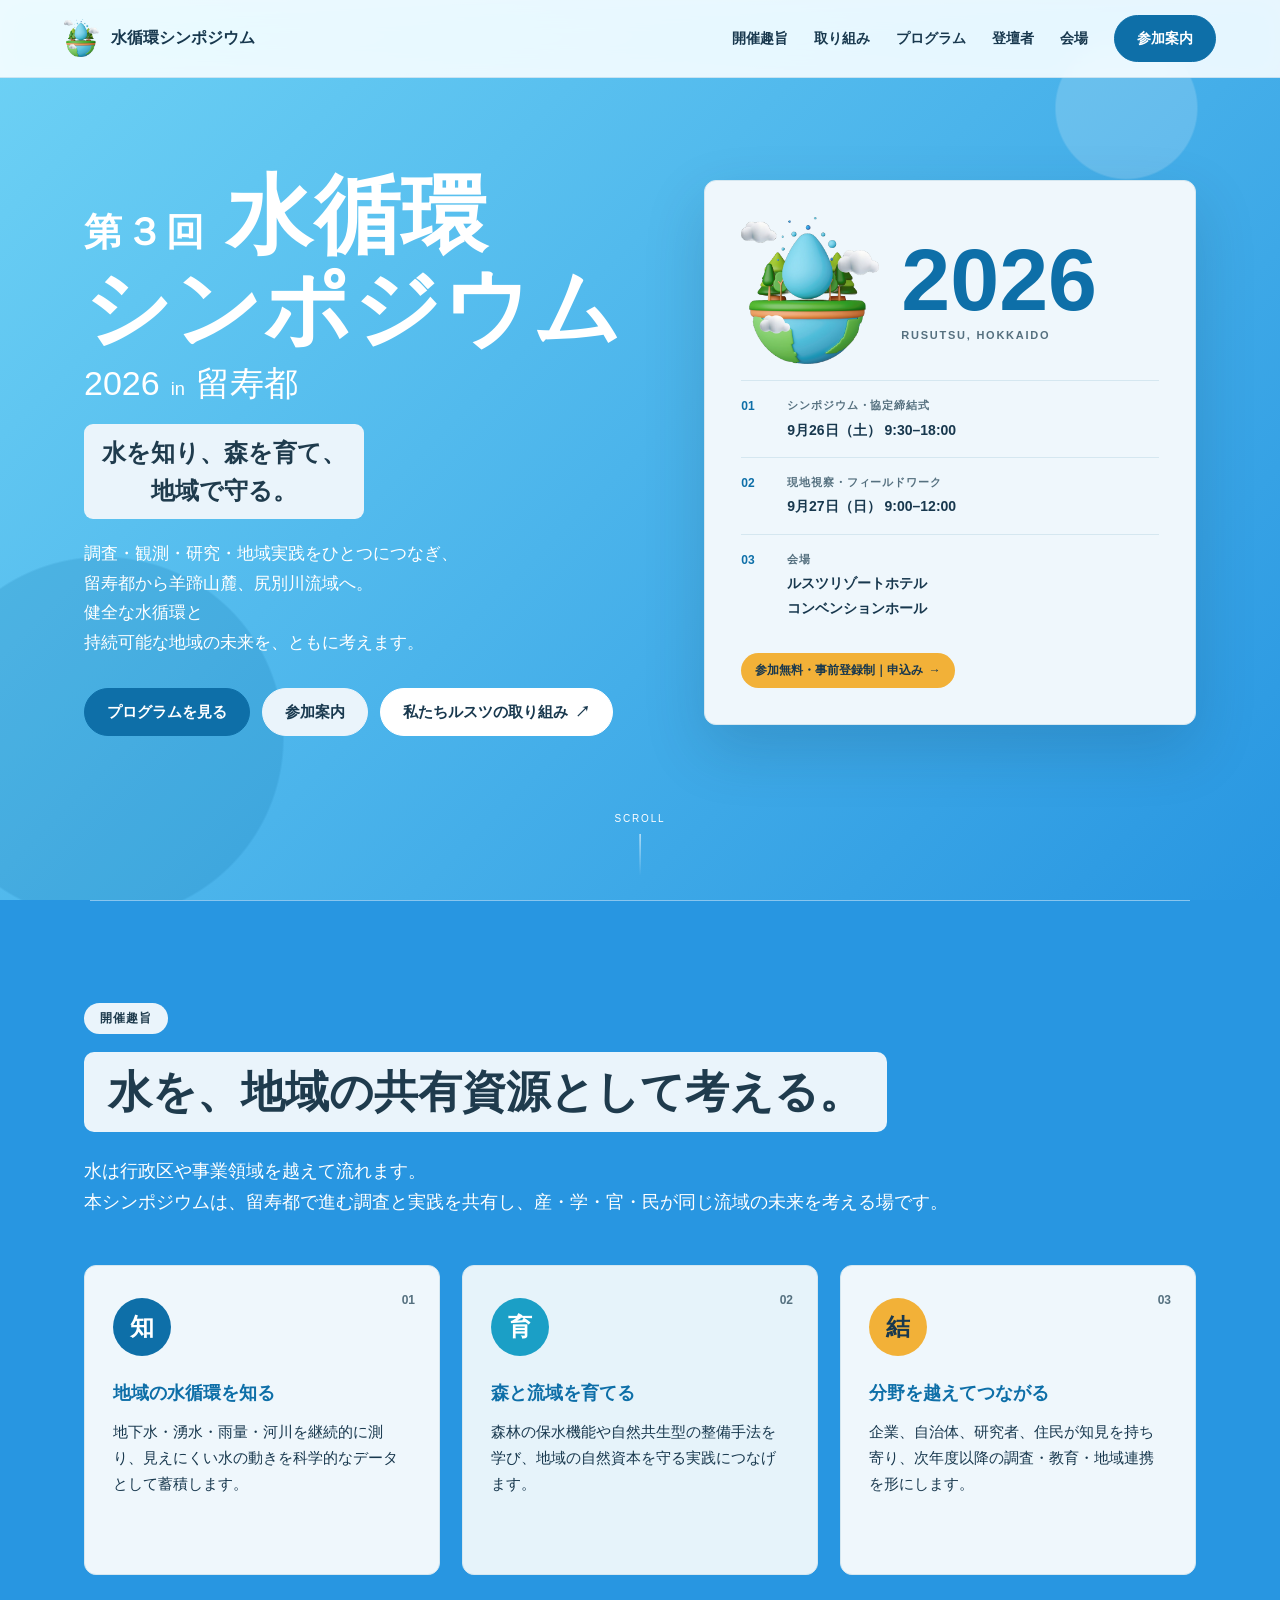
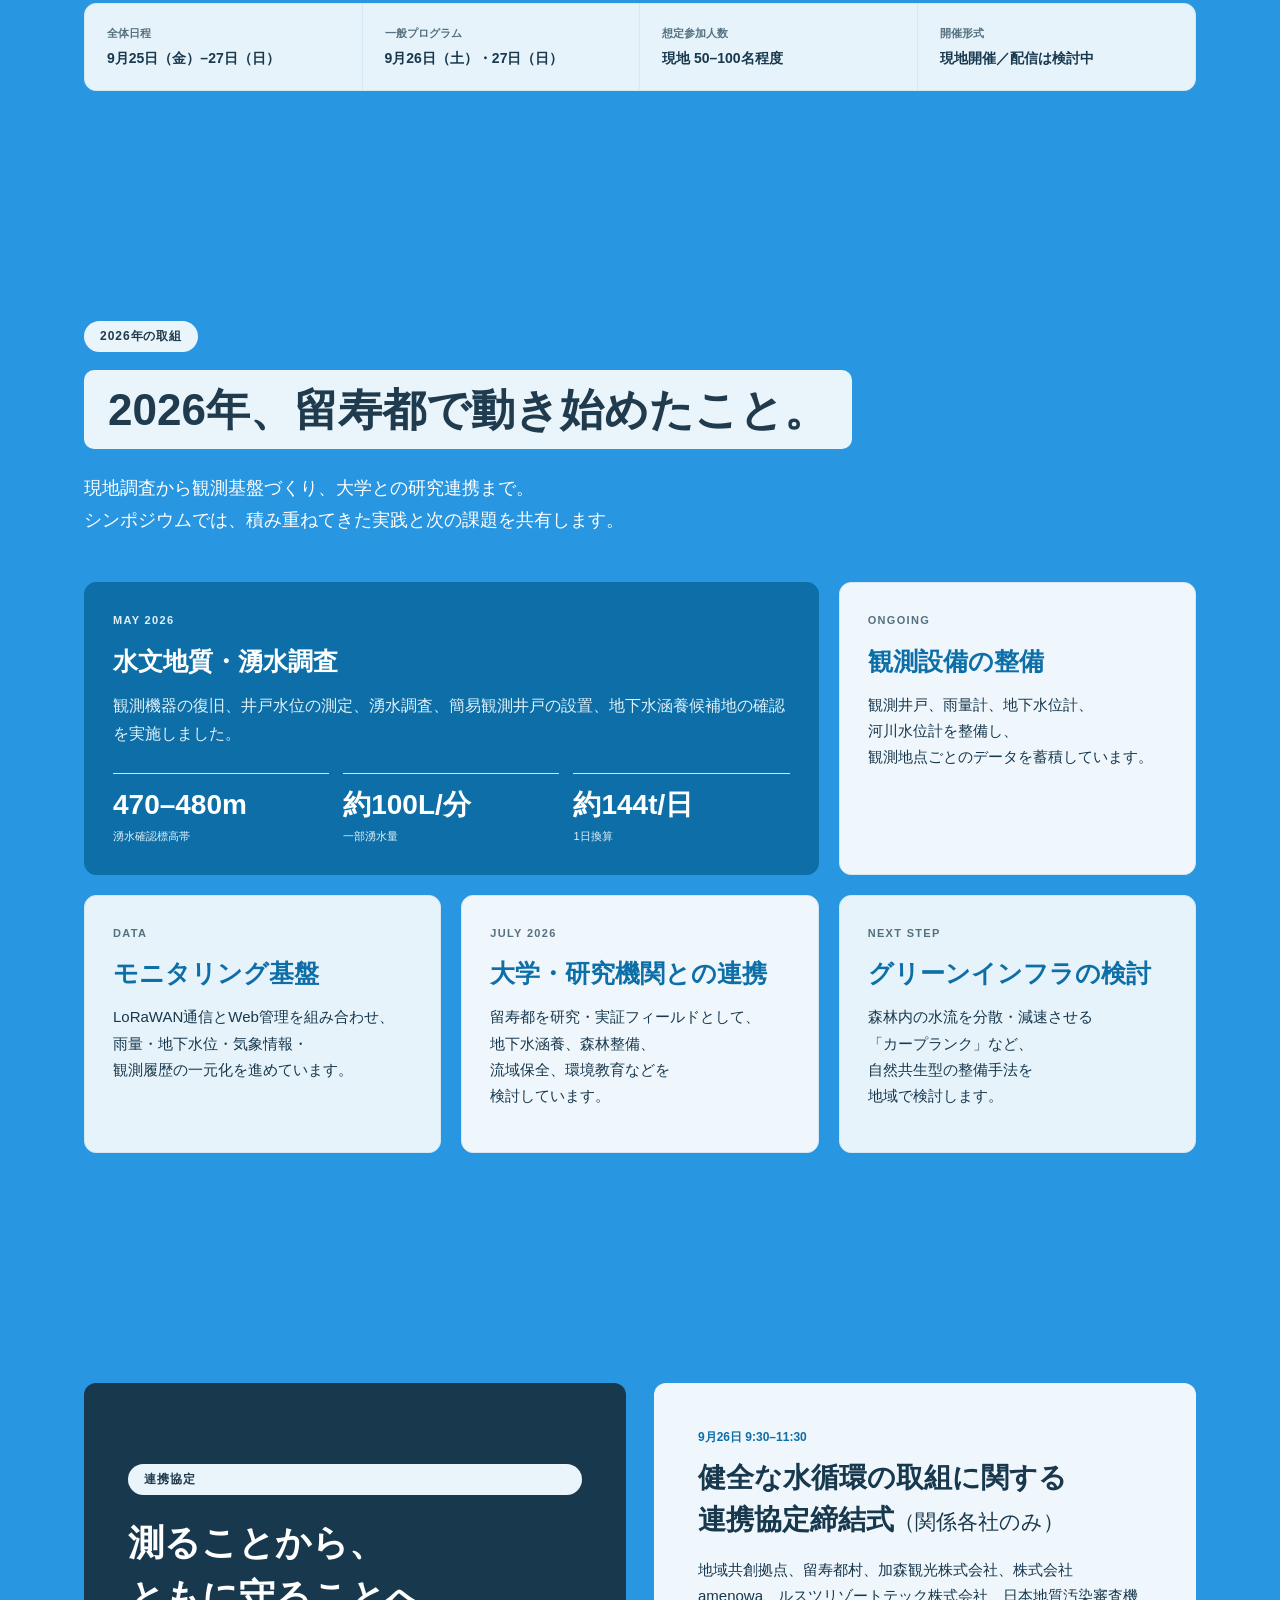
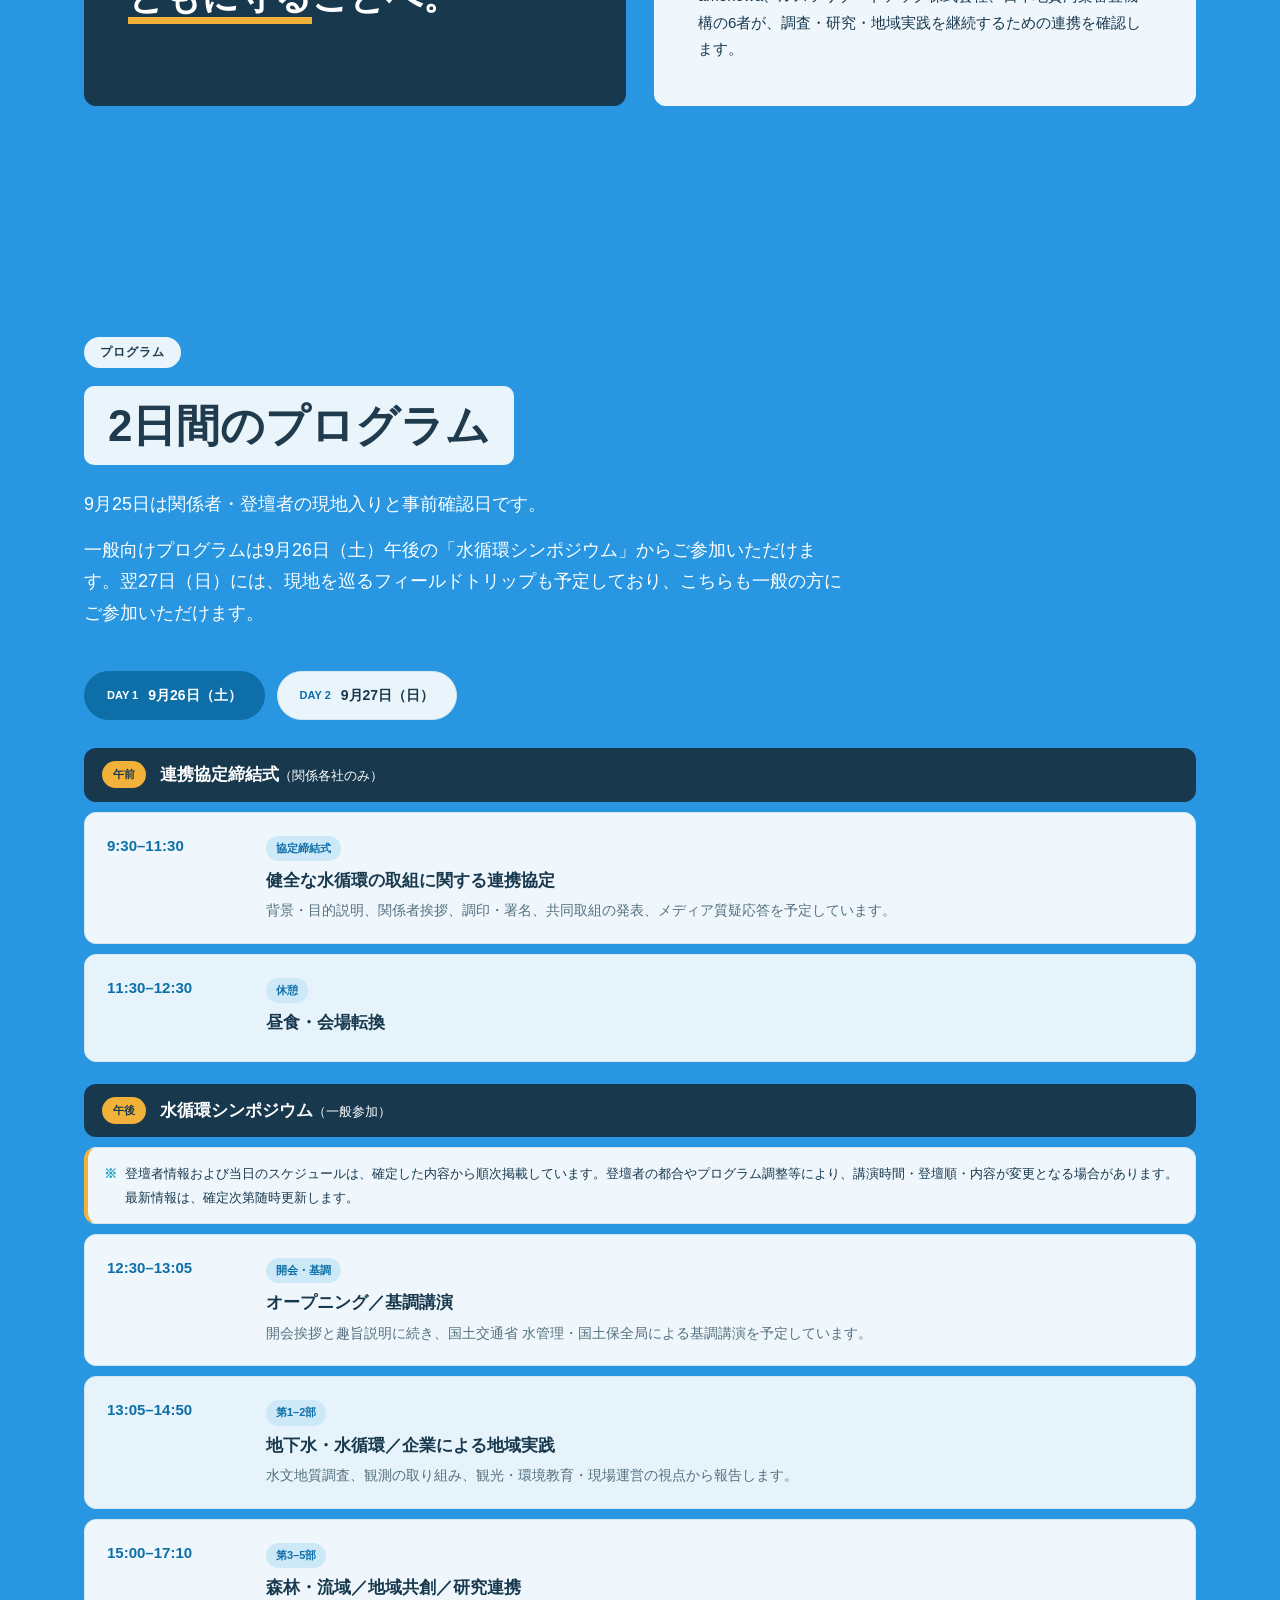
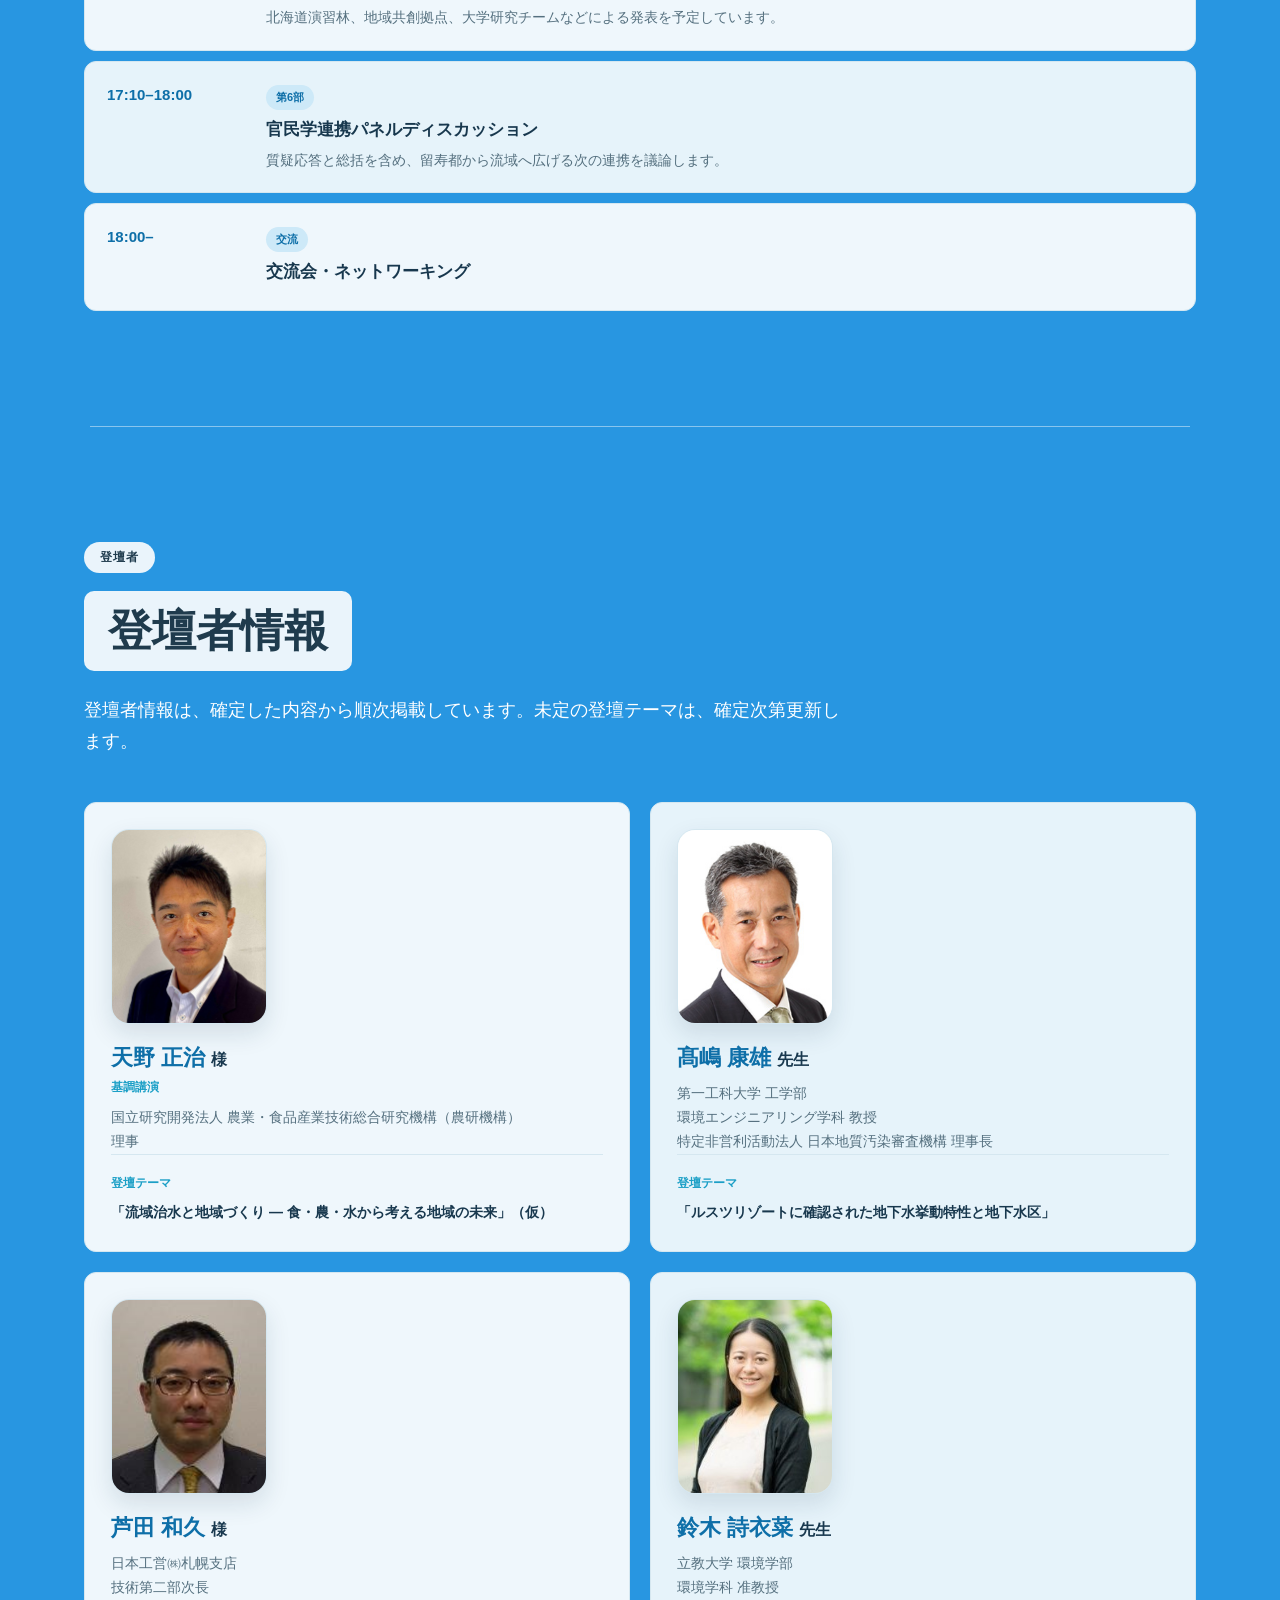
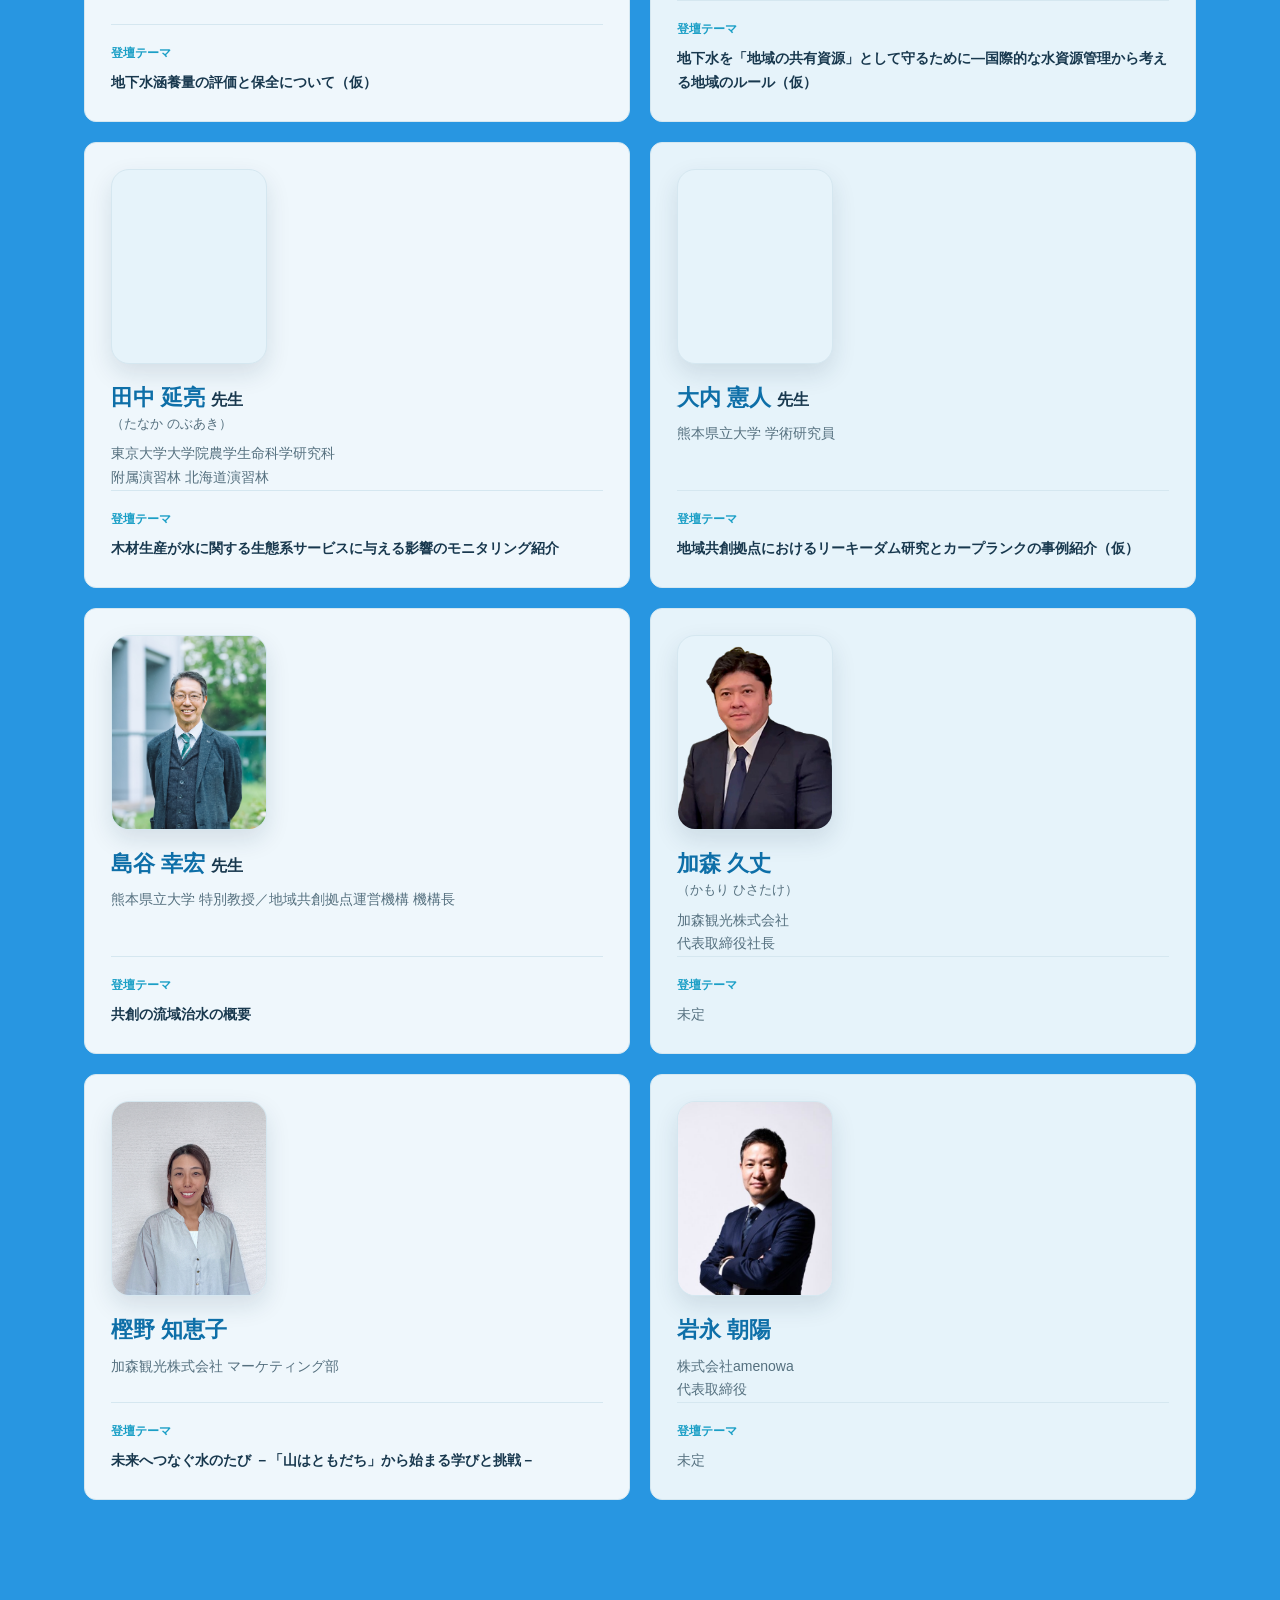
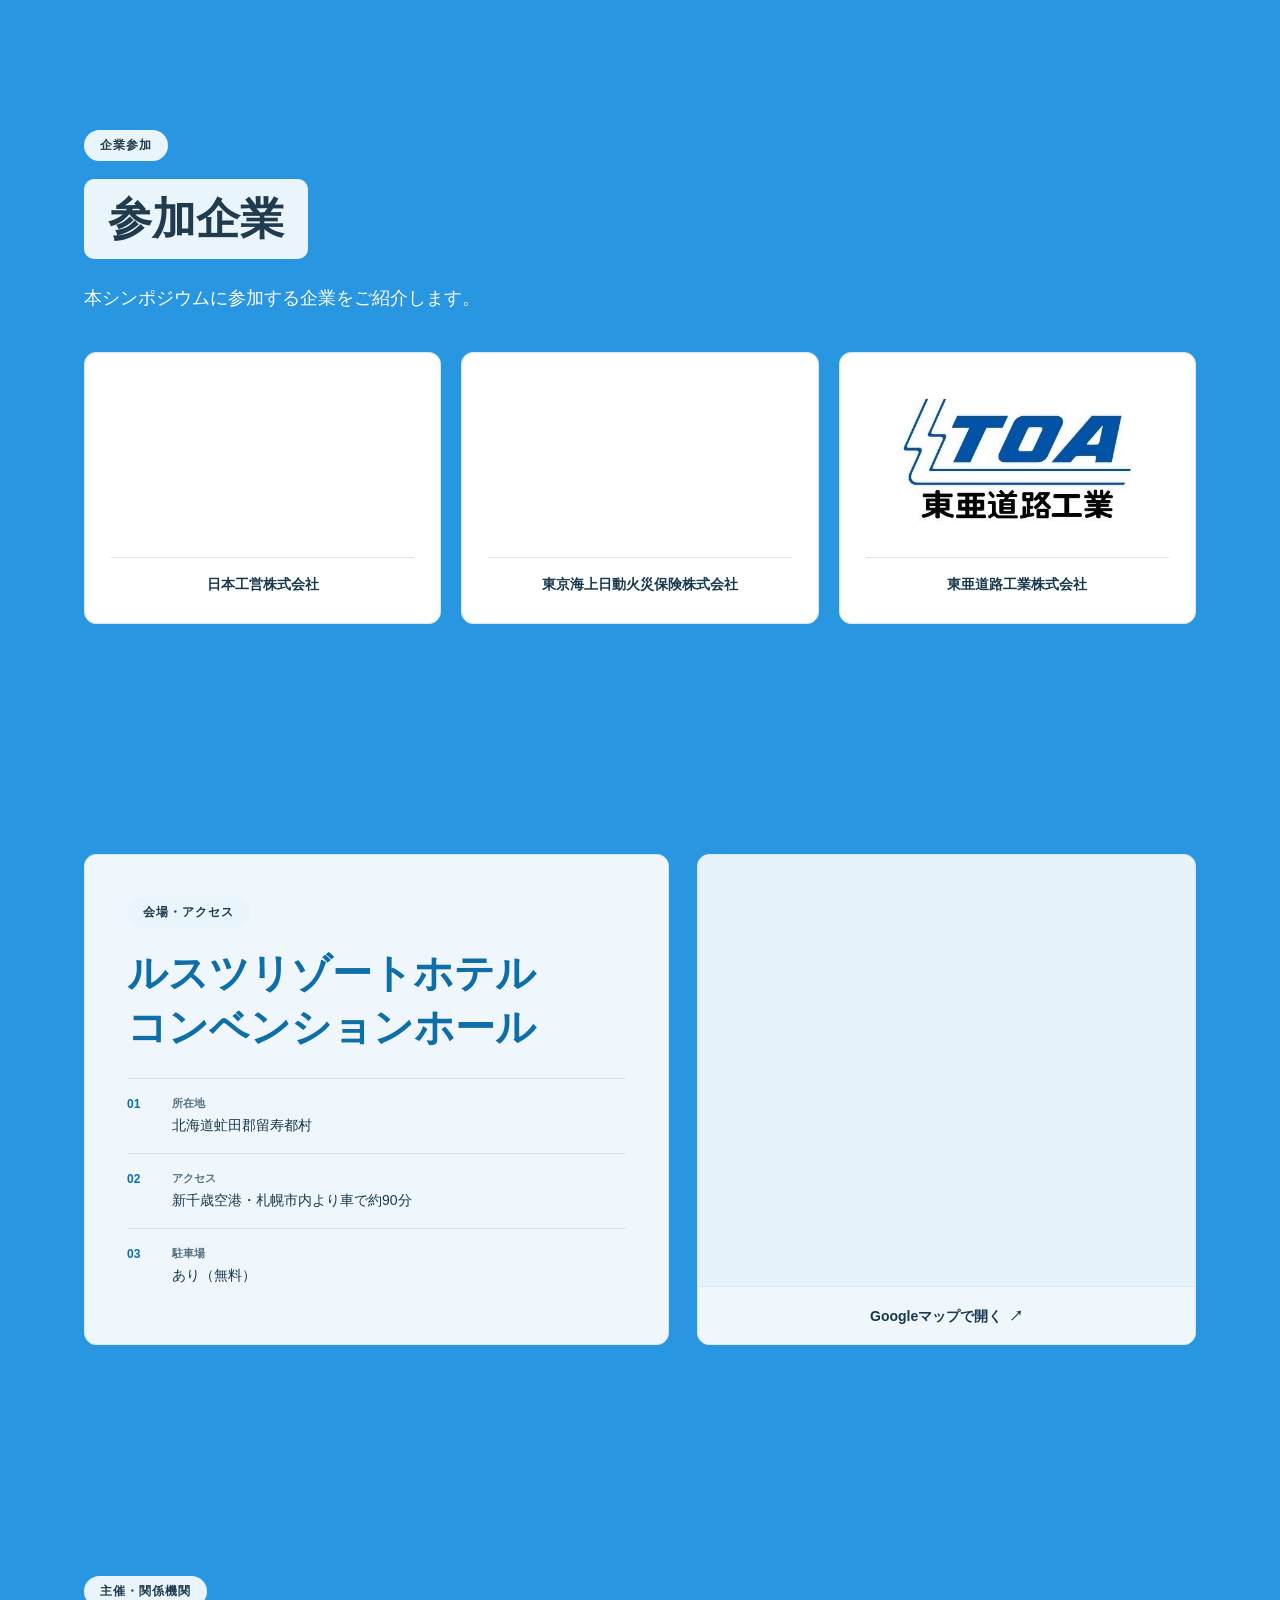
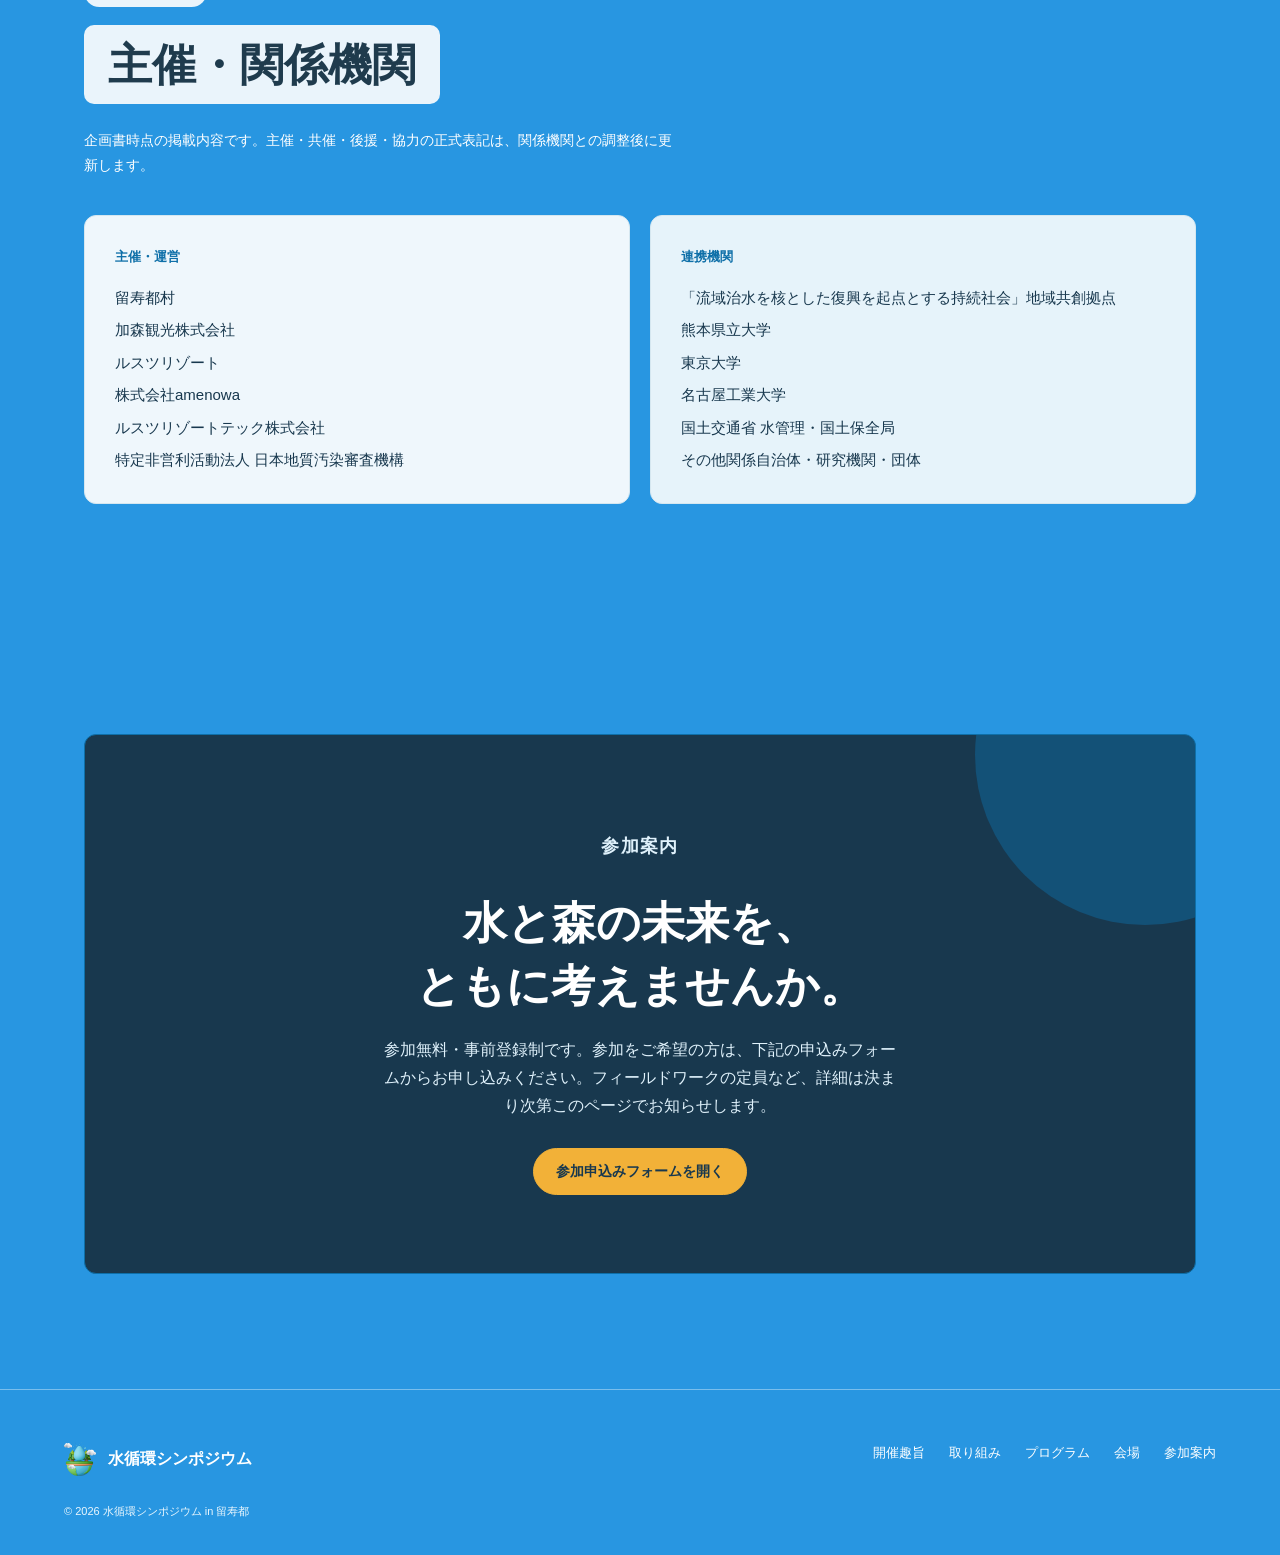
==== index.html @ 36f4fddf "Add Iwanaga speaker profile" ====
<!DOCTYPE html>
<html lang="ja" class="no-js">
<head>
  <meta charset="UTF-8">
  <meta name="viewport" content="width=device-width, initial-scale=1.0">
  <title>水循環シンポジウム 2026 in 留寿都</title>
  <meta name="description" content="2026年9月26日・27日に北海道・留寿都で開催する水循環シンポジウム。水・森・未来をテーマに、調査、観測、研究連携、グリーンインフラの実践を共有します。">
  <meta property="og:title" content="水循環シンポジウム 2026 in 留寿都">
  <meta property="og:description" content="水を知り、森を育て、地域で守る。留寿都から考える、水循環のこれから。">
  <meta property="og:type" content="website">
  <meta property="og:locale" content="ja_JP">
  <meta property="og:url" content="https://rusutsu-sustainable.com/symposium/">
  <meta name="twitter:card" content="summary_large_image">
  <link rel="canonical" href="https://rusutsu-sustainable.com/symposium/">
  <link rel="icon" href="img/logo.png" type="image/png">

  <!-- OGP画像は正式版の制作後に追加 -->
  <script type="application/ld+json">
  {
    "@context": "https://schema.org",
    "@type": "Event",
    "name": "水循環シンポジウム 2026 in 留寿都",
    "description": "水・森・未来をテーマに、健全な水循環と持続可能な地域のあり方を考えるシンポジウムとフィールドワーク。",
    "startDate": "2026-09-26T09:30:00+09:00",
    "endDate": "2026-09-27T12:00:00+09:00",
    "eventStatus": "https://schema.org/EventScheduled",
    "eventAttendanceMode": "https://schema.org/OfflineEventAttendanceMode",
    "location": {
      "@type": "Place",
      "name": "ルスツリゾートホテル コンベンションホール",
      "address": {
        "@type": "PostalAddress",
        "addressLocality": "留寿都村",
        "addressRegion": "北海道",
        "addressCountry": "JP"
      }
    },
    "organizer": [
      { "@type": "Organization", "name": "留寿都村" },
      { "@type": "Organization", "name": "加森観光株式会社" },
      { "@type": "Organization", "name": "株式会社amenowa" }
    ],
    "isAccessibleForFree": true
  }
  </script>

  <link rel="stylesheet" href="css/style.css?v=20260902-herotitle1">
  <script src="js/main.js?v=20260812-type2" defer></script>
</head>

<body>
  <a class="skip-link" href="#main">本文へ移動</a>
  <div class="bg" aria-hidden="true"></div>
  <div class="bg-contour" aria-hidden="true"></div>

  <header id="hdr" class="site-header">
    <a href="#top" class="brand" aria-label="水循環シンポジウム トップへ">
      <img class="logo-img" src="img/logo.png" alt="" width="933" height="1000">
      <span>水循環シンポジウム</span>
    </a>
    <nav class="nav-links" id="site-nav" aria-label="グローバルナビゲーション">
      <a href="#concept">開催趣旨</a>
      <a href="#initiatives">取り組み</a>
      <a href="#program">プログラム</a>
      <a href="#speakers">登壇者</a>
      <a href="#venue">会場</a>
      <a href="#register" class="btn">参加案内</a>
    </nav>
    <button class="burger" type="button" aria-label="メニューを開く" aria-controls="site-nav" aria-expanded="false">☰</button>
  </header>
  <div class="nav-overlay" data-nav-overlay hidden></div>

  <main id="main">
    <section class="hero" id="top" aria-labelledby="hero-title">
      <div class="wrap hero-grid">
        <div class="hero-copy">
          <h1 class="reveal" id="hero-title"><span class="hero-title-line"><span class="hero-edition">第３回</span><span class="em">水循環</span></span><br>シンポジウム</h1>
          <p class="hero-place reveal">2026 <span>in</span> 留寿都</p>
          <p class="theme reveal"><span class="theme-line">水を知り、森を育て、</span><span class="theme-line">地域で守る。</span></p>
          <p class="desc reveal"><span class="copy-line">調査・観測・研究・地域実践を<span class="nowrap">ひとつにつなぎ、</span><span class="nowrap">留寿都から</span><span class="nowrap">羊蹄山麓</span>、<span class="nowrap">尻別川流域へ。</span></span><span class="copy-line">健全な水循環と<span class="nowrap">持続可能な地域の未来を、</span><span class="nowrap">ともに考えます。</span></span></p>
          <div class="hero-cta reveal">
            <a href="#program" class="btn">プログラムを見る</a>
            <a href="#register" class="btn ghost">参加案内</a>
            <a href="https://rusutsu-sustainable.com/" class="btn hero-project-link" target="_blank" rel="noopener noreferrer" aria-label="私たちルスツの取り組みサイトを新しいタブで開く">私たちルスツの取り組み <span aria-hidden="true">↗</span></a>
          </div>
        </div>

        <aside class="meta-card reveal" aria-label="開催概要">
          <div class="meta-visual">
            <img class="hero-logo" src="img/logo.png" alt="水と森と地球を表すシンポジウムのシンボル" width="933" height="1000">
            <div class="yr">2026<small>RUSUTSU, HOKKAIDO</small></div>
          </div>
          <div class="meta-row">
            <span class="ic" aria-hidden="true">01</span>
            <div><div class="k">シンポジウム・協定締結式</div><div class="v"><time datetime="2026-09-26">9月26日（土）</time> 9:30–18:00</div></div>
          </div>
          <div class="meta-row">
            <span class="ic" aria-hidden="true">02</span>
            <div><div class="k">現地視察・フィールドワーク</div><div class="v"><time datetime="2026-09-27">9月27日（日）</time> 9:00–12:00</div></div>
          </div>
          <div class="meta-row">
            <span class="ic" aria-hidden="true">03</span>
            <div><div class="k">会場</div><div class="v">ルスツリゾートホテル<br>コンベンションホール</div></div>
          </div>
          <a class="badge-free" href="https://forms.gle/6QkMw3CzDjDu7NJs7" target="_blank" rel="noopener noreferrer" aria-label="2026年水循環シンポジウムinルスツ申込みフォームを新しいタブで開く">参加無料・事前登録制｜申込み <span aria-hidden="true">→</span></a>
        </aside>
      </div>

      <div class="scroll-cue" aria-hidden="true">
        <span>SCROLL</span>
        <span class="bar"></span>
      </div>
    </section>

    <div class="wave" aria-hidden="true"></div>

    <section class="concept" id="concept" aria-labelledby="concept-title">
      <div class="wrap">
        <p class="eyebrow reveal">開催趣旨</p>
        <h2 class="sec-title reveal" id="concept-title">水を、地域の共有資源として考える。</h2>
        <p class="lead reveal"><span class="lead-line">水は行政区や事業領域を越えて流れます。</span><span class="lead-line"><span class="nowrap">本シンポジウムは、</span><span class="nowrap">留寿都で進む調査と実践</span>を共有し、<span class="nowrap">産・学・官・民</span>が<span class="nowrap">同じ流域の未来</span>を考える場です。</span></p>

        <div class="pillars">
          <article class="pillar w-water reveal">
            <span class="num">01</span>
            <div class="glyph">知</div>
            <h3>地域の水循環を知る</h3>
            <p>地下水・湧水・雨量・河川を継続的に測り、見えにくい水の動きを科学的なデータとして蓄積します。</p>
          </article>
          <article class="pillar w-forest reveal">
            <span class="num">02</span>
            <div class="glyph">育</div>
            <h3>森と流域を育てる</h3>
            <p>森林の保水機能や自然共生型の整備手法を学び、地域の自然資本を守る実践につなげます。</p>
          </article>
          <article class="pillar w-future reveal">
            <span class="num">03</span>
            <div class="glyph">結</div>
            <h3>分野を越えてつながる</h3>
            <p>企業、自治体、研究者、住民が知見を持ち寄り、次年度以降の調査・教育・地域連携を形にします。</p>
          </article>
        </div>

        <dl class="overview-strip reveal" aria-label="開催概要">
          <div><dt>全体日程</dt><dd>9月25日（金）–27日（日）</dd></div>
          <div><dt>一般プログラム</dt><dd>9月26日（土）・27日（日）</dd></div>
          <div><dt>想定参加人数</dt><dd>現地 50–100名程度</dd></div>
          <div><dt>開催形式</dt><dd>現地開催／配信は検討中</dd></div>
        </dl>
      </div>
    </section>

    <section class="initiatives" id="initiatives" aria-labelledby="initiatives-title">
      <div class="wrap">
        <p class="eyebrow reveal">2026年の取組</p>
        <h2 class="sec-title reveal" id="initiatives-title"><span class="sp-line">2026年、留寿都で</span><span class="sp-line">動き始めたこと。</span></h2>
        <p class="lead reveal"><span class="lead-line"><span class="nowrap">現地調査から観測基盤づくり、</span><span class="nowrap">大学との研究連携まで。</span></span><span class="lead-line">シンポジウムでは、<span class="nowrap">積み重ねてきた実践と</span><span class="nowrap">次の課題</span>を共有します。</span></p>

        <div class="initiative-grid">
          <article class="initiative-card feature reveal">
            <p class="initiative-meta">MAY 2026</p>
            <h3>水文地質・湧水調査</h3>
            <p>観測機器の復旧、井戸水位の測定、湧水調査、簡易観測井戸の設置、地下水涵養候補地の確認を実施しました。</p>
            <dl class="impact-stats">
              <div><dt>470–480m</dt><dd>湧水確認標高帯</dd></div>
              <div><dt>約100L/分</dt><dd>一部湧水量</dd></div>
              <div><dt>約144t/日</dt><dd>1日換算</dd></div>
            </dl>
          </article>
          <article class="initiative-card reveal">
            <p class="initiative-meta">ONGOING</p>
            <h3>観測設備の整備</h3>
            <p><span class="phrase">観測井戸、雨量計、地下水位計、</span><span class="phrase">河川水位計を整備し、</span><span class="phrase">観測地点ごとのデータを</span><span class="phrase">蓄積しています。</span></p>
          </article>
          <article class="initiative-card reveal">
            <p class="initiative-meta">DATA</p>
            <h3>モニタリング基盤</h3>
            <p><span class="phrase">LoRaWAN通信とWeb管理を</span><span class="phrase">組み合わせ、</span><span class="phrase">雨量・地下水位・気象情報・</span><span class="phrase">観測履歴の一元化を</span><span class="phrase">進めています。</span></p>
          </article>
          <article class="initiative-card reveal">
            <p class="initiative-meta">JULY 2026</p>
            <h3>大学・研究機関との連携</h3>
            <p><span class="phrase">留寿都を研究・実証</span><span class="phrase">フィールドとして、</span><span class="phrase">地下水涵養、森林整備、</span><span class="phrase">流域保全、環境教育などを</span><span class="phrase">検討しています。</span></p>
          </article>
          <article class="initiative-card reveal">
            <p class="initiative-meta">NEXT STEP</p>
            <h3>グリーンインフラの検討</h3>
            <p><span class="phrase">森林内の水流を分散・減速させる</span><span class="phrase">「カープランク」など、</span><span class="phrase">自然共生型の整備手法を</span><span class="phrase">地域で検討します。</span></p>
          </article>
        </div>
      </div>
    </section>

    <section class="message" id="message" aria-labelledby="message-title">
      <div class="wrap">
        <div class="reveal">
          <p class="eyebrow">連携協定</p>
          <h2 class="quote" id="message-title"><span class="quote-line">測ることから、</span><span class="quote-line"><span class="hl">ともに守る</span>ことへ。</span></h2>
        </div>
        <div class="body reveal">
          <p class="message-label">9月26日 9:30–11:30</p>
          <h3>健全な水循環の取組に関する<br><span class="nowrap">連携協定締結式</span><small class="audience-note">（関係各社のみ）</small></h3>
          <p>地域共創拠点、留寿都村、加森観光株式会社、株式会社amenowa、ルスツリゾートテック株式会社、日本地質汚染審査機構の6者が、調査・研究・地域実践を継続するための連携を確認します。</p>
        </div>
      </div>
    </section>

    <section class="program" id="program" aria-labelledby="program-title">
      <div class="wrap">
        <p class="eyebrow reveal">プログラム</p>
        <h2 class="sec-title reveal" id="program-title">2日間のプログラム</h2>
        <p class="lead reveal">9月25日は関係者・登壇者の現地入りと事前確認日です。</p>
        <p class="lead reveal">一般向けプログラムは9月26日（土）午後の「水循環シンポジウム」からご参加いただけます。翌27日（日）には、現地を巡るフィールドトリップも予定しており、こちらも一般の方にご参加いただけます。</p>

        <div class="day-tabs reveal" role="tablist" aria-label="プログラム日程">
          <button class="day-tab active" id="program-tab-day1" type="button" role="tab" aria-selected="true" aria-controls="program-panel-day1" data-day="1"><span class="d">DAY 1</span>9月26日（土）</button>
          <button class="day-tab" id="program-tab-day2" type="button" role="tab" aria-selected="false" aria-controls="program-panel-day2" data-day="2" tabindex="-1"><span class="d">DAY 2</span>9月27日（日）</button>
        </div>

        <div class="timeline active" id="program-panel-day1" role="tabpanel" aria-labelledby="program-tab-day1" data-day="1">
          <div class="timeline-heading"><span>午前</span><h3>連携協定締結式<small class="audience-note">（関係各社のみ）</small></h3></div>
          <article class="tl-item reveal"><div class="tl-time">9:30–11:30</div><div class="tl-body"><span class="tl-tag">協定締結式</span><h3>健全な水循環の取組に関する連携協定</h3><p>背景・目的説明、関係者挨拶、調印・署名、共同取組の発表、メディア質疑応答を予定しています。</p></div></article>
          <article class="tl-item reveal"><div class="tl-time">11:30–12:30</div><div class="tl-body"><span class="tl-tag">休憩</span><h3>昼食・会場転換</h3></div></article>

          <div class="timeline-heading"><span>午後</span><h3>水循環シンポジウム<small class="audience-note">（一般参加）</small></h3></div>
          <p class="program-note reveal" role="note"><span aria-hidden="true">※</span>登壇者情報および当日のスケジュールは、確定した内容から順次掲載しています。登壇者の都合やプログラム調整等により、講演時間・登壇順・内容が変更となる場合があります。最新情報は、確定次第随時更新します。</p>
          <article class="tl-item reveal"><div class="tl-time">12:30–13:05</div><div class="tl-body"><span class="tl-tag">開会・基調</span><h3>オープニング／基調講演</h3><p>開会挨拶と趣旨説明に続き、国土交通省 水管理・国土保全局による基調講演を予定しています。</p></div></article>
          <article class="tl-item reveal"><div class="tl-time">13:05–14:50</div><div class="tl-body"><span class="tl-tag">第1–2部</span><h3>地下水・水循環／企業による地域実践</h3><p>水文地質調査、観測の取り組み、観光・環境教育・現場運営の視点から報告します。</p></div></article>
          <article class="tl-item reveal"><div class="tl-time">15:00–17:10</div><div class="tl-body"><span class="tl-tag">第3–5部</span><h3>森林・流域／地域共創／研究連携</h3><p>北海道演習林、地域共創拠点、大学研究チームなどによる発表を予定しています。</p></div></article>
          <article class="tl-item reveal"><div class="tl-time">17:10–18:00</div><div class="tl-body"><span class="tl-tag">第6部</span><h3>官民学連携パネルディスカッション</h3><p>質疑応答と総括を含め、留寿都から流域へ広げる次の連携を議論します。</p></div></article>
          <article class="tl-item reveal"><div class="tl-time">18:00–</div><div class="tl-body"><span class="tl-tag">交流</span><h3>交流会・ネットワーキング</h3></div></article>
        </div>

        <div class="timeline" id="program-panel-day2" role="tabpanel" aria-labelledby="program-tab-day2" data-day="2">
          <div class="timeline-heading"><span>現地</span><h3>視察・フィールドワーク</h3></div>
          <article class="tl-item reveal"><div class="tl-time">9:00</div><div class="tl-body"><span class="tl-tag">集合</span><h3>集合・全体説明</h3><p>安全確認と当日の見学ポイントを共有します。</p></div></article>
          <article class="tl-item reveal"><div class="tl-time">9:20</div><div class="tl-body"><span class="tl-tag">水文地質</span><h3>湧水地点・観測井戸</h3><p>現地の地形と地下水の動きを確認します。</p></div></article>
          <article class="tl-item reveal"><div class="tl-time">10:30</div><div class="tl-body"><span class="tl-tag">観測</span><h3>モニタリング設備</h3><p>雨量・水位などの観測機器とデータ基盤を見学します。</p></div></article>
          <article class="tl-item reveal"><div class="tl-time">11:30</div><div class="tl-body"><span class="tl-tag">森林</span><h3>カープランク・森林涵養候補地</h3><p>自然共生型の水流管理と今後の実証候補地を確認します。</p></div></article>
          <article class="tl-item reveal"><div class="tl-time">12:00</div><div class="tl-body"><span class="tl-tag">終了</span><h3>解散</h3></div></article>
        </div>
      </div>
    </section>

    <div class="wave reverse" aria-hidden="true"></div>

    <section class="speakers" id="speakers" aria-labelledby="speakers-title">
      <div class="wrap">
        <p class="eyebrow reveal">登壇者</p>
        <h2 class="sec-title reveal" id="speakers-title">登壇者情報</h2>
        <p class="lead reveal">登壇者情報は、確定した内容から順次掲載しています。未定の登壇テーマは、確定次第更新します。</p>

        <!-- 登壇者更新範囲：確定した登壇者カードを順次追加する -->
        <div class="speakers-grid" data-update="speakers">
          <article class="spk reveal">
            <img class="speaker-photo" src="img/amano.jpg" alt="天野 正治 様のプロフィール写真" width="1243" height="2048" loading="lazy" decoding="async">
            <h3>天野 正治<span class="honorific">様</span></h3>
            <p class="speaker-kind">基調講演</p>
            <div class="org">
              <span>国立研究開発法人 農業・食品産業技術総合研究機構（農研機構）</span>
              <span>理事</span>
            </div>
            <div class="speaker-topic">
              <p class="speaker-topic-label">登壇テーマ</p>
              <p>「流域治水と地域づくり ― 食・農・水から考える地域の未来」（仮）</p>
            </div>
          </article>

          <article class="spk reveal">
            <img class="speaker-photo" src="img/takahashi.jpg" alt="髙嶋 康雄 先生のプロフィール写真" width="225" height="300" loading="lazy" decoding="async">
            <h3>髙嶋 康雄<span class="honorific">先生</span></h3>
            <div class="org">
              <span>第一工科大学 工学部</span>
              <span>環境エンジニアリング学科 教授</span>
              <span>特定非営利活動法人 日本地質汚染審査機構 理事長</span>
            </div>
            <div class="speaker-topic">
              <p class="speaker-topic-label">登壇テーマ</p>
              <p>「ルスツリゾートに確認された地下水挙動特性と地下水区」</p>
            </div>
          </article>

          <article class="spk reveal">
            <img class="speaker-photo" src="img/ashida.jpg" alt="芦田 和久 様のプロフィール写真" width="153" height="194" loading="lazy" decoding="async">
            <h3>芦田 和久<span class="honorific">様</span></h3>
            <div class="org">
              <span>日本工営㈱札幌支店</span>
              <span>技術第二部次長</span>
            </div>
            <div class="speaker-topic">
              <p class="speaker-topic-label">登壇テーマ</p>
              <p>地下水涵養量の評価と保全について（仮）</p>
            </div>
          </article>

          <article class="spk reveal">
            <img class="speaker-photo" src="img/suzuki.jpg" alt="鈴木 詩衣菜 先生のプロフィール写真" width="190" height="254" loading="lazy" decoding="async">
            <h3>鈴木 詩衣菜<span class="honorific">先生</span></h3>
            <div class="org">
              <span>立教大学 環境学部</span>
              <span>環境学科 准教授</span>
            </div>
            <div class="speaker-topic">
              <p class="speaker-topic-label">登壇テーマ</p>
              <p>地下水を「地域の共有資源」として守るために―国際的な水資源管理から考える地域のルール（仮）</p>
            </div>
          </article>

          <article class="spk reveal">
            <img class="speaker-photo" src="img/tanakan.png" alt="田中 延亮 先生のプロフィール写真" width="1080" height="1080" loading="lazy" decoding="async">
            <h3>田中 延亮<span class="honorific">先生</span><span class="speaker-reading">（たなか のぶあき）</span></h3>
            <div class="org">
              <span>東京大学大学院農学生命科学研究科</span>
              <span>附属演習林 北海道演習林</span>
            </div>
            <div class="speaker-topic">
              <p class="speaker-topic-label">登壇テーマ</p>
              <p>木材生産が水に関する生態系サービスに与える影響のモニタリング紹介</p>
            </div>
          </article>

          <article class="spk reveal">
            <img class="speaker-photo" src="img/ouchi.jpg" alt="大内 憲人 先生のプロフィール写真" width="1866" height="2160" loading="lazy" decoding="async">
            <h3>大内 憲人<span class="honorific">先生</span></h3>
            <div class="org">
              <span>熊本県立大学 学術研究員</span>
            </div>
            <div class="speaker-topic">
              <p class="speaker-topic-label">登壇テーマ</p>
              <p>地域共創拠点におけるリーキーダム研究とカープランクの事例紹介（仮）</p>
            </div>
          </article>

          <article class="spk reveal">
            <img class="speaker-photo" src="img/shimatani.jpg?v=20260831-portrait2" alt="島谷 幸宏 先生のプロフィール写真" width="1609" height="1868" loading="lazy" decoding="async">
            <h3>島谷 幸宏<span class="honorific">先生</span></h3>
            <div class="org">
              <span>熊本県立大学 特別教授／地域共創拠点運営機構 機構長</span>
            </div>
            <div class="speaker-topic">
              <p class="speaker-topic-label">登壇テーマ</p>
              <p>共創の流域治水の概要</p>
            </div>
          </article>

          <article class="spk reveal">
            <img class="speaker-photo" src="img/kamori.png" alt="加森 久丈のプロフィール写真" width="225" height="300" loading="lazy" decoding="async">
            <h3>加森 久丈<span class="speaker-reading">（かもり ひさたけ）</span></h3>
            <div class="org">
              <span>加森観光株式会社</span>
              <span>代表取締役社長</span>
            </div>
            <div class="speaker-topic">
              <p class="speaker-topic-label">登壇テーマ</p>
              <p class="is-pending">未定</p>
            </div>
          </article>

          <article class="spk reveal">
            <img class="speaker-photo" src="img/kashino.jpg?v=20260826-portrait2" alt="樫野 知恵子のプロフィール写真" width="2039" height="2719" loading="lazy" decoding="async">
            <h3>樫野 知恵子</h3>
            <div class="org">
              <span>加森観光株式会社 マーケティング部</span>
            </div>
            <div class="speaker-topic">
              <p class="speaker-topic-label">登壇テーマ</p>
              <p>未来へつなぐ水のたび －「山はともだち」から始まる学びと挑戦－</p>
            </div>
          </article>

          <article class="spk reveal">
            <img class="speaker-photo" src="img/iwanaga.jpg" alt="岩永 朝陽のプロフィール写真" width="520" height="520" loading="lazy" decoding="async">
            <h3>岩永 朝陽</h3>
            <div class="org">
              <span>株式会社amenowa</span>
              <span>代表取締役</span>
            </div>
            <div class="speaker-topic">
              <p class="speaker-topic-label">登壇テーマ</p>
              <p class="is-pending">未定</p>
            </div>
          </article>
        </div>
      </div>
    </section>

    <section class="companies" id="companies" aria-labelledby="companies-title">
      <div class="wrap">
        <p class="eyebrow reveal">企業参加</p>
        <h2 class="sec-title reveal" id="companies-title">参加企業</h2>
        <p class="lead reveal">本シンポジウムに参加する企業をご紹介します。</p>

        <div class="company-logos" role="list">
          <figure class="company-card reveal" role="listitem">
            <div class="company-logo-frame">
              <img class="company-logo company-logo--nippon-koei" src="img/company-nippon-koei.png" alt="ID&amp;E・日本工営のロゴ" width="1458" height="298" loading="lazy" decoding="async">
            </div>
            <figcaption>日本工営株式会社</figcaption>
          </figure>

          <figure class="company-card reveal" role="listitem">
            <div class="company-logo-frame">
              <img class="company-logo" src="img/company-tokio-marine.jpg" alt="東京海上日動のロゴ" width="1129" height="705" loading="lazy" decoding="async">
            </div>
            <figcaption>東京海上日動火災保険株式会社</figcaption>
          </figure>

          <figure class="company-card reveal" role="listitem">
            <div class="company-logo-frame">
              <img class="company-logo" src="img/company-toa-road.jpg" alt="TOA・東亜道路工業株式会社のロゴ" width="414" height="237" loading="lazy" decoding="async">
            </div>
            <figcaption>東亜道路工業株式会社</figcaption>
          </figure>
        </div>
      </div>
    </section>

    <section class="venue" id="venue" aria-labelledby="venue-title">
      <div class="wrap">
        <div class="reveal">
          <p class="eyebrow">会場・アクセス</p>
          <h2 class="sec-title" id="venue-title">ルスツリゾートホテル<br>コンベンションホール</h2>
          <div class="info-row"><span class="ic" aria-hidden="true">01</span><div><div class="k">所在地</div><div class="v">北海道虻田郡留寿都村</div></div></div>
          <div class="info-row"><span class="ic" aria-hidden="true">02</span><div><div class="k">アクセス</div><div class="v">新千歳空港・札幌市内より車で約90分</div></div></div>
          <div class="info-row"><span class="ic" aria-hidden="true">03</span><div><div class="k">駐車場</div><div class="v">あり（無料）</div></div></div>
        </div>
        <div class="map reveal" data-update="venue-map">
          <iframe src="https://www.google.com/maps?q=%E3%83%AB%E3%82%B9%E3%83%84%E3%83%AA%E3%82%BE%E3%83%BC%E3%83%88%E3%83%9B%E3%83%86%E3%83%AB&amp;z=17&amp;output=embed" title="ルスツリゾートホテル周辺のGoogleマップ" loading="lazy" referrerpolicy="no-referrer-when-downgrade" allowfullscreen></iframe>
          <a class="map-link" href="https://www.google.com/maps/search/%E3%83%AB%E3%82%B9%E3%83%84%E3%83%AA%E3%82%BE%E3%83%BC%E3%83%88%E3%83%9B%E3%83%86%E3%83%AB/@42.7522054,140.8998048,17z/data=!3m1!4b1?entry=ttu&amp;g_ep=EgoyMDI2MDgxOS4wIKXMDSoASAFQAw%3D%3D" target="_blank" rel="noopener noreferrer">Googleマップで開く <span aria-hidden="true">↗</span></a>
        </div>
      </div>
    </section>

    <section class="orgs" id="orgs" aria-labelledby="orgs-title">
      <div class="wrap">
        <p class="eyebrow reveal">主催・関係機関</p>
        <h2 class="sec-title reveal" id="orgs-title">主催・関係機関</h2>
        <p class="org-note reveal">企画書時点の掲載内容です。主催・共催・後援・協力の正式表記は、関係機関との調整後に更新します。</p>
        <div class="org-group">
          <div class="org-block reveal">
            <div class="role">主催・運営</div>
            <div class="name">留寿都村</div>
            <div class="name">加森観光株式会社</div>
            <div class="name">ルスツリゾート</div>
            <div class="name">株式会社amenowa</div>
            <div class="name">ルスツリゾートテック株式会社</div>
            <div class="name">特定非営利活動法人 日本地質汚染審査機構</div>
          </div>
          <div class="org-block reveal">
            <div class="role">連携機関</div>
            <div class="name">「流域治水を核とした復興を起点とする持続社会」地域共創拠点</div>
            <div class="name">熊本県立大学</div>
            <div class="name">東京大学</div>
            <div class="name">名古屋工業大学</div>
            <div class="name">国土交通省 水管理・国土保全局</div>
            <div class="name">その他関係自治体・研究機関・団体</div>
          </div>
        </div>
      </div>
    </section>

    <section class="cta" id="register" aria-labelledby="register-title">
      <div class="wrap">
        <div class="panel reveal">
          <p class="cta-kicker">参加案内</p>
          <h2 id="register-title"><span class="cta-title-line">水と森の未来を、</span><span class="cta-title-line">ともに考えませんか。</span></h2>
          <p>参加無料・事前登録制です。参加をご希望の方は、下記の申込みフォームからお申し込みください。フィールドワークの定員など、詳細は決まり次第このページでお知らせします。</p>
          <a class="btn" href="https://forms.gle/6QkMw3CzDjDu7NJs7" target="_blank" rel="noopener noreferrer" data-update="registration" aria-label="2026年水循環シンポジウムinルスツ申込みフォームを新しいタブで開く">参加申込みフォームを開く</a>
        </div>
      </div>
    </section>
  </main>

  <footer>
    <div class="foot-grid">
      <a href="#top" class="brand" aria-label="水循環シンポジウム トップへ"><img class="logo-img" src="img/logo.png" alt="" width="933" height="1000"><span>水循環シンポジウム</span></a>
      <nav class="foot-links" aria-label="フッターナビゲーション">
        <a href="#concept">開催趣旨</a>
        <a href="#initiatives">取り組み</a>
        <a href="#program">プログラム</a>
        <a href="#venue">会場</a>
        <a href="#register">参加案内</a>
      </nav>
    </div>
    <div class="foot-grid"><div class="foot-copy">© 2026 水循環シンポジウム in 留寿都</div></div>
  </footer>
</body>
</html>
---- css/style.css ----
/* ==========================================================
   水循環シンポジウム 2026 in 留寿都
   DESIGN_SYSTEM.md 準拠
   ========================================================== */
:root{
  --ink:#18384e;
  --water:#0e6fa8;
  --forest:#1b9fc6;
  --sky:#cde9f8;
  --moss:#f2b138;
  --card:#eff7fc;
  --card-2:#e6f3fa;
  --gray:#55707f;
  --white:#ffffff;
  --chip:#eaf4fb;
  --chip-text:#1f3b4d;
  --bg-top:#6ed2f5;
  --bg-bottom:#2896e1;
  --panel-line:#d5e7f0;
  --text-on-dark:#dff1fb;
  --note-on-dark:#e9f6fd;
  --font:"Meiryo","メイリオ",sans-serif;
  --maxw:1240px;
  --gutter:clamp(20px,5vw,72px);
  --radius:12px;
}

*{
  box-sizing:border-box;
  margin:0;
  padding:0;
}

html{
  scroll-behavior:smooth;
}

body{
  min-width:320px;
  overflow-x:hidden;
  font-family:var(--font);
  line-height:1.75;
  color:var(--white);
  background:var(--bg-bottom);
  -webkit-font-smoothing:antialiased;
}

body.nav-open{
  overflow:hidden;
}

img{
  display:block;
  max-width:100%;
}

a{
  color:inherit;
  text-decoration:none;
}

button,
a{
  -webkit-tap-highlight-color:transparent;
}

button{
  font:inherit;
}

:focus-visible{
  outline:3px solid var(--moss);
  outline-offset:4px;
}

.skip-link{
  position:fixed;
  top:12px;
  left:12px;
  z-index:100;
  transform:translateY(-160%);
  padding:10px 16px;
  border-radius:999px;
  color:var(--white);
  background:var(--ink);
  font-weight:700;
  transition:transform .2s;
}

.skip-link:focus-visible{
  transform:none;
}

.bg{
  position:fixed;
  inset:0;
  z-index:-2;
  pointer-events:none;
  background:linear-gradient(135deg,var(--bg-top) 0%,var(--bg-bottom) 100%);
}

.bg-contour{
  position:fixed;
  inset:0;
  z-index:-1;
  pointer-events:none;
  opacity:.18;
  background:
    radial-gradient(circle at 88% 12%,var(--white) 0 70px,transparent 72px),
    radial-gradient(circle at 8% 82%,var(--water) 0 180px,transparent 182px);
}

.wrap{
  width:100%;
  max-width:var(--maxw);
  margin-inline:auto;
  padding-inline:var(--gutter);
}

section{
  position:relative;
  padding-block:clamp(78px,9vw,128px);
  scroll-margin-top:80px;
}

.eyebrow{
  display:inline-block;
  padding:5px 16px;
  border-radius:999px;
  color:var(--chip-text);
  background:var(--chip);
  font-size:12px;
  font-weight:700;
  letter-spacing:.08em;
}

.sec-title{
  width:fit-content;
  max-width:100%;
  margin-block:18px 24px;
  padding:10px 24px;
  border-radius:10px;
  color:var(--chip-text);
  background:var(--chip);
  font-size:clamp(26px,4vw,44px);
  font-weight:700;
  line-height:1.35;
  text-wrap:balance;
}

.lead{
  max-width:76ch;
  color:var(--white);
  font-size:clamp(15px,1.5vw,18px);
  text-wrap:pretty;
}

.lead-line{
  display:block;
  text-wrap:balance;
}

.nowrap{
  white-space:nowrap;
}

.copy-line,
.theme-line,
.cta-title-line{
  display:block;
}

.phrase{
  white-space:nowrap;
}

.sp-line{
  display:inline;
}

/* ===== ナビゲーション ===================================== */
.site-header{
  position:fixed;
  inset:0 0 auto;
  z-index:50;
  display:flex;
  align-items:center;
  justify-content:space-between;
  padding:15px var(--gutter);
  color:var(--ink);
  background:color-mix(in srgb,var(--white) 88%,transparent);
  border-bottom:1px solid color-mix(in srgb,var(--water) 15%,transparent);
  backdrop-filter:blur(14px) saturate(130%);
  -webkit-backdrop-filter:blur(14px) saturate(130%);
  transition:padding .3s,background .3s;
}

.site-header.scrolled{
  padding-block:10px;
  background:color-mix(in srgb,var(--white) 96%,transparent);
}

.brand{
  display:flex;
  align-items:center;
  gap:12px;
  font-size:16px;
  font-weight:700;
}

.brand .logo-img{
  width:auto;
  height:38px;
}

.nav-links{
  display:flex;
  align-items:center;
  gap:26px;
  font-size:14px;
  font-weight:700;
}

.nav-links a:not(.btn){
  position:relative;
  display:flex;
  align-items:center;
  min-height:44px;
  padding-block:8px;
}

.nav-links a:not(.btn)::after{
  content:"";
  position:absolute;
  right:0;
  bottom:0;
  left:0;
  height:2px;
  transform:scaleX(0);
  background:var(--water);
  transition:transform .2s;
}

.nav-links a:not(.btn):hover::after{
  transform:scaleX(1);
}

.burger{
  display:none;
  border:0;
  color:var(--ink);
  background:transparent;
  cursor:pointer;
  font-size:24px;
}

.nav-overlay{
  position:fixed;
  inset:0;
  z-index:45;
  background:color-mix(in srgb,var(--ink) 35%,transparent);
}

.nav-overlay[hidden]{
  display:none;
}

.btn{
  display:inline-flex;
  align-items:center;
  justify-content:center;
  min-height:44px;
  padding:10px 22px;
  border:1px solid var(--water);
  border-radius:999px;
  color:var(--white);
  background:var(--water);
  font-size:14px;
  font-weight:700;
  cursor:pointer;
  transition:transform .2s,background .2s,border-color .2s;
}

.btn:hover{
  transform:translateY(-2px);
  border-color:var(--ink);
  background:var(--ink);
}

.btn.ghost{
  color:var(--ink);
  border-color:var(--chip);
  background:var(--chip);
}

.btn.ghost:hover{
  color:var(--ink);
  border-color:var(--sky);
  background:var(--sky);
}

/* ===== ヒーロー =========================================== */
.hero{
  min-height:100svh;
  display:flex;
  align-items:center;
  padding-top:120px;
}

.hero-grid{
  display:grid;
  grid-template-columns:1.05fr .95fr;
  gap:clamp(36px,6vw,86px);
  align-items:center;
}

.hero-copy{
  position:relative;
  z-index:1;
}

.hero h1{
  margin-block:0 12px;
  font-size:clamp(42px,7vw,86px);
  font-weight:700;
  line-height:1.08;
  letter-spacing:.02em;
  color:var(--white);
}

.hero h1 .em{
  color:var(--white);
}

.hero-title-line{
  display:inline-flex;
  align-items:baseline;
  gap:.22em;
  white-space:nowrap;
}

.hero-edition{
  font-size:.44em;
  letter-spacing:.08em;
}

.hero-place{
  display:flex;
  align-items:baseline;
  gap:11px;
  color:var(--white);
  font-size:clamp(20px,3vw,34px);
  line-height:1;
}

.hero-place span{
  font-size:.54em;
}

.hero .theme{
  width:fit-content;
  margin-top:24px;
  padding:10px 18px;
  border-radius:9px;
  color:var(--chip-text);
  background:var(--chip);
  font-size:clamp(17px,2vw,24px);
  font-weight:700;
  line-height:1.55;
  text-align:center;
}

.hero p.desc{
  max-width:48ch;
  margin-top:20px;
  color:var(--white);
  font-size:clamp(15px,1.35vw,17px);
  text-wrap:balance;
}

.hero p.desc .copy-line{
  text-wrap:balance;
}

.hero-cta{
  display:flex;
  flex-wrap:wrap;
  gap:12px;
  margin-top:30px;
}

.hero-cta .btn{
  font-size:15px;
}

.hero-cta .hero-project-link{
  gap:7px;
  color:var(--ink);
  border-color:var(--white);
  background:var(--white);
}

.hero-cta .hero-project-link:hover{
  color:var(--white);
  border-color:var(--ink);
  background:var(--ink);
}

.meta-card{
  padding:clamp(24px,3vw,36px);
  border:1px solid var(--panel-line);
  border-radius:var(--radius);
  color:var(--ink);
  background:var(--card);
  box-shadow:0 24px 60px color-mix(in srgb,var(--ink) 18%,transparent);
}

.meta-visual{
  display:grid;
  grid-template-columns:minmax(90px,138px) 1fr;
  gap:22px;
  align-items:center;
  margin-bottom:16px;
}

.meta-card .hero-logo{
  width:100%;
  height:auto;
}

.meta-card .yr{
  color:var(--water);
  font-size:clamp(54px,7vw,88px);
  font-weight:700;
  line-height:.9;
}

.meta-card .yr small{
  display:block;
  margin-top:11px;
  color:var(--gray);
  font-size:11px;
  font-weight:700;
  letter-spacing:.16em;
}

.meta-row{
  display:flex;
  gap:14px;
  padding-block:15px;
  border-top:1px solid var(--panel-line);
}

.meta-row .ic{
  flex:none;
  width:32px;
  color:var(--water);
  font-size:12px;
  font-weight:700;
}

.meta-row .k{
  color:var(--gray);
  font-size:11px;
  font-weight:700;
  letter-spacing:.08em;
}

.meta-row .v{
  margin-top:2px;
  color:var(--ink);
  font-size:14px;
  font-weight:700;
}

.badge-free{
  display:inline-flex;
  align-items:center;
  gap:.45em;
  margin-top:18px;
  padding:7px 14px;
  border-radius:999px;
  color:var(--ink);
  background:var(--moss);
  font-size:12px;
  font-weight:700;
  white-space:nowrap;
  transition:transform .2s ease, box-shadow .2s ease, background-color .2s ease;
}

.badge-free:hover{
  transform:translateY(-2px);
  box-shadow:0 7px 18px rgba(13,52,71,.18);
}

.badge-free:active{
  transform:translateY(0);
}

.scroll-cue{
  position:absolute;
  bottom:24px;
  left:50%;
  display:flex;
  flex-direction:column;
  align-items:center;
  gap:7px;
  transform:translateX(-50%);
  color:var(--white);
  font-size:10px;
  letter-spacing:.18em;
}

.scroll-cue .bar{
  width:1px;
  height:42px;
  background:linear-gradient(var(--white),transparent);
  animation:drip 2.2s infinite;
}

@keyframes drip{
  0%{transform:scaleY(0);transform-origin:top}
  45%{transform:scaleY(1);transform-origin:top}
  55%{transform:scaleY(1);transform-origin:bottom}
  100%{transform:scaleY(0);transform-origin:bottom}
}

.wave{
  width:min(86%,1100px);
  height:1px;
  margin-inline:auto;
  background:color-mix(in srgb,var(--white) 45%,transparent);
}

.wave.reverse{
  transform:none;
}

/* ===== 開催趣旨 =========================================== */
.concept{
  padding-top:clamp(70px,8vw,110px);
}

.concept .lead{
  max-width:min(100%,1000px);
}

.pillars{
  display:grid;
  grid-template-columns:repeat(3,1fr);
  gap:22px;
  margin-top:46px;
}

.pillar{
  position:relative;
  overflow:hidden;
  min-height:310px;
  padding:32px 28px;
  border:1px solid var(--panel-line);
  border-radius:var(--radius);
  color:var(--ink);
  background:var(--card);
  transition:transform .3s;
}

.pillar:nth-child(2){
  background:var(--card-2);
}

.pillar:hover{
  transform:translateY(-5px);
}

.pillar .num{
  position:absolute;
  top:24px;
  right:24px;
  color:var(--gray);
  font-size:12px;
  font-weight:700;
}

.pillar .glyph{
  display:grid;
  place-items:center;
  width:58px;
  height:58px;
  border-radius:50%;
  color:var(--white);
  background:var(--water);
  font-size:24px;
  font-weight:700;
}

.pillar.w-forest .glyph{
  background:var(--forest);
}

.pillar.w-future .glyph{
  color:var(--ink);
  background:var(--moss);
}

.pillar h3{
  margin-block:24px 12px;
  color:var(--water);
  font-size:18px;
  line-height:1.5;
}

.pillar p{
  color:var(--ink);
  font-size:15px;
  text-wrap:pretty;
}

.overview-strip{
  display:grid;
  grid-template-columns:repeat(4,1fr);
  margin-top:28px;
  overflow:hidden;
  border:1px solid var(--panel-line);
  border-radius:var(--radius);
  color:var(--ink);
  background:var(--card-2);
}

.overview-strip > div{
  padding:20px 22px;
  border-right:1px solid var(--panel-line);
}

.overview-strip > div:last-child{
  border-right:0;
}

.overview-strip dt{
  color:var(--gray);
  font-size:11px;
  font-weight:700;
}

.overview-strip dd{
  margin-top:5px;
  color:var(--ink);
  font-size:14px;
  font-weight:700;
  line-height:1.55;
}

/* ===== 2026年の取組 ======================================= */
.initiative-grid{
  display:grid;
  grid-template-columns:repeat(3,1fr);
  gap:20px;
  margin-top:46px;
}

.initiative-card{
  min-height:258px;
  padding:28px;
  border:1px solid var(--panel-line);
  border-radius:var(--radius);
  color:var(--ink);
  background:var(--card);
  transition:transform .3s;
}

.initiative-card:nth-child(3),
.initiative-card:nth-child(5){
  background:var(--card-2);
}

.initiative-card:hover{
  transform:translateY(-5px);
}

.initiative-card.feature{
  grid-column:span 2;
  color:var(--white);
  border-color:var(--water);
  background:var(--water);
}

.initiative-meta{
  color:var(--gray);
  font-size:11px;
  font-weight:700;
  letter-spacing:.12em;
}

.initiative-card.feature .initiative-meta{
  color:var(--text-on-dark);
}

.initiative-card h3{
  margin-block:12px 13px;
  color:var(--water);
  font-size:clamp(19px,2vw,25px);
  line-height:1.45;
}

.initiative-card.feature h3{
  color:var(--white);
}

.initiative-card > p:last-child{
  color:var(--ink);
  font-size:15px;
  text-wrap:pretty;
}

.initiative-card.feature > p{
  color:var(--text-on-dark);
}

.impact-stats{
  display:grid;
  grid-template-columns:repeat(3,1fr);
  gap:14px;
  margin-top:25px;
}

.impact-stats > div{
  padding-top:14px;
  border-top:1px solid var(--sky);
}

.impact-stats dt{
  color:var(--white);
  font-size:clamp(19px,2.3vw,28px);
  font-weight:700;
  line-height:1.2;
}

.impact-stats dd{
  margin-top:5px;
  color:var(--text-on-dark);
  font-size:11px;
}

/* ===== 連携協定 =========================================== */
.message .wrap{
  display:grid;
  grid-template-columns:1fr 1fr;
  gap:28px;
  align-items:stretch;
}

.message .wrap > div{
  padding:clamp(28px,4vw,44px);
  border-radius:var(--radius);
}

.message .wrap > div:first-child{
  display:flex;
  flex-direction:column;
  justify-content:center;
  background:var(--ink);
}

.message .wrap > .body{
  color:var(--ink);
  background:var(--card);
}

.message .quote{
  margin-top:22px;
  color:var(--white);
  font-size:clamp(28px,2.8vw,36px);
  font-weight:700;
  line-height:1.5;
}

.message .quote-line{
  display:block;
  white-space:nowrap;
}

.message .quote .hl{
  border-bottom:7px solid var(--moss);
}

.message .body .message-label{
  margin-bottom:9px;
  color:var(--water);
  font-size:12px;
  font-weight:700;
}

.message .body h3{
  margin-bottom:16px;
  color:var(--ink);
  font-size:clamp(20px,2.3vw,28px);
  line-height:1.5;
  text-wrap:balance;
}

.message .body p{
  color:var(--ink);
  font-size:15px;
  text-wrap:pretty;
}

/* ===== プログラム ========================================= */
.day-tabs{
  display:flex;
  flex-wrap:wrap;
  gap:12px;
  margin-block:42px 28px;
}

.day-tab{
  display:flex;
  align-items:center;
  gap:10px;
  padding:11px 22px;
  border:1px solid var(--panel-line);
  border-radius:999px;
  color:var(--ink);
  background:var(--chip);
  font-size:14px;
  font-weight:700;
  cursor:pointer;
  transition:background .2s,color .2s;
}

.day-tab .d{
  color:var(--water);
  font-size:11px;
}

.day-tab.active{
  color:var(--white);
  border-color:var(--water);
  background:var(--water);
}

.day-tab.active .d{
  color:var(--white);
}

.timeline{
  display:block;
}

.js .timeline{
  display:none;
}

.js .timeline.active{
  display:block;
}

.no-js .timeline + .timeline{
  margin-top:32px;
}

.timeline-heading{
  display:flex;
  align-items:center;
  gap:14px;
  margin-top:22px;
  padding:12px 18px;
  border-radius:var(--radius);
  color:var(--white);
  background:var(--ink);
}

.timeline-heading span{
  padding:4px 11px;
  border-radius:999px;
  color:var(--ink);
  background:var(--moss);
  font-size:11px;
  font-weight:700;
}

.timeline-heading h3{
  font-size:17px;
}

.audience-note{
  display:inline-block;
  font-size:.76em;
  font-weight:500;
  white-space:nowrap;
}

.program .lead + .lead{
  margin-top:.8em;
}

.program-note{
  display:flex;
  gap:8px;
  margin-top:10px;
  padding:14px 16px;
  border:1px solid var(--panel-line);
  border-left:4px solid var(--moss);
  border-radius:var(--radius);
  color:var(--ink);
  background:var(--card);
  font-size:13px;
  line-height:1.8;
  text-wrap:pretty;
}

.program-note > span{
  flex:0 0 auto;
  color:var(--forest);
  font-weight:700;
}

.tl-item{
  display:grid;
  grid-template-columns:135px 1fr;
  gap:24px;
  margin-top:10px;
  padding:20px 22px;
  border:1px solid var(--panel-line);
  border-radius:var(--radius);
  color:var(--ink);
  background:var(--card);
}

.tl-item:nth-of-type(even){
  background:var(--card-2);
}

.tl-time{
  color:var(--water);
  font-size:15px;
  font-weight:700;
}

.tl-body h3{
  margin-bottom:5px;
  color:var(--ink);
  font-size:17px;
  line-height:1.5;
  text-wrap:balance;
}

.tl-body p{
  color:var(--gray);
  font-size:14px;
  text-wrap:pretty;
}

.tl-tag{
  display:inline-block;
  margin-bottom:7px;
  padding:3px 10px;
  border-radius:999px;
  color:var(--water);
  background:var(--sky);
  font-size:11px;
  font-weight:700;
}

/* ===== 登壇者 ============================================= */
.speakers-grid{
  display:grid;
  grid-template-columns:repeat(2,minmax(0,1fr));
  gap:20px;
  margin-top:44px;
}

.spk{
  display:flex;
  flex-direction:column;
  min-height:360px;
  padding:26px;
  border:1px solid var(--panel-line);
  border-radius:var(--radius);
  color:var(--ink);
  background:var(--card);
  transition:transform .3s;
}

.spk:nth-child(even){
  background:var(--card-2);
}

.spk:hover{
  transform:translateY(-5px);
}

.spk .speaker-photo{
  display:block;
  width:156px;
  max-width:100%;
  height:195px;
  margin-bottom:18px;
  border:1px solid var(--panel-line);
  border-radius:18px;
  background:var(--card-2);
  object-fit:cover;
  object-position:50% 42%;
  box-shadow:0 10px 24px rgba(13,52,71,.12);
}

.spk h3{
  color:var(--water);
  font-size:clamp(19px,1.7vw,22px);
  line-height:1.5;
}

.spk .honorific{
  margin-left:.35em;
  color:var(--ink);
  font-size:.72em;
}

.spk .speaker-kind{
  margin-top:3px;
  color:var(--forest);
  font-size:12px;
  font-weight:700;
}

.spk .org{
  margin-top:8px;
  color:var(--gray);
  font-size:14px;
  line-height:1.7;
}

.spk .org span,
.spk .speaker-reading{
  display:block;
}

.spk .speaker-reading{
  color:var(--gray);
  font-size:.62em;
  font-weight:500;
}

.speaker-topic{
  margin-top:auto;
  padding-top:18px;
  border-top:1px solid var(--panel-line);
}

.speaker-topic .speaker-topic-label{
  margin-bottom:7px;
  color:var(--forest);
  font-size:12px;
  font-weight:700;
}

.speaker-topic > p:last-child{
  color:var(--ink);
  font-size:14px;
  font-weight:700;
  line-height:1.7;
  text-wrap:pretty;
}

.speaker-topic > p.is-pending:last-child{
  color:var(--gray);
  font-weight:500;
}

/* ===== 参加企業 =========================================== */
.company-logos{
  display:grid;
  grid-template-columns:repeat(3,minmax(0,1fr));
  gap:20px;
  margin-top:38px;
}

.company-card{
  display:grid;
  grid-template-rows:minmax(160px,1fr) auto;
  min-width:0;
  min-height:240px;
  padding:26px;
  border:1px solid var(--panel-line);
  border-radius:var(--radius);
  color:var(--ink);
  background:var(--white);
}

.company-logo-frame{
  display:flex;
  align-items:center;
  justify-content:center;
  min-width:0;
  min-height:160px;
  padding:8px;
  overflow:hidden;
}

.company-logo{
  width:auto;
  max-width:100%;
  max-height:140px;
  object-fit:contain;
}

.company-logo--nippon-koei{
  clip-path:inset(6% 1%);
}

.company-card figcaption{
  margin-top:18px;
  padding-top:14px;
  border-top:1px solid var(--panel-line);
  color:var(--ink);
  font-size:14px;
  font-weight:700;
  text-align:center;
}

/* ===== 会場 =============================================== */
.venue .wrap{
  display:grid;
  grid-template-columns:1.08fr .92fr;
  gap:28px;
  align-items:stretch;
}

.venue .wrap > div{
  padding:clamp(28px,4vw,42px);
  border:1px solid var(--panel-line);
  border-radius:var(--radius);
}

.venue .wrap > div:first-child{
  color:var(--ink);
  background:var(--card);
}

.venue .sec-title{
  padding:0;
  color:var(--water);
  background:transparent;
  font-size:clamp(25px,3.5vw,40px);
}

.venue .info-row{
  display:flex;
  gap:15px;
  padding-block:15px;
  border-top:1px solid var(--panel-line);
}

.venue .info-row .ic{
  flex:none;
  width:30px;
  color:var(--water);
  font-size:12px;
  font-weight:700;
}

.venue .info-row .k{
  color:var(--gray);
  font-size:11px;
  font-weight:700;
}

.venue .info-row .v{
  color:var(--ink);
  font-size:14px;
}

.venue .wrap > .map{
  display:grid;
  grid-template-rows:minmax(340px,1fr) auto;
  min-height:410px;
  padding:0;
  background:var(--card-2);
  overflow:hidden;
}

.venue .map iframe{
  width:100%;
  height:100%;
  min-height:340px;
  border:0;
}

.venue .map-link{
  display:flex;
  align-items:center;
  justify-content:center;
  gap:7px;
  min-height:58px;
  padding:12px 18px;
  border-top:1px solid var(--panel-line);
  color:var(--ink);
  background:var(--card);
  font-size:14px;
  font-weight:700;
  transition:color .2s ease, background-color .2s ease;
}

.venue .map-link:hover{
  color:var(--white);
  background:var(--water);
}

/* ===== 主催・関係機関 ===================================== */
.org-note{
  max-width:76ch;
  color:var(--white);
  font-size:14px;
  text-wrap:pretty;
}

.org-group{
  display:grid;
  grid-template-columns:repeat(2,1fr);
  gap:20px;
  margin-top:38px;
}

.org-block{
  padding:30px;
  border:1px solid var(--panel-line);
  border-radius:var(--radius);
  color:var(--ink);
  background:var(--card);
}

.org-block:nth-child(2){
  background:var(--card-2);
}

.org-block .role{
  margin-bottom:16px;
  color:var(--water);
  font-size:13px;
  font-weight:700;
}

.org-block .name{
  color:var(--ink);
  font-size:15px;
  line-height:1.7;
  text-wrap:pretty;
}

.org-block .name + .name{
  margin-top:7px;
}

/* ===== 参加案内 =========================================== */
.cta{
  text-align:center;
}

.cta .panel{
  position:relative;
  overflow:hidden;
  padding:clamp(48px,7vw,78px);
  border:1px solid var(--water);
  border-radius:var(--radius);
  color:var(--white);
  background:var(--ink);
}

.cta .panel::before{
  content:"";
  position:absolute;
  top:-150px;
  right:-120px;
  width:340px;
  height:340px;
  border-radius:50%;
  background:var(--water);
  opacity:.45;
}

.cta-kicker,
.cta h2,
.cta p,
.cta .btn{
  position:relative;
}

.cta-kicker{
  margin-bottom:12px;
  color:var(--sky);
  font-size:clamp(16px,1.4vw,20px);
  font-weight:700;
  letter-spacing:.08em;
}

.cta h2{
  color:var(--white);
  font-size:clamp(27px,4vw,44px);
  line-height:1.45;
}

.cta-title-line{
  white-space:nowrap;
}

.cta p{
  max-width:58ch;
  margin:18px auto 28px;
  color:var(--text-on-dark);
}

.cta .btn{
  color:var(--ink);
  border-color:var(--moss);
  background:var(--moss);
}

.btn.is-disabled,
.btn.is-disabled:hover{
  cursor:not-allowed;
  transform:none;
  color:var(--ink);
  border-color:var(--moss);
  background:var(--moss);
}

/* ===== フッター =========================================== */
footer{
  padding:52px var(--gutter) 34px;
  color:var(--white);
  border-top:1px solid color-mix(in srgb,var(--white) 38%,transparent);
}

footer .brand .logo-img{
  height:34px;
}

.foot-grid{
  display:flex;
  flex-wrap:wrap;
  justify-content:space-between;
  gap:28px;
  width:100%;
  max-width:var(--maxw);
  margin-inline:auto;
}

.foot-links{
  display:flex;
  flex-wrap:wrap;
  gap:24px;
  font-size:13px;
}

.foot-copy{
  margin-top:26px;
  color:var(--note-on-dark);
  font-size:11px;
}

/* ===== 表示演出 =========================================== */
.reveal{
  opacity:0;
  transform:translateY(24px);
  transition:opacity .7s ease,transform .7s ease;
}

.reveal.in,
.no-js .reveal{
  opacity:1;
  transform:none;
}

@supports not ((backdrop-filter:blur(1px)) or (-webkit-backdrop-filter:blur(1px))){
  .site-header,
  .site-header.scrolled{
    background:var(--white);
  }
}

@media (prefers-reduced-motion:reduce){
  html{scroll-behavior:auto}
  *,*::before,*::after{
    animation-duration:.01ms !important;
    animation-iteration-count:1 !important;
    transition-duration:.01ms !important;
  }
  .reveal{opacity:1;transform:none}
}

/* ===== レスポンシブ ======================================== */
@media (max-width:920px){
  .burger{
    position:relative;
    z-index:70;
    display:grid;
    place-items:center;
    width:44px;
    height:44px;
    border-radius:50%;
  }

  .nav-links{
    position:fixed;
    top:0;
    right:0;
    bottom:auto;
    z-index:60;
    width:min(82vw,360px);
    height:100vh;
    height:100dvh;
    flex-direction:column;
    align-items:flex-start;
    gap:17px;
    padding:92px 28px 28px;
    color:var(--ink);
    background:var(--card);
    border-left:1px solid var(--panel-line);
    overflow-y:auto;
    overscroll-behavior:contain;
    transform:translateX(100%);
    transition:transform .25s ease;
  }

  body.nav-open .nav-links{
    transform:translateX(0);
  }

  .nav-links a{
    width:100%;
  }

  .hero-grid,
  .message .wrap,
  .venue .wrap{
    grid-template-columns:1fr;
  }

  .hero{
    padding-top:130px;
  }

  .pillars,
  .speakers-grid{
    grid-template-columns:1fr;
  }

  .company-logos{
    grid-template-columns:repeat(2,minmax(0,1fr));
  }

  .company-card:last-child:nth-child(odd){
    grid-column:1 / -1;
    width:calc((100% - 20px) / 2);
    justify-self:center;
  }

  .spk{
    min-height:0;
  }

  .overview-strip,
  .initiative-grid,
  .org-group{
    grid-template-columns:repeat(2,1fr);
  }

  .initiative-card.feature{
    grid-column:span 2;
  }

  .org-group{
    grid-template-columns:1fr;
  }
}

@media (max-width:600px){
  .site-header{
    padding-inline:20px;
  }

  .brand{
    gap:9px;
    font-size:14px;
  }

  .brand .logo-img{
    height:33px;
  }

  .hero{
    padding-top:112px;
  }

  .hero h1{
    font-size:clamp(40px,14vw,60px);
  }

  .hero .theme{
    padding-inline:20px;
  }

  .hero p.desc{
    font-size:16px;
    line-height:1.85;
  }

  .sp-line{
    display:block;
  }

  .initiative-card > p:last-child{
    text-wrap:balance;
  }

  .program .lead{
    text-wrap:balance;
  }

  .program .lead-line{
    display:inline;
  }

  .message .wrap > div{
    padding:28px;
  }

  .message .quote{
    font-size:clamp(22px,7.2vw,28px);
  }

  .cta .panel{
    padding:44px 24px;
  }

  .cta h2{
    font-size:clamp(23px,6.8vw,28px);
  }

  .cta p{
    text-wrap:balance;
  }

  .meta-visual{
    grid-template-columns:82px 1fr;
    gap:14px;
  }

  .meta-card .yr{
    font-size:54px;
  }

  .overview-strip,
  .initiative-grid,
  .impact-stats{
    grid-template-columns:1fr;
  }

  .company-logos{
    grid-template-columns:1fr;
  }

  .company-card:last-child:nth-child(odd){
    grid-column:auto;
    width:100%;
  }

  .overview-strip > div{
    border-right:0;
    border-bottom:1px solid var(--panel-line);
  }

  .overview-strip > div:last-child{
    border-bottom:0;
  }

  .initiative-card.feature{
    grid-column:auto;
  }

  .day-tabs{
    flex-direction:column;
  }

  .day-tab{
    width:100%;
  }

  .timeline-heading{
    align-items:flex-start;
    flex-direction:column;
  }

  .tl-item{
    grid-template-columns:1fr;
    gap:6px;
  }

  .foot-links{
    gap:16px;
  }
}
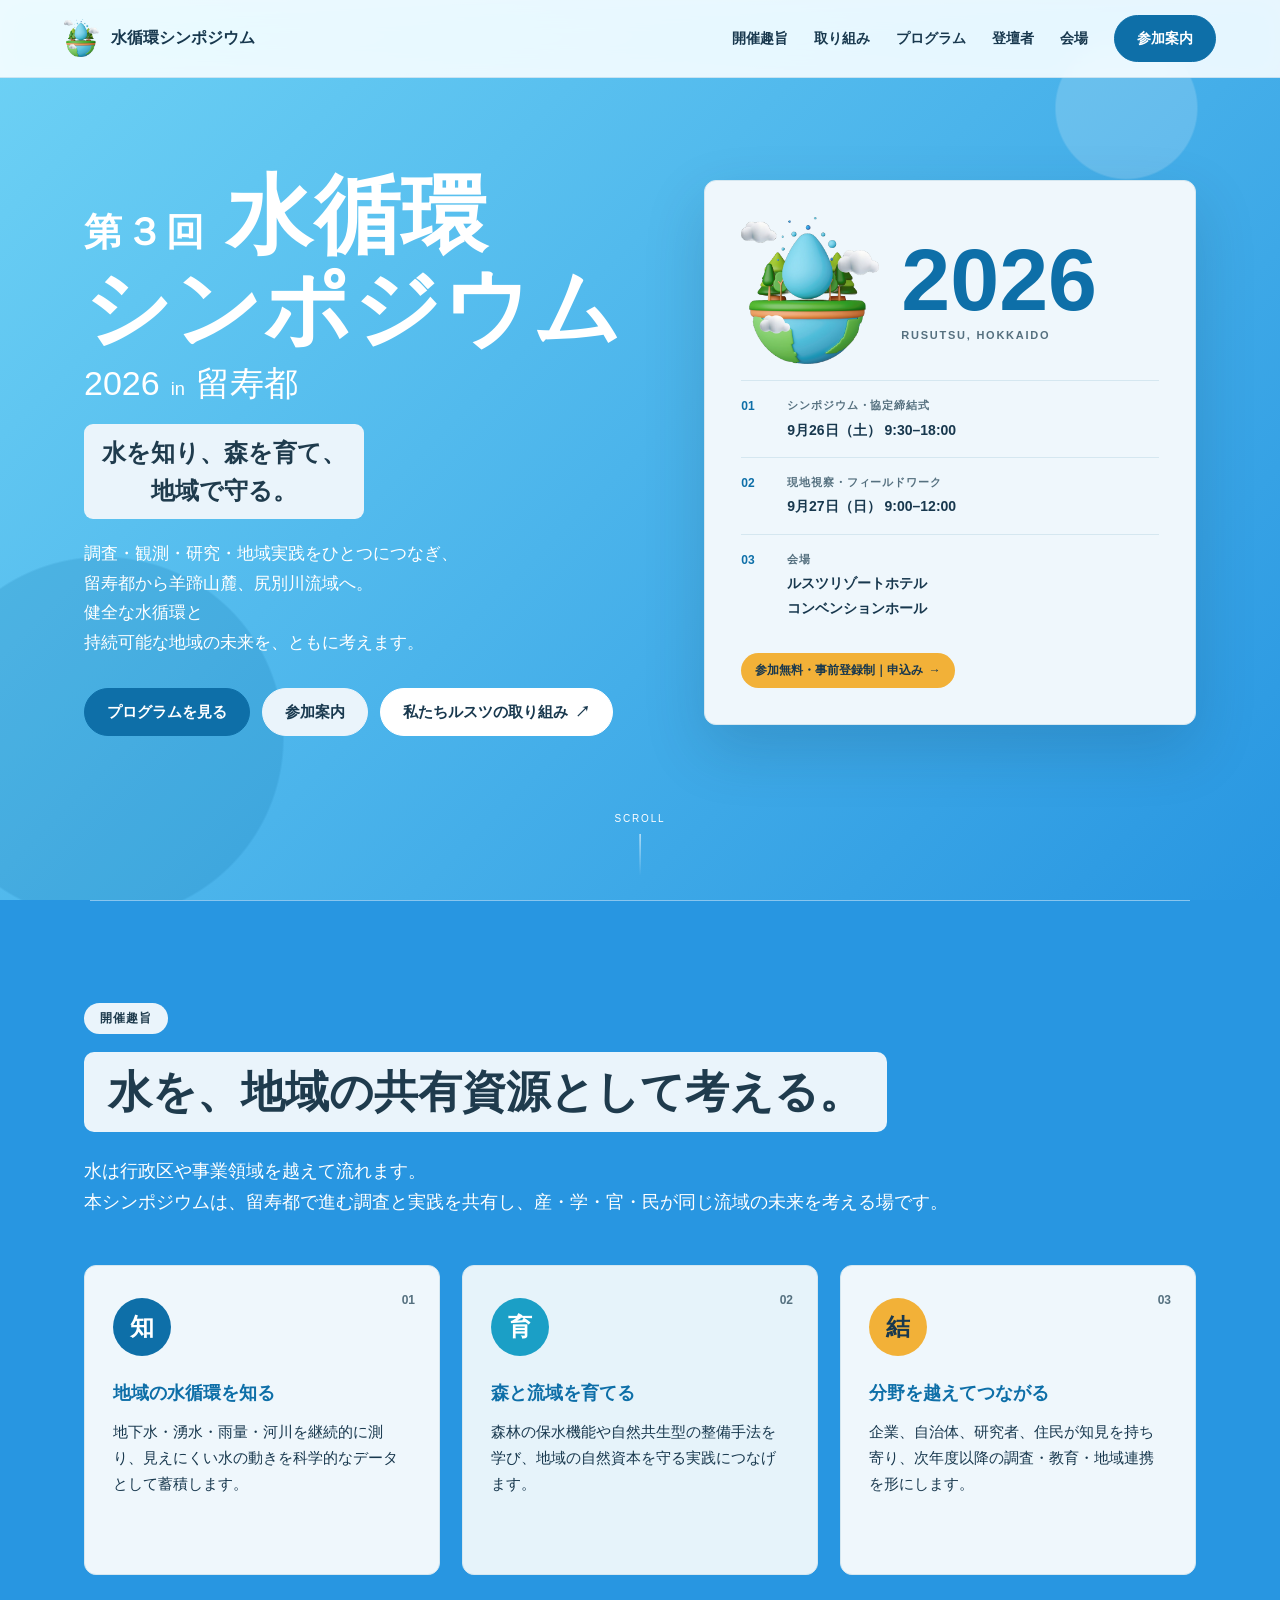
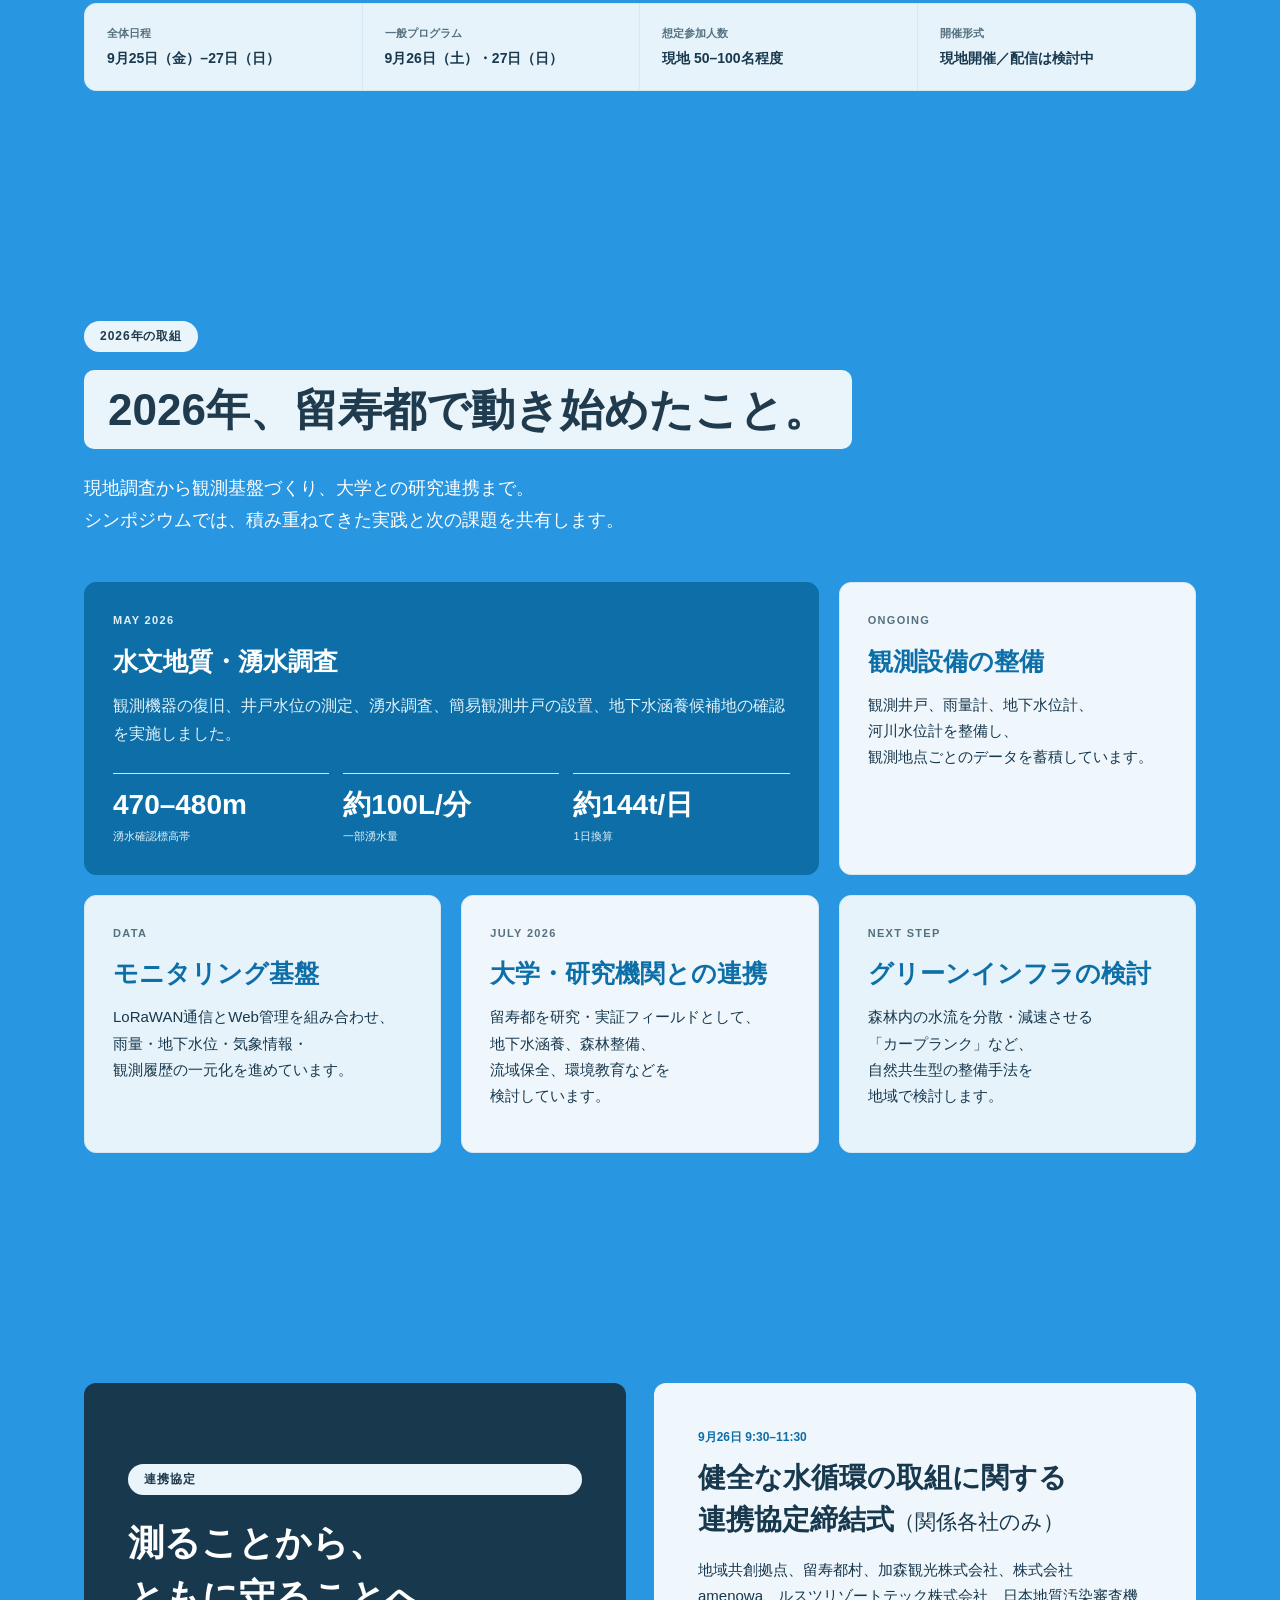
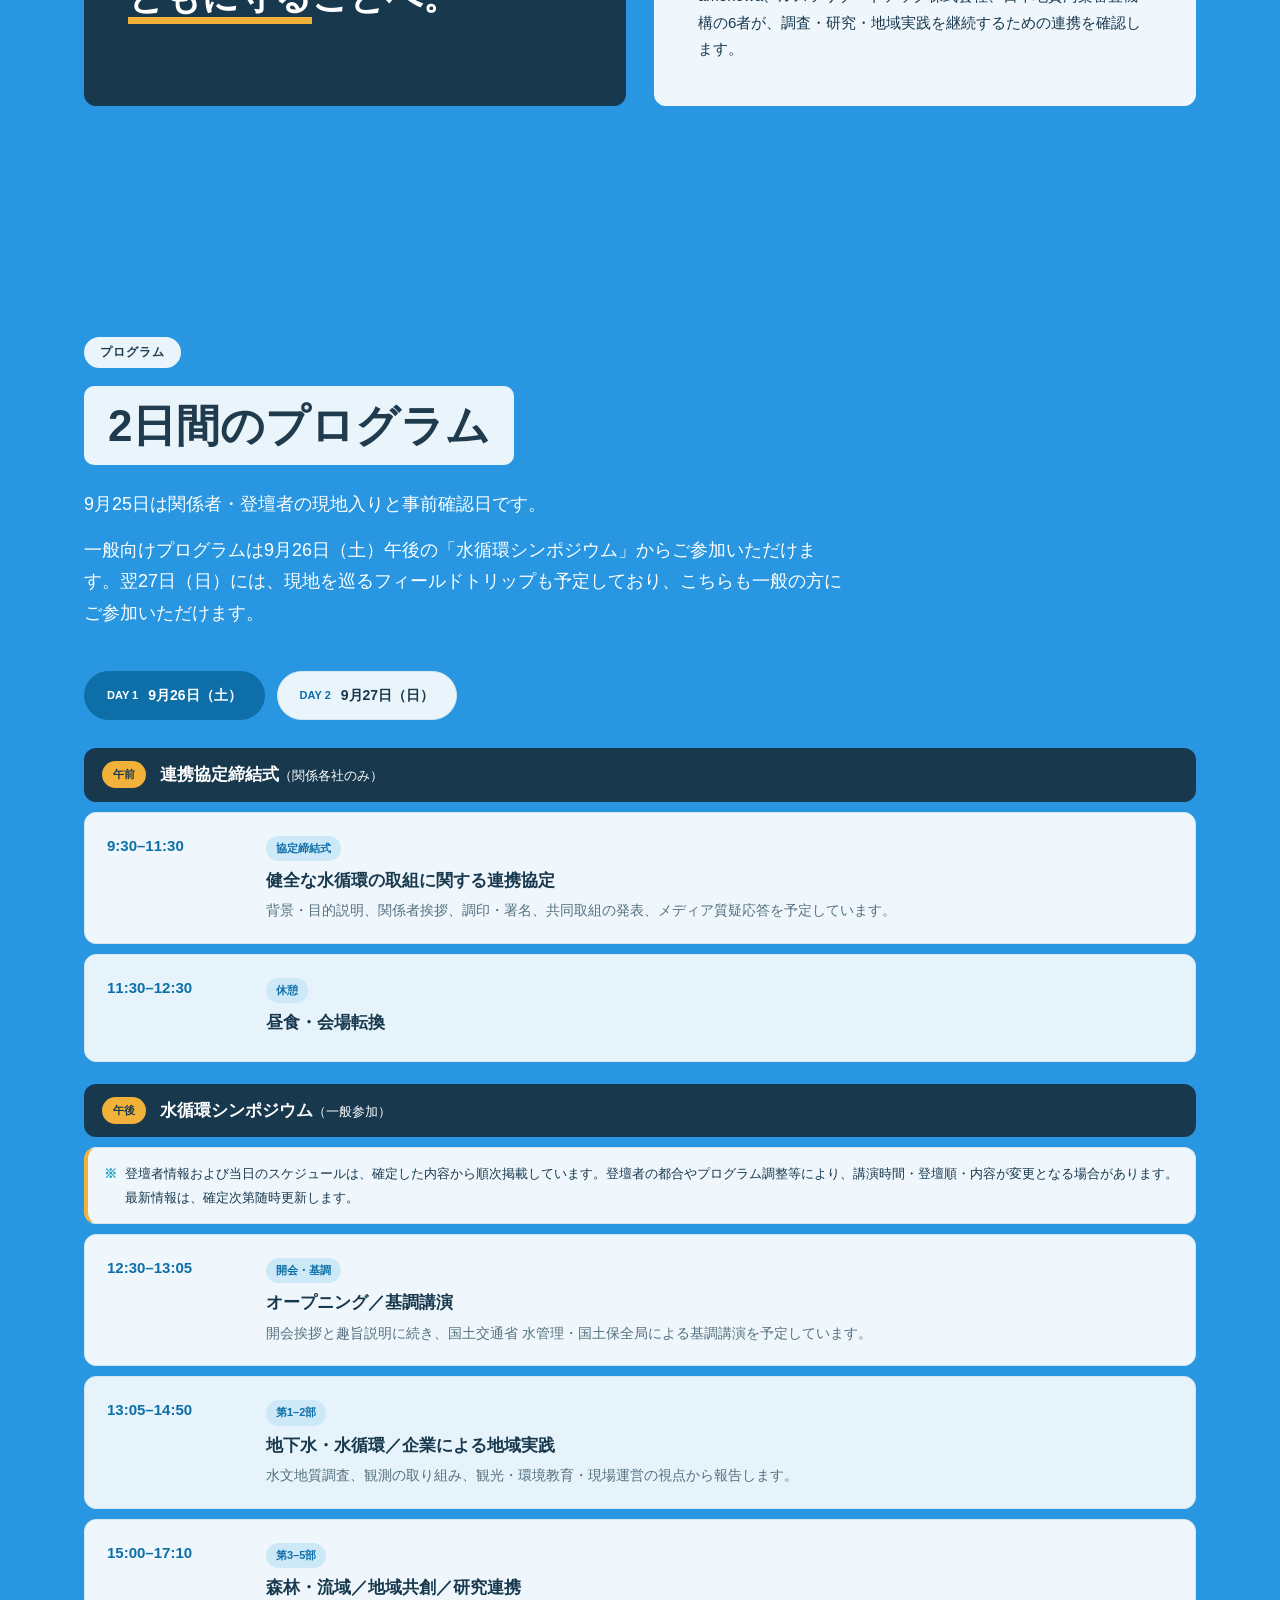
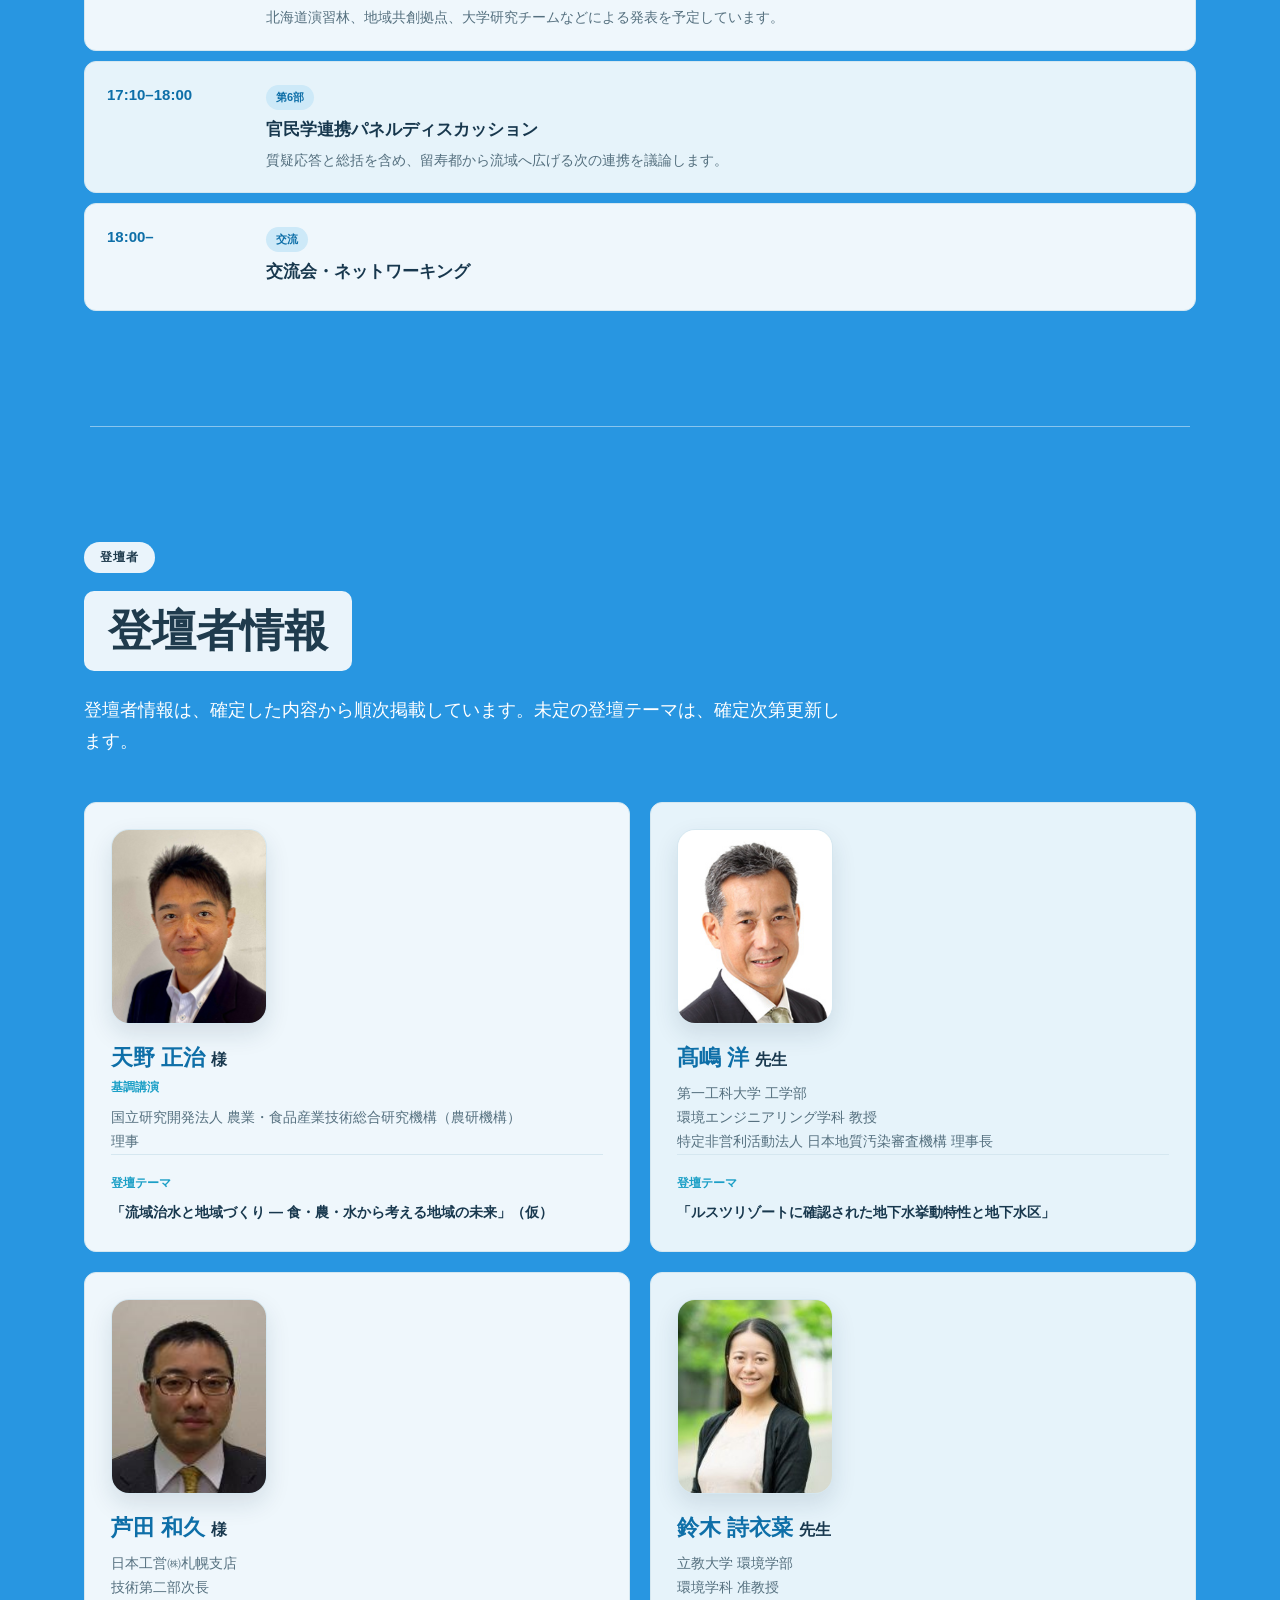
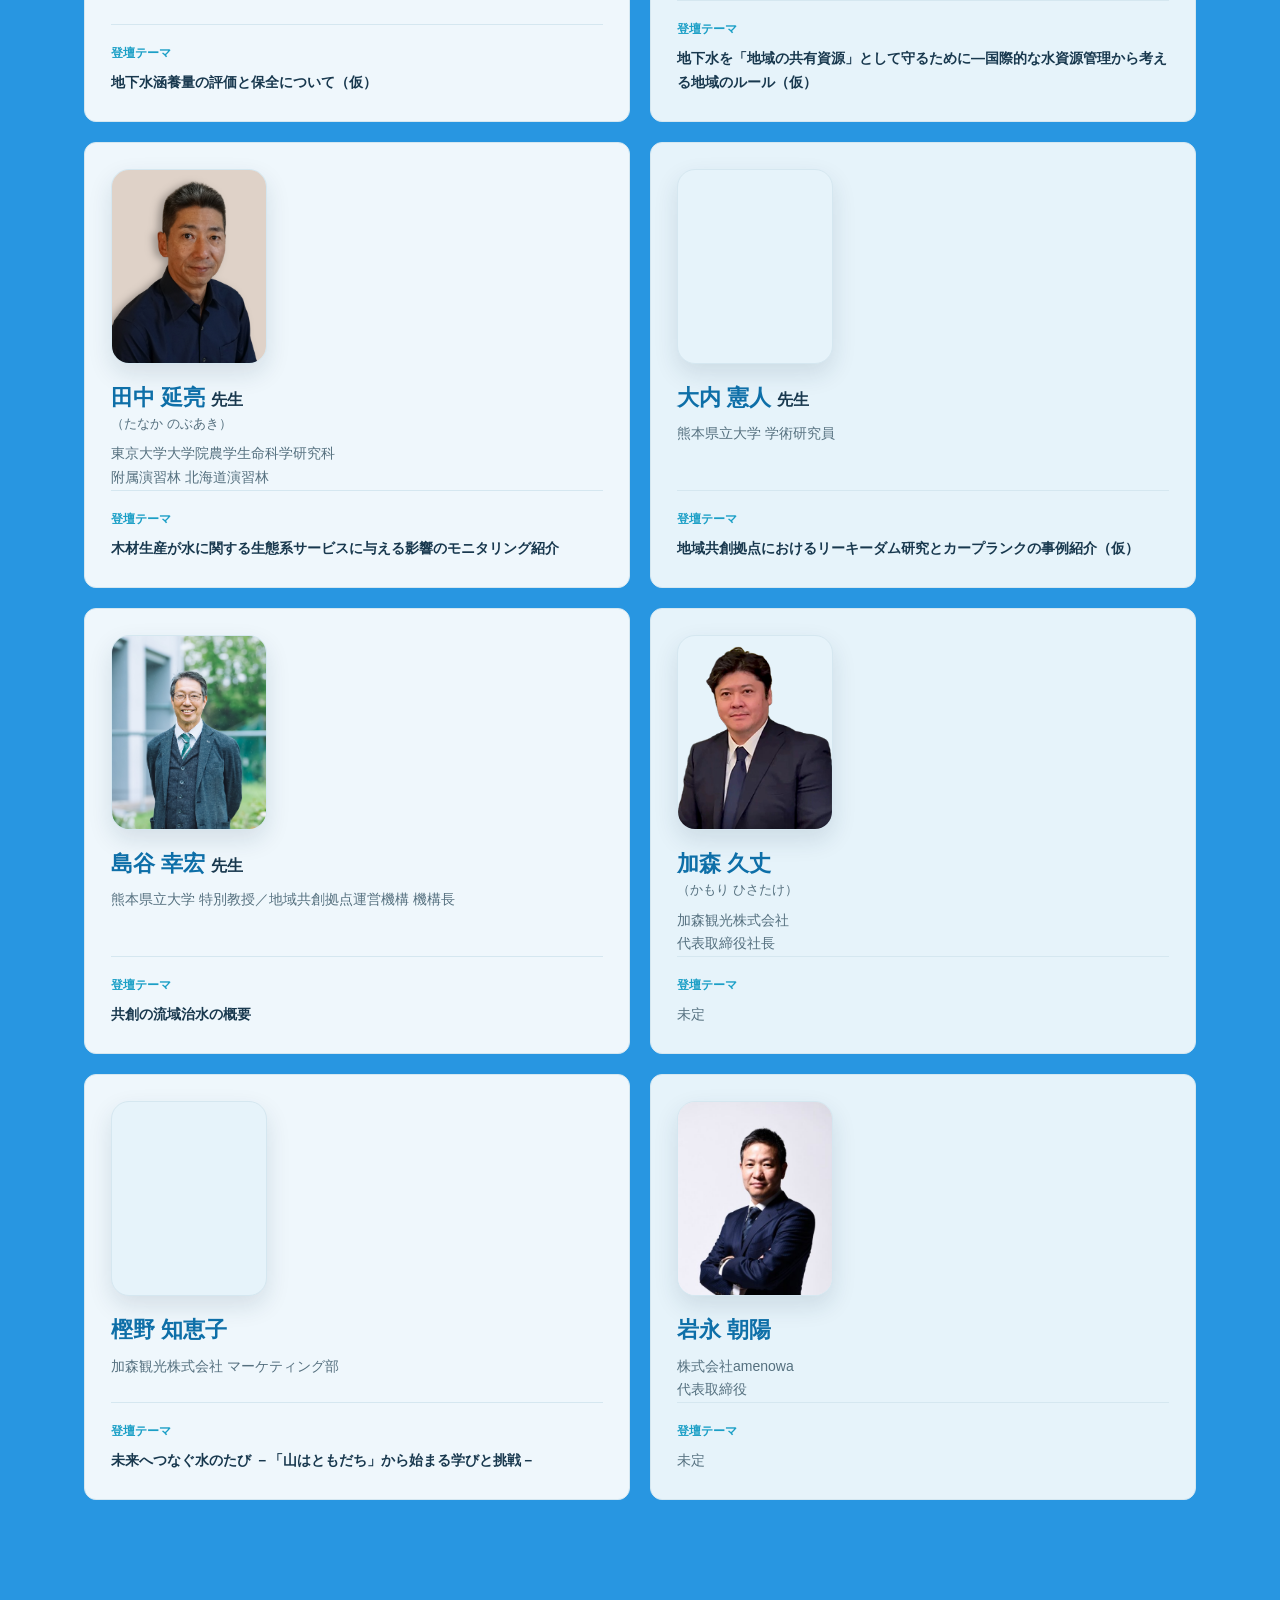
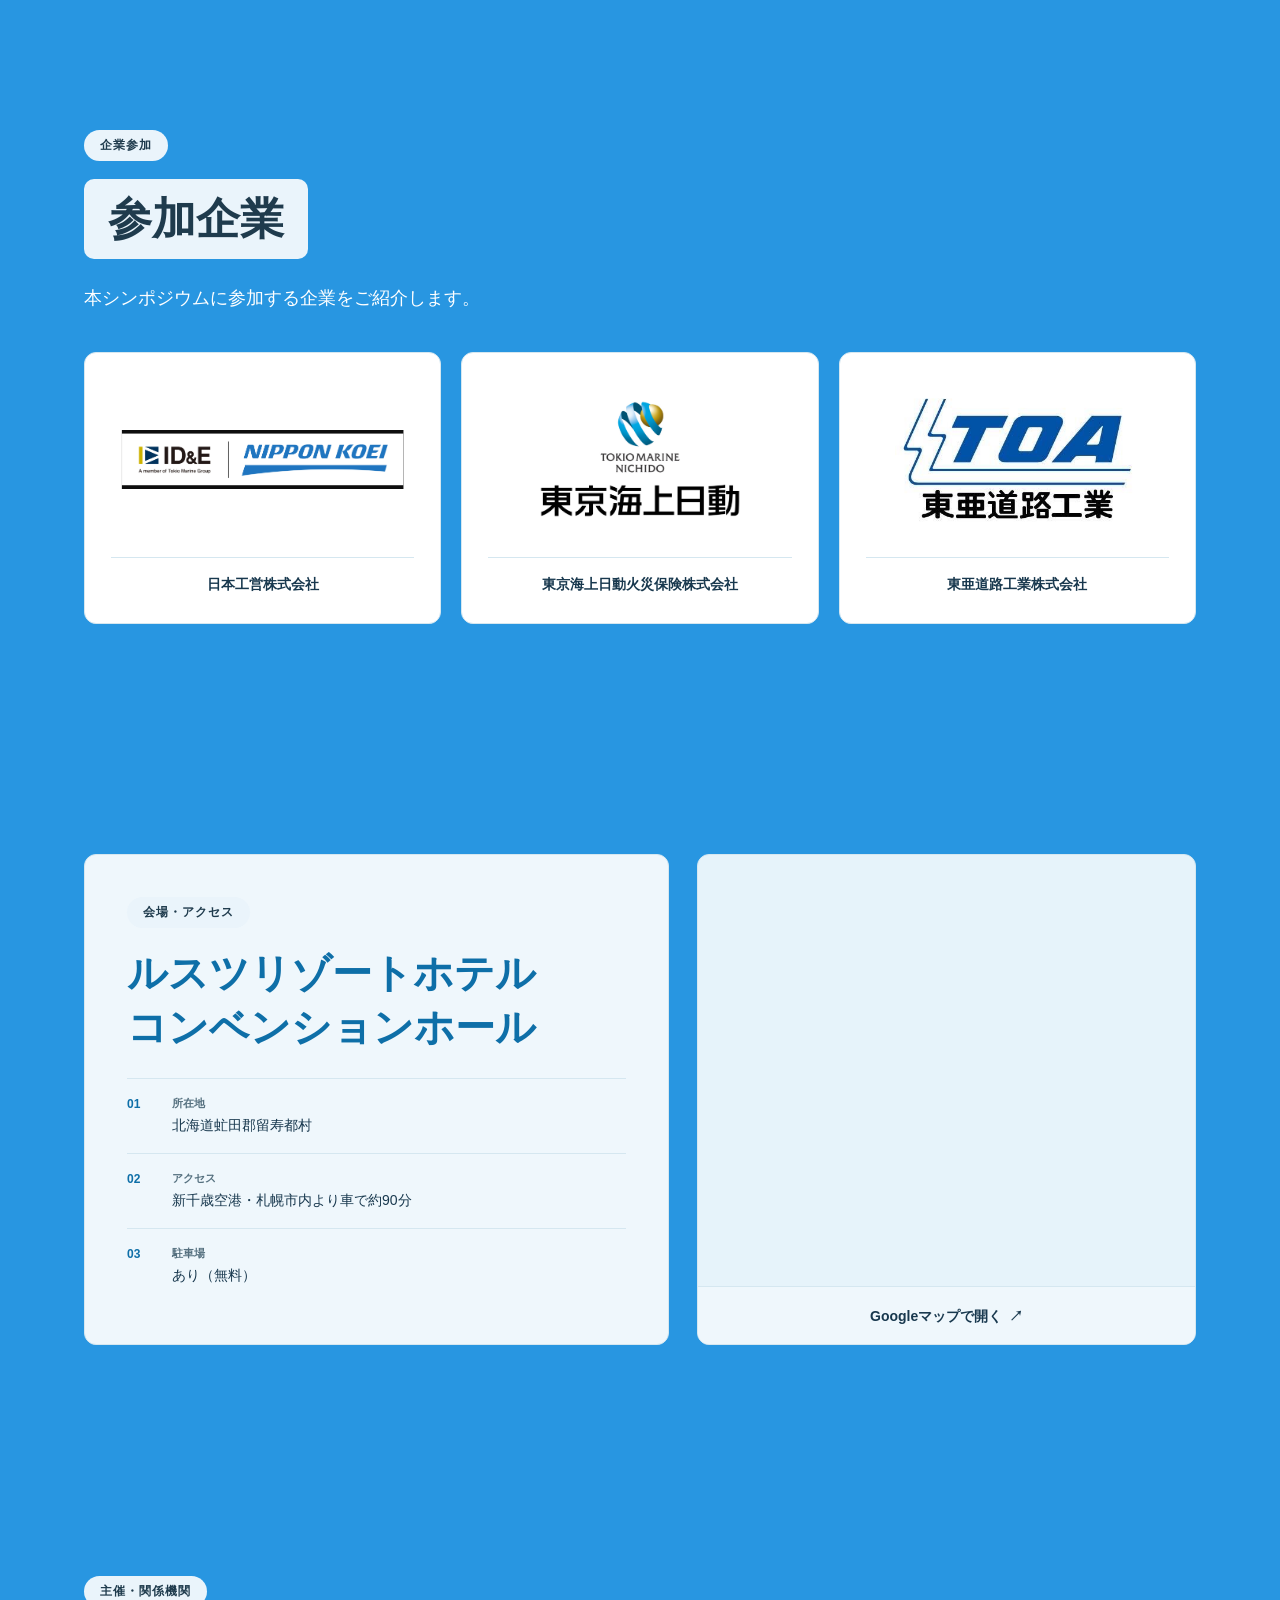
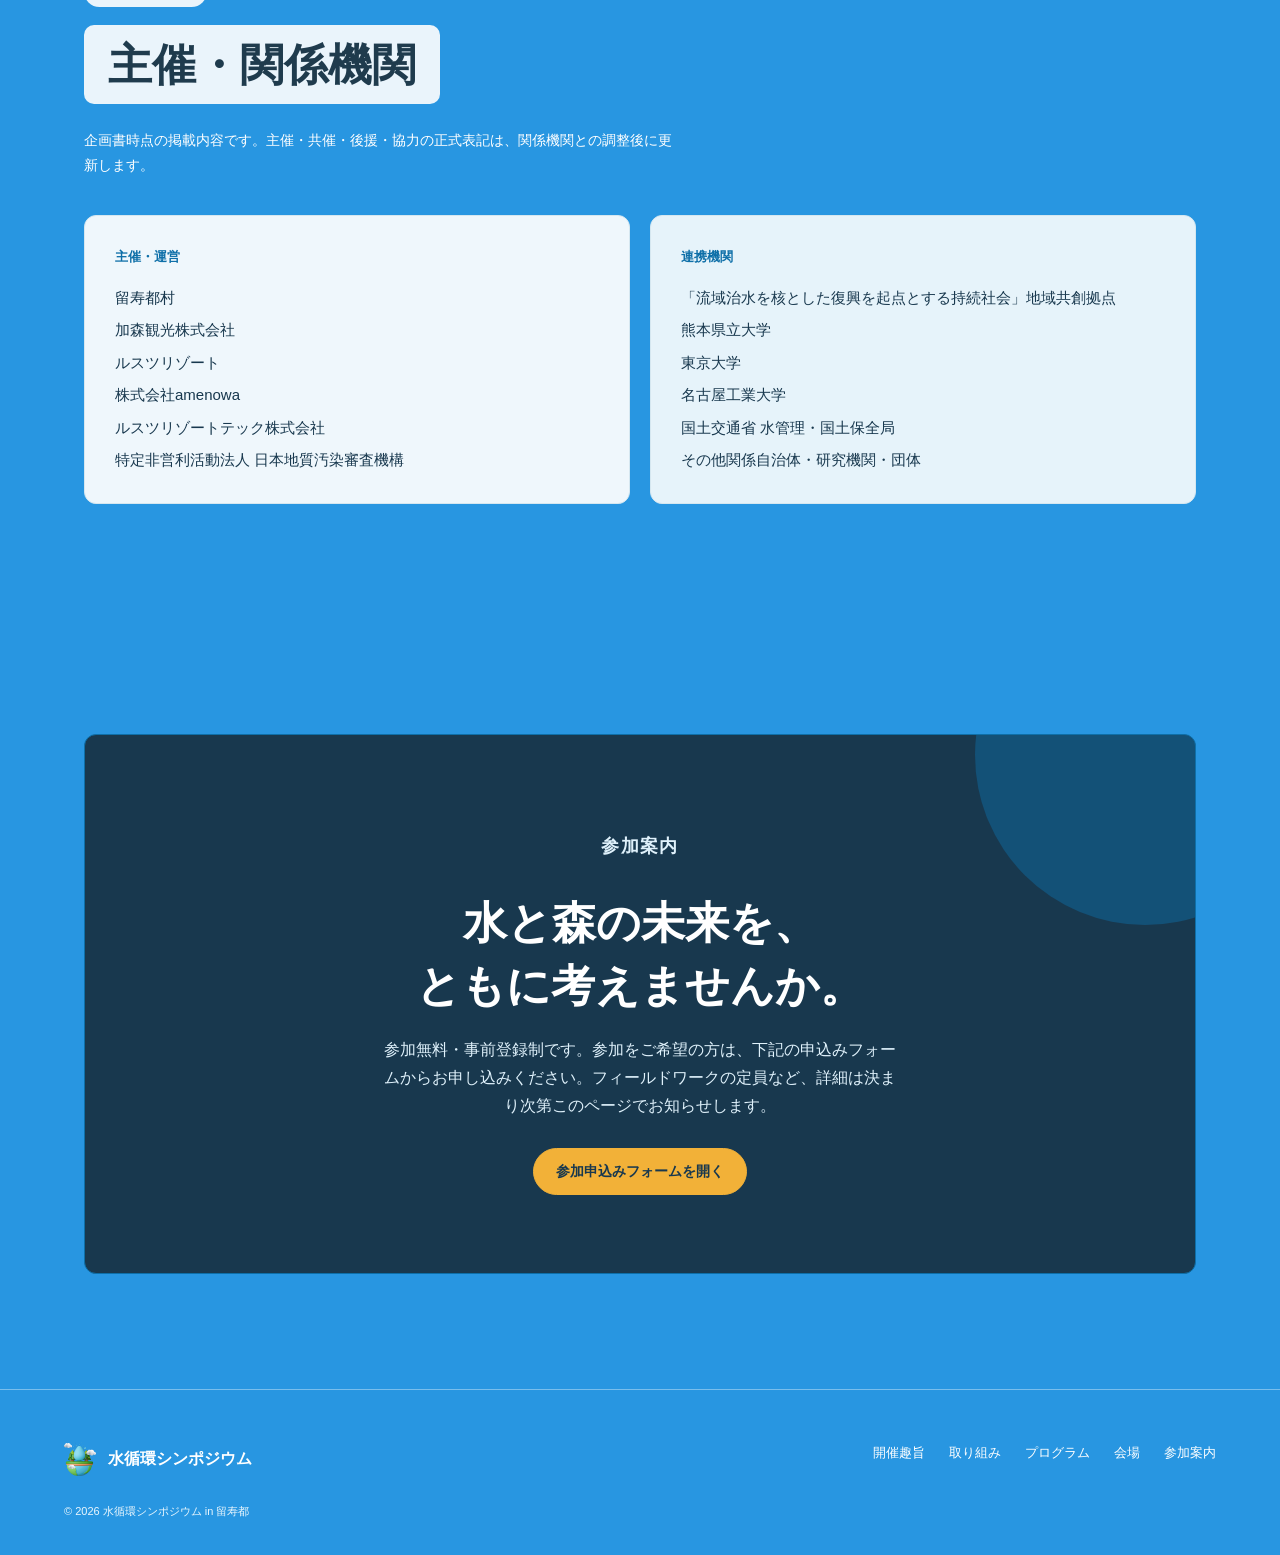
==== commit f58f55e1: "Correct Takashima speaker name" ====
--- a/index.html
+++ b/index.html
@@ -267,8 +267,8 @@
           </article>
 
           <article class="spk reveal">
-            <img class="speaker-photo" src="img/takahashi.jpg" alt="髙嶋 康雄 先生のプロフィール写真" width="225" height="300" loading="lazy" decoding="async">
-            <h3>髙嶋 康雄<span class="honorific">先生</span></h3>
+            <img class="speaker-photo" src="img/takahashi.jpg" alt="髙嶋 洋 先生のプロフィール写真" width="225" height="300" loading="lazy" decoding="async">
+            <h3>髙嶋 洋<span class="honorific">先生</span></h3>
             <div class="org">
               <span>第一工科大学 工学部</span>
               <span>環境エンジニアリング学科 教授</span>
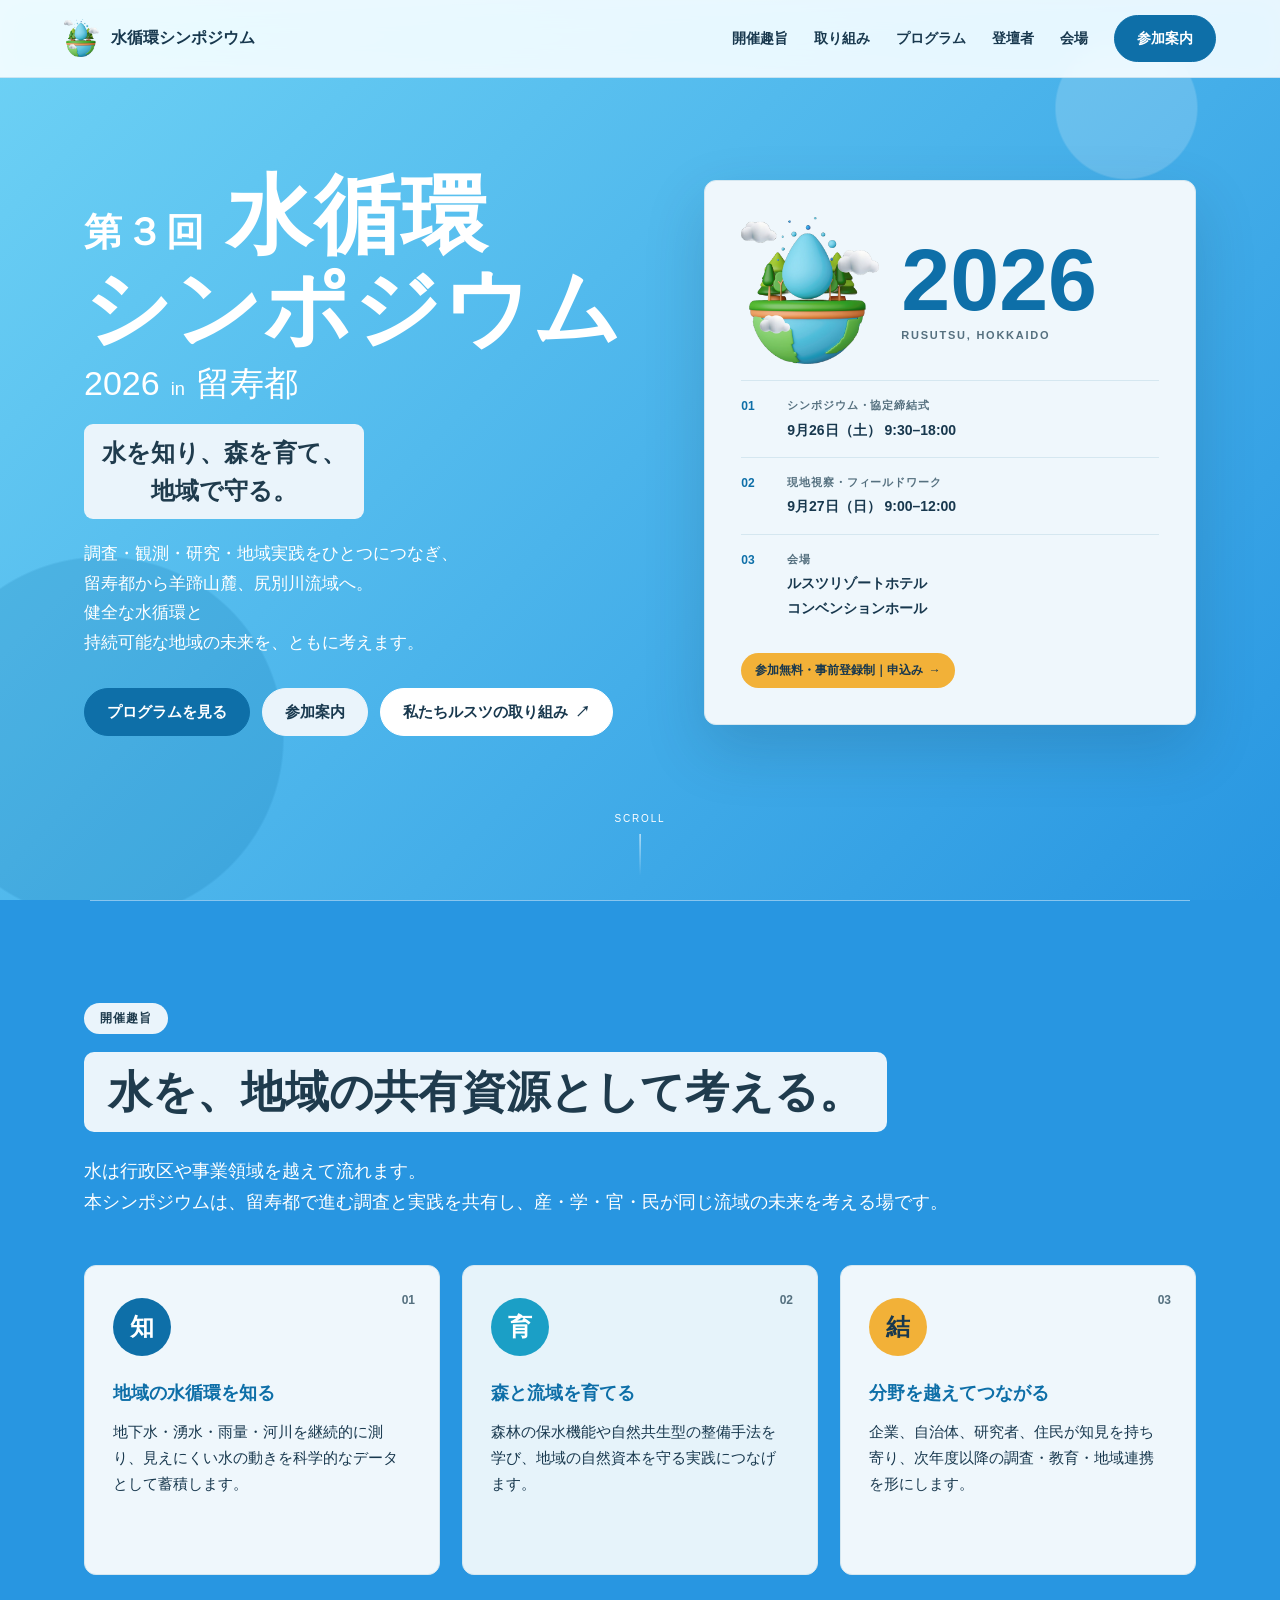
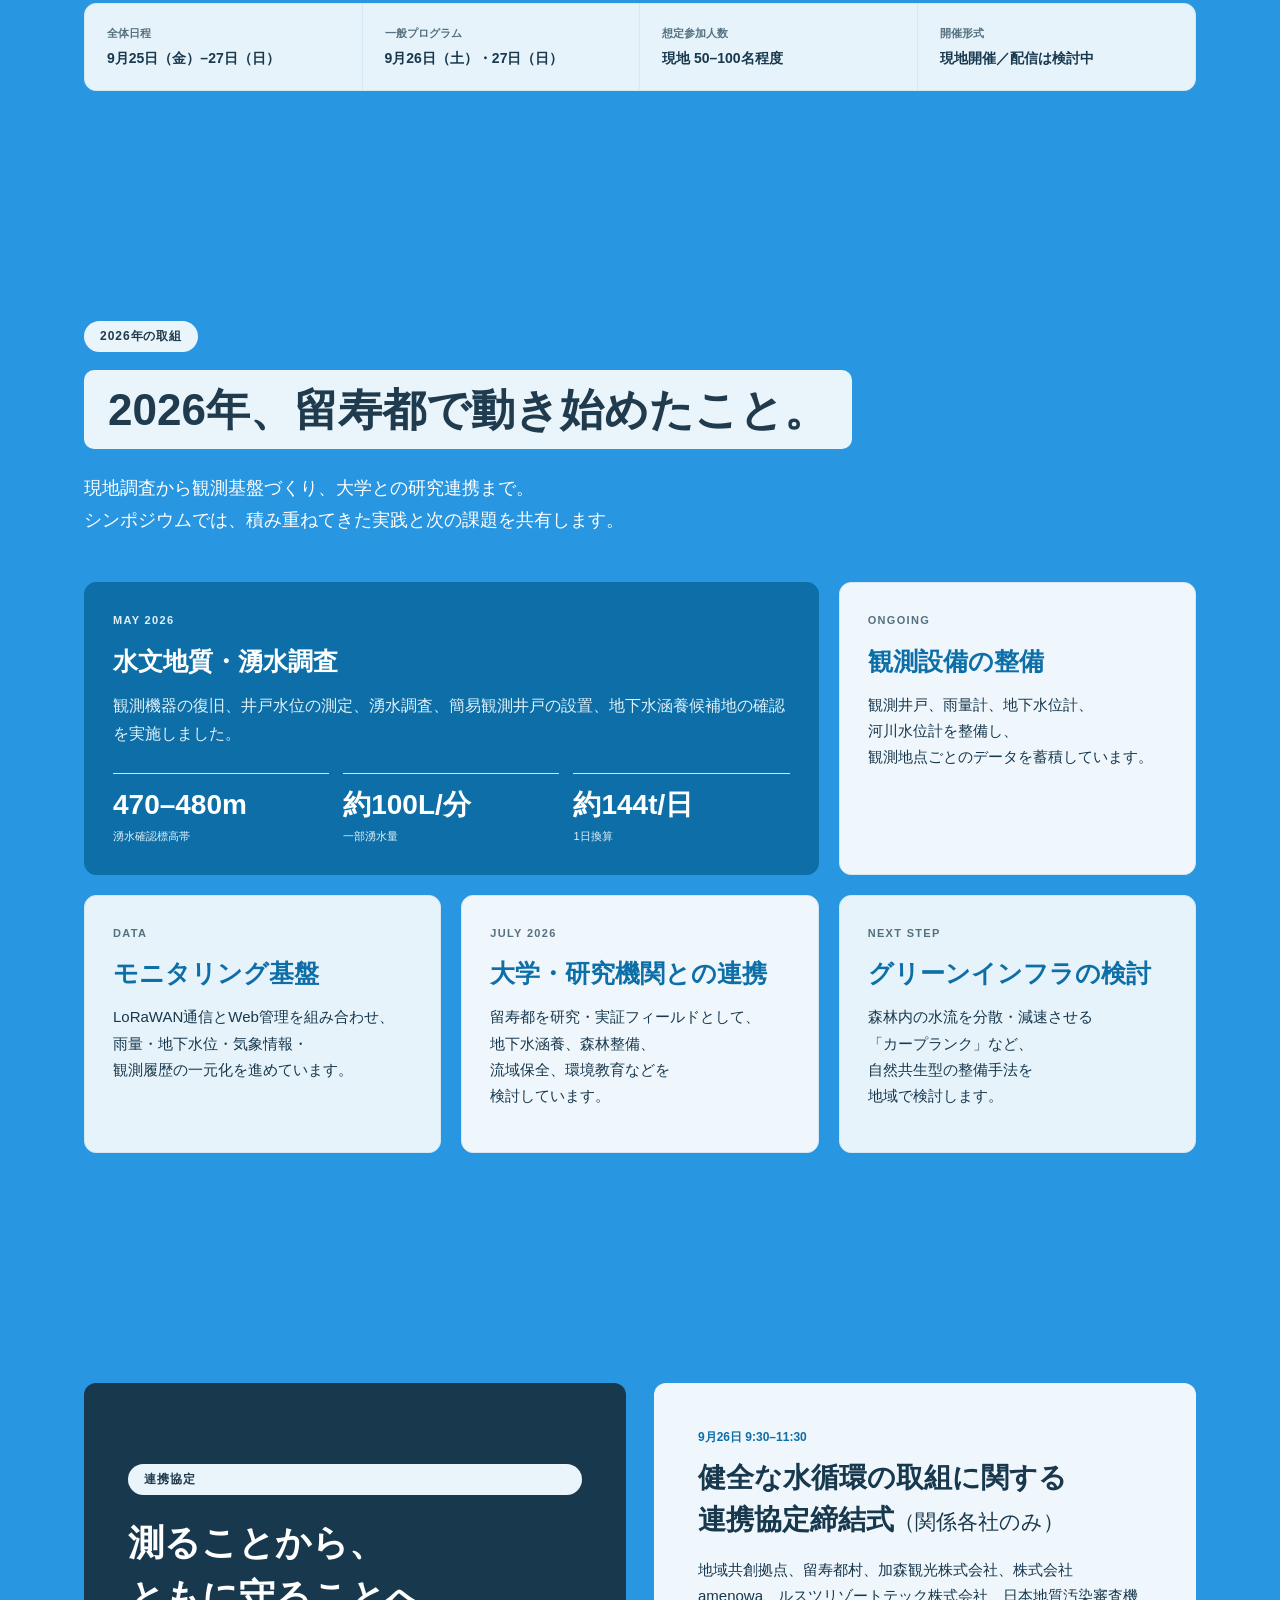
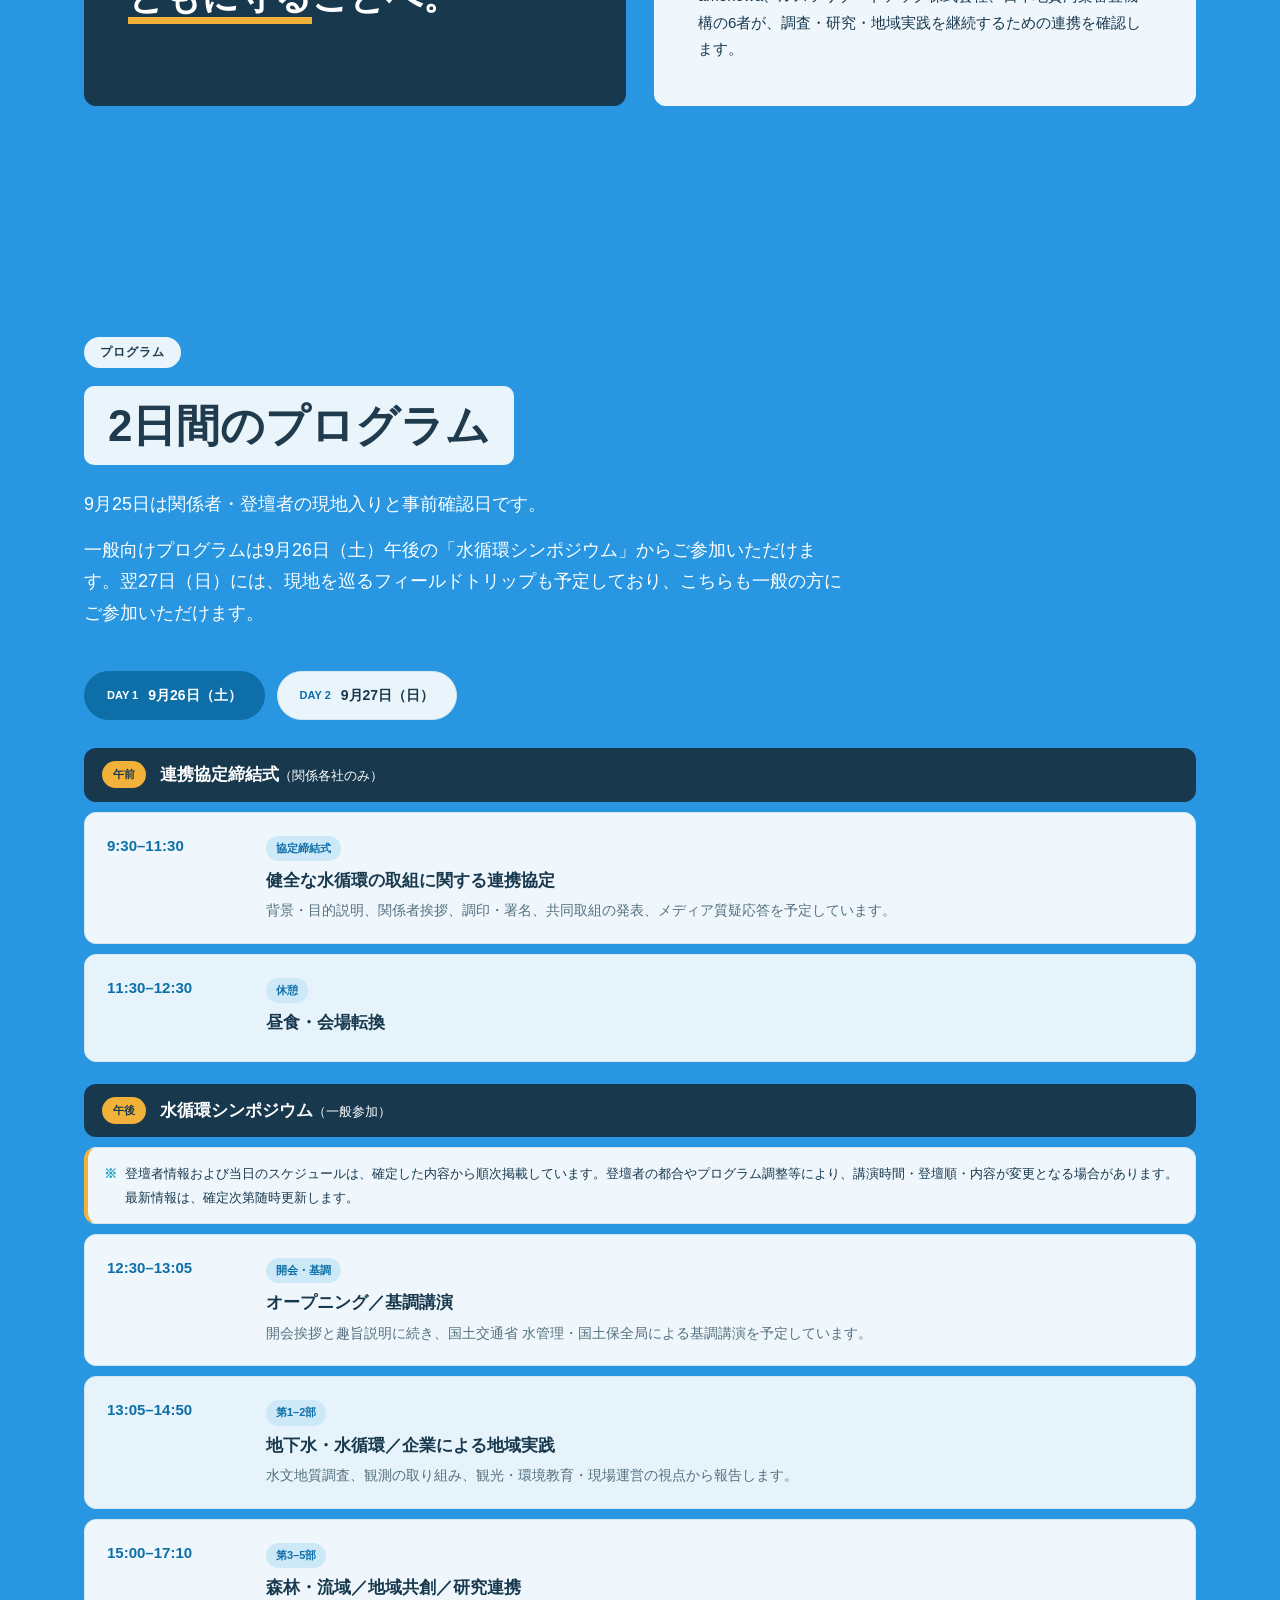
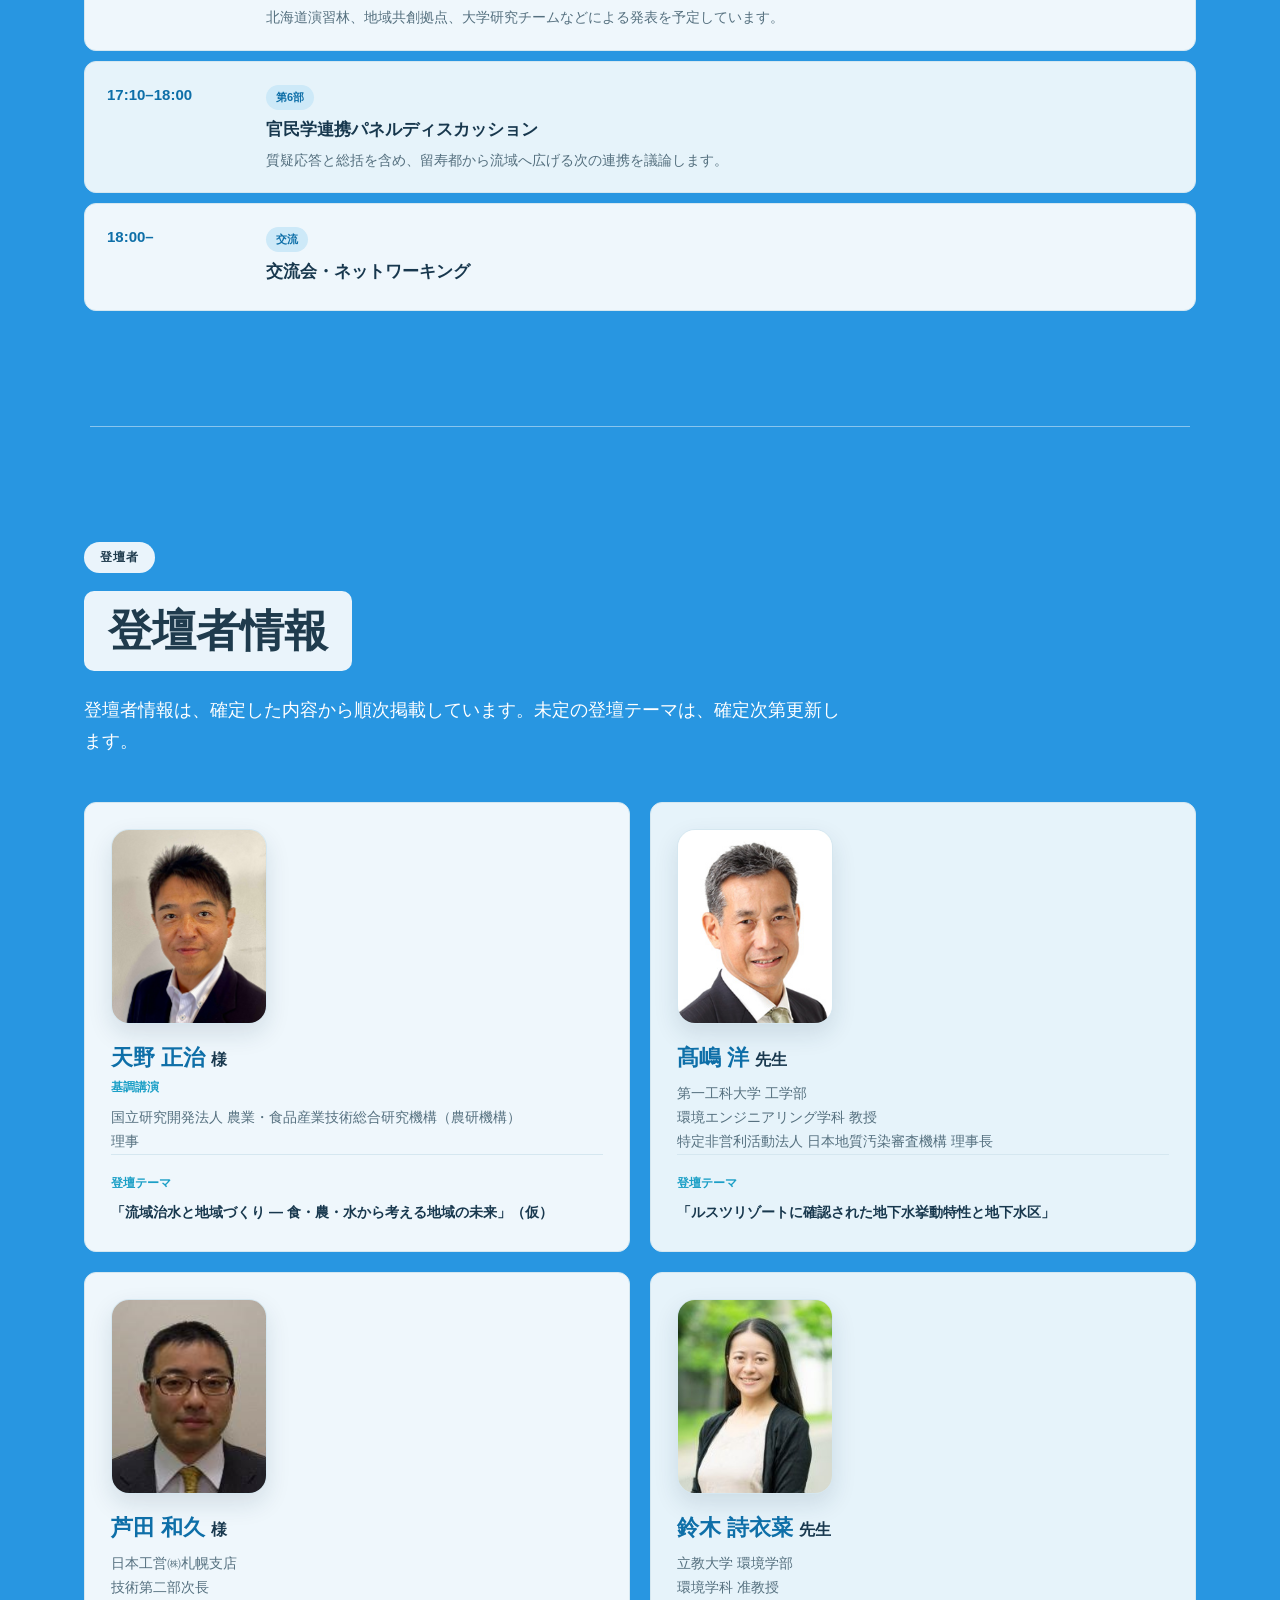
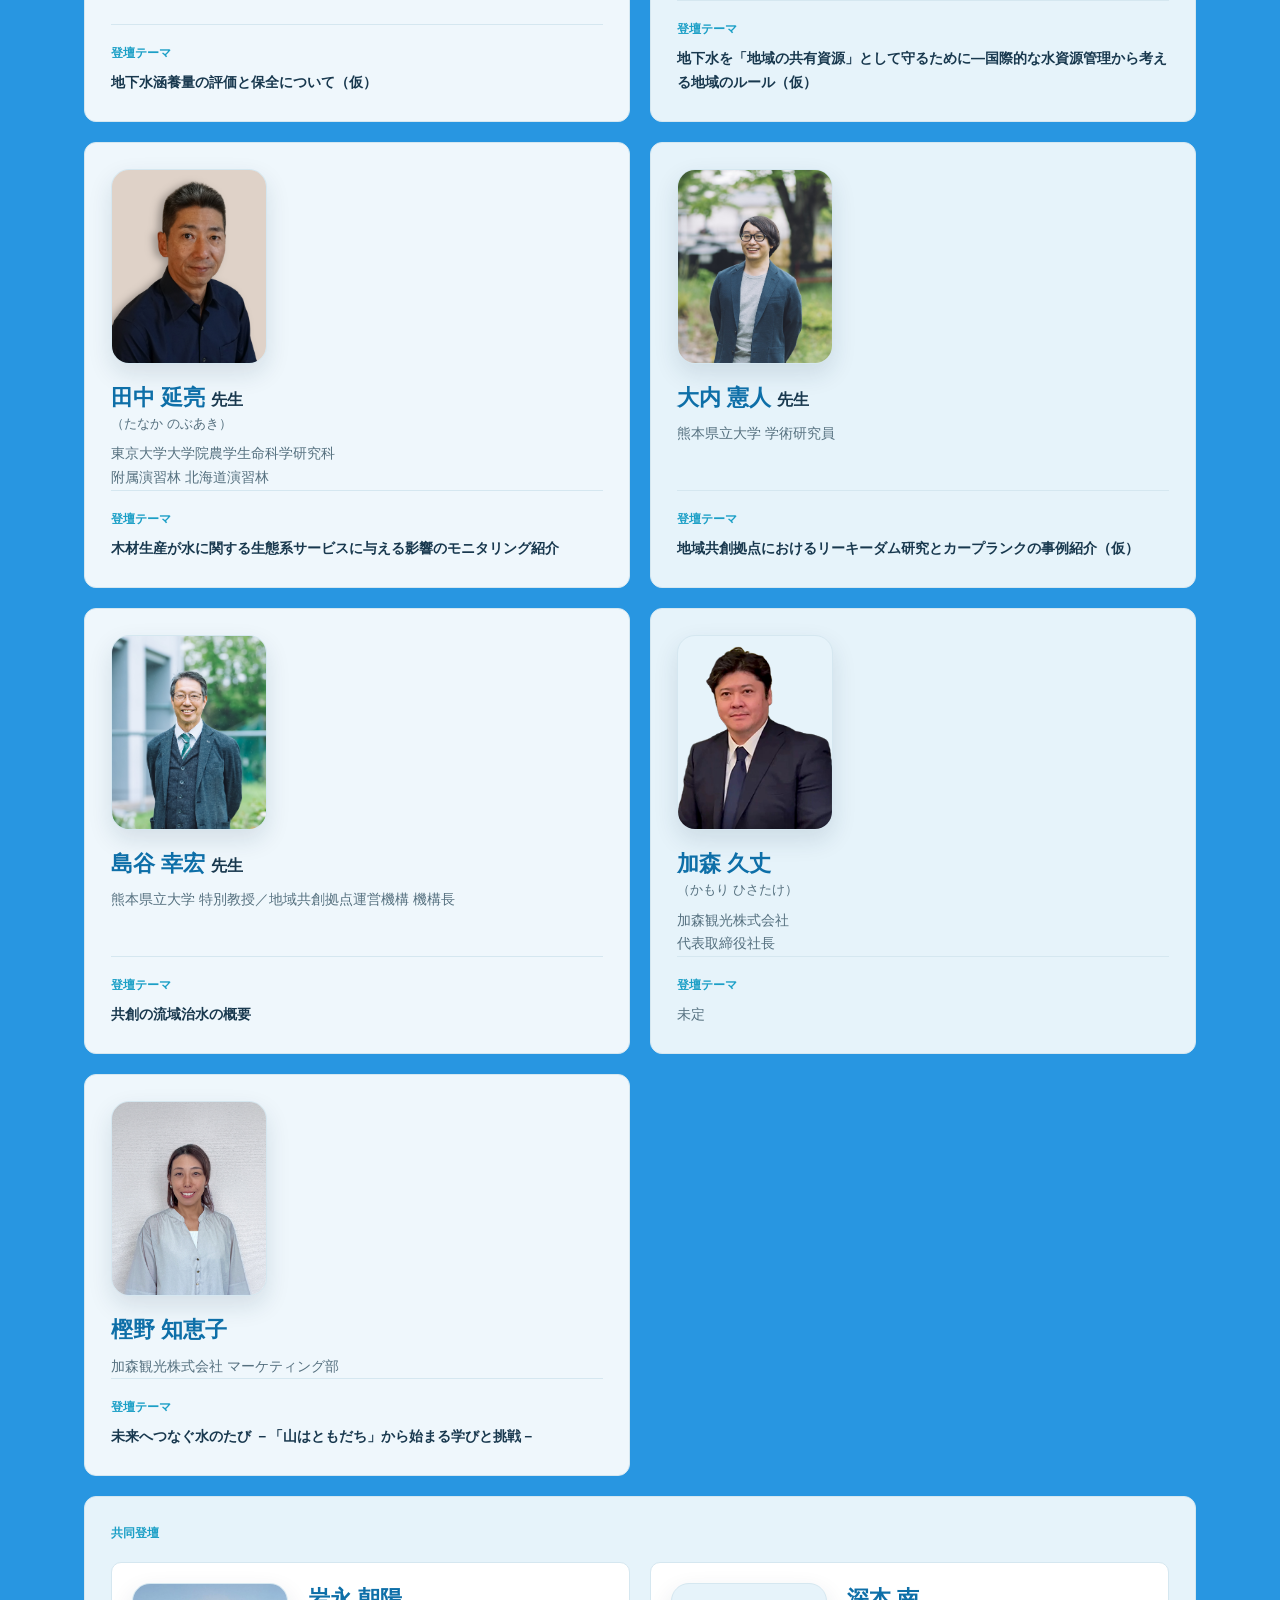
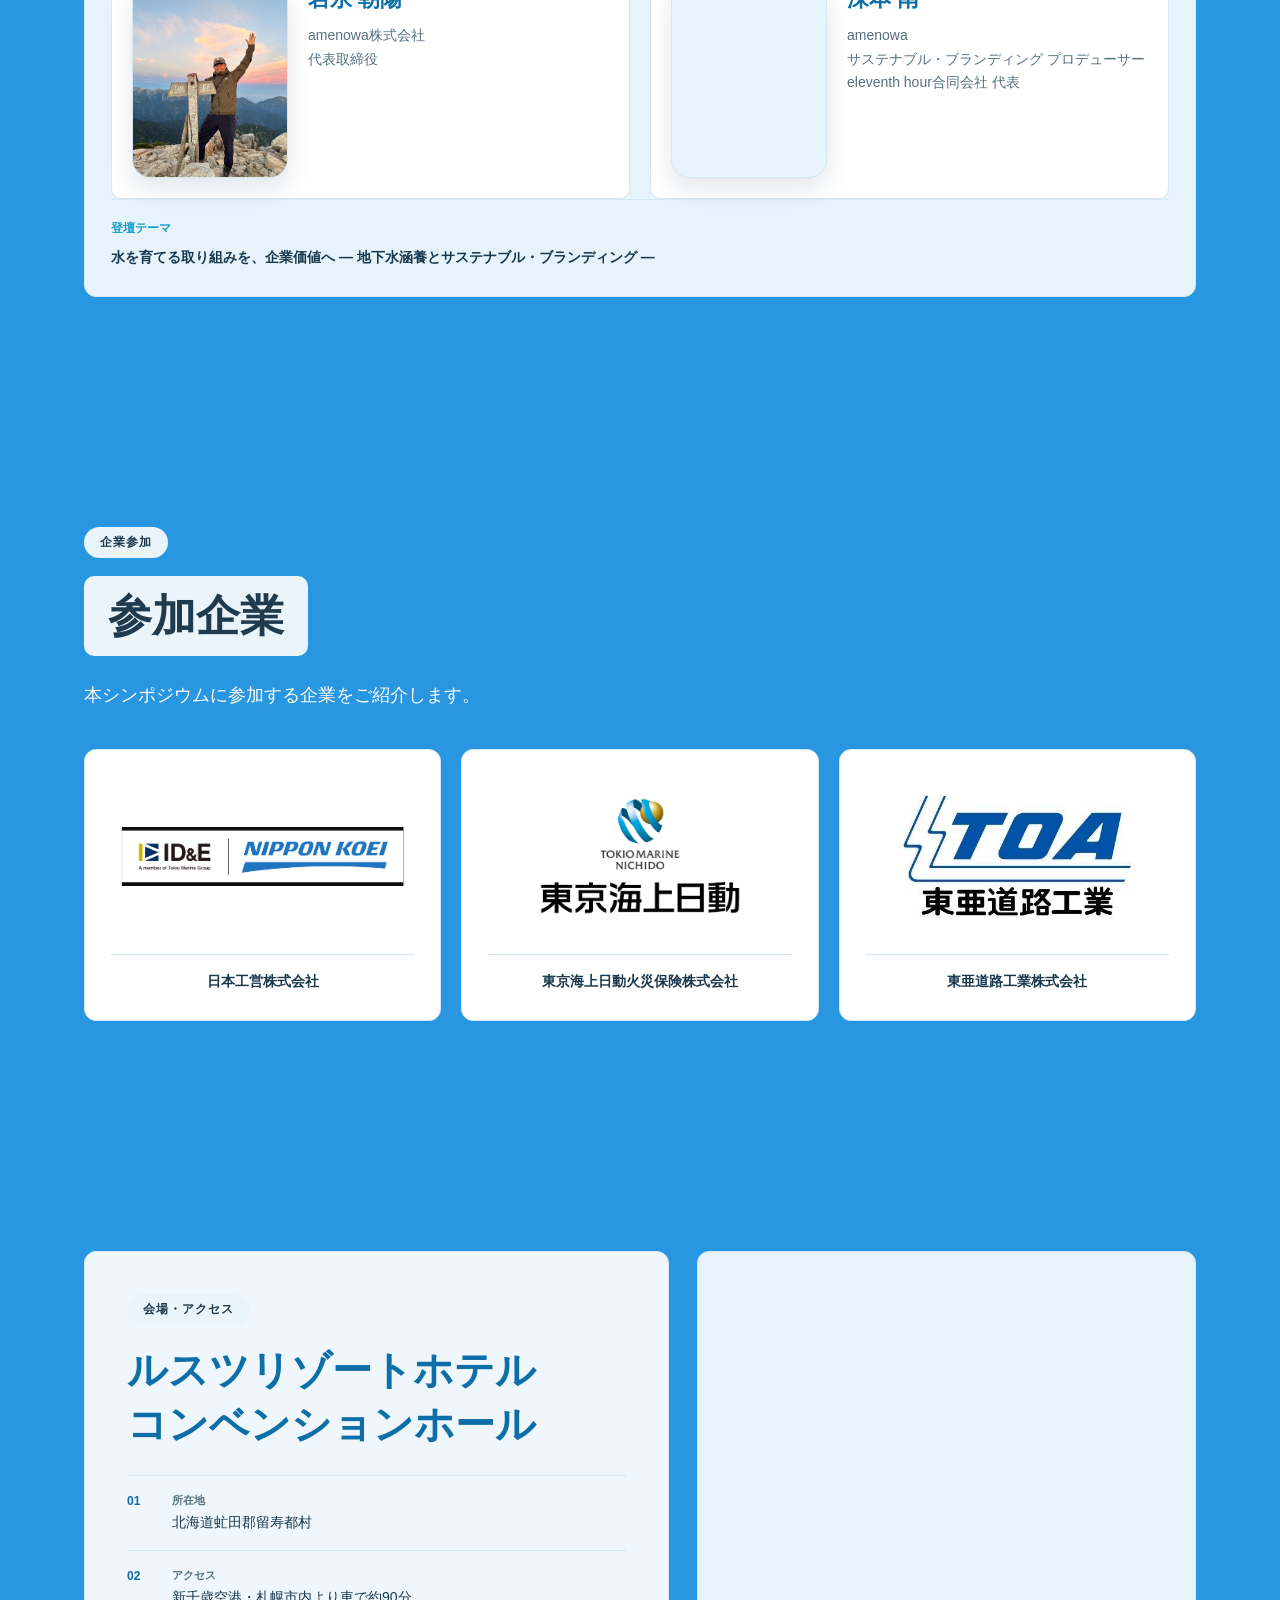
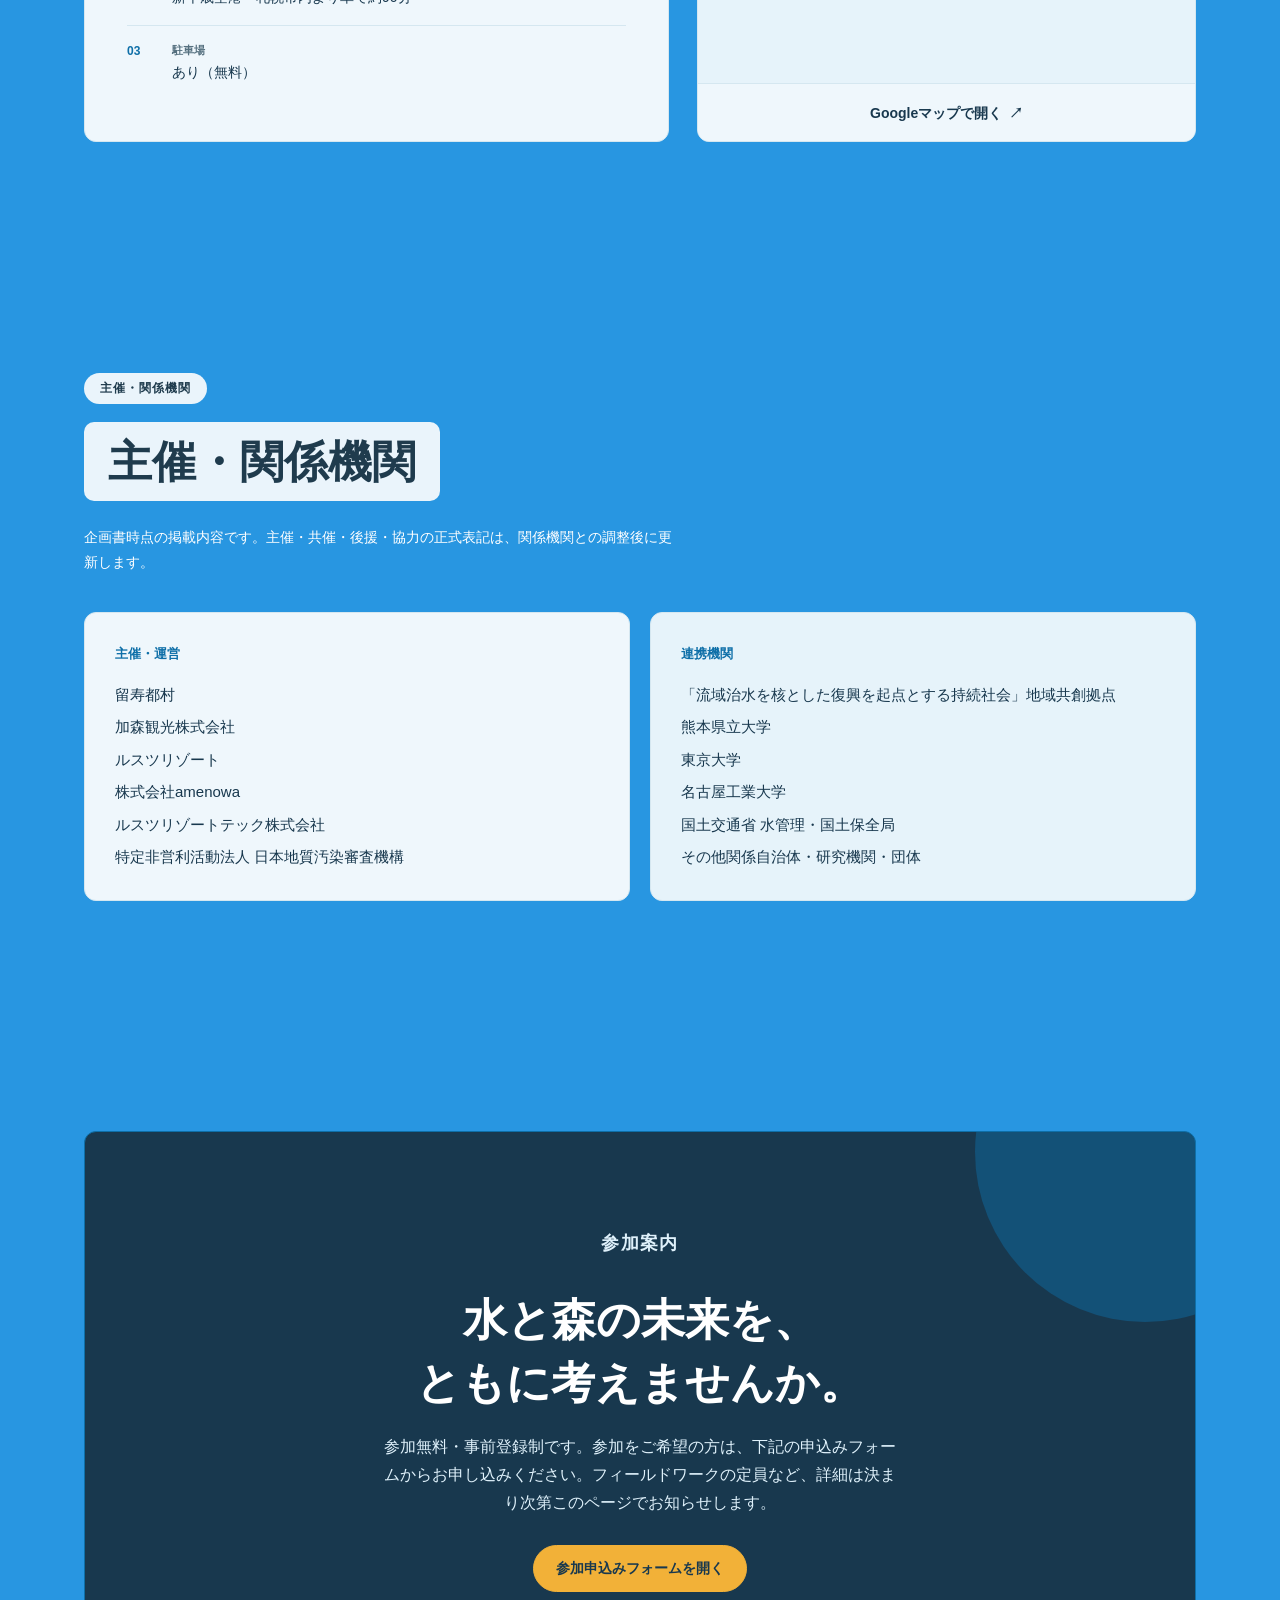
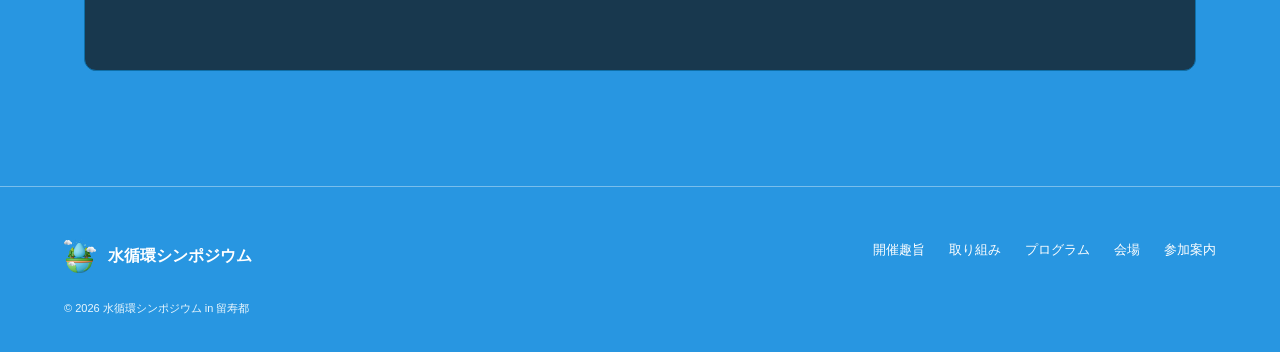
==== commit 484ea107: "Add joint Iwanaga and Fukamoto speaker profile" ====
--- a/index.html
+++ b/index.html
@@ -44,7 +44,7 @@
   }
   </script>
 
-  <link rel="stylesheet" href="css/style.css?v=20260902-herotitle1">
+  <link rel="stylesheet" href="css/style.css?v=20260907-jointspeaker1">
   <script src="js/main.js?v=20260812-type2" defer></script>
 </head>
 
@@ -368,16 +368,35 @@
             </div>
           </article>
 
-          <article class="spk reveal">
-            <img class="speaker-photo" src="img/iwanaga.jpg" alt="岩永 朝陽のプロフィール写真" width="520" height="520" loading="lazy" decoding="async">
-            <h3>岩永 朝陽</h3>
-            <div class="org">
-              <span>株式会社amenowa</span>
-              <span>代表取締役</span>
-            </div>
-            <div class="speaker-topic">
-              <p class="speaker-topic-label">登壇テーマ</p>
-              <p class="is-pending">未定</p>
+          <article class="spk spk-pair reveal">
+            <p class="speaker-kind">共同登壇</p>
+            <div class="speaker-pair-grid">
+              <div class="speaker-person">
+                <img class="speaker-photo" src="img/iwanaga-asahi.jpg" alt="岩永 朝陽のプロフィール写真" width="1109" height="1109" loading="lazy" decoding="async">
+                <div>
+                  <h3>岩永 朝陽</h3>
+                  <div class="org">
+                    <span>amenowa株式会社</span>
+                    <span>代表取締役</span>
+                  </div>
+                </div>
+              </div>
+
+              <div class="speaker-person">
+                <img class="speaker-photo" src="img/fukamoto-minami.jpg" alt="深本 南のプロフィール写真" width="1108" height="1477" loading="lazy" decoding="async">
+                <div>
+                  <h3>深本 南</h3>
+                  <div class="org">
+                    <span>amenowa</span>
+                    <span>サステナブル・ブランディング プロデューサー</span>
+                    <span>eleventh hour合同会社 代表</span>
+                  </div>
+                </div>
+              </div>
+            </div>
+            <div class="speaker-topic">
+              <p class="speaker-topic-label">登壇テーマ</p>
+              <p>水を育てる取り組みを、企業価値へ ― 地下水涵養とサステナブル・ブランディング ―</p>
             </div>
           </article>
         </div>
--- a/css/style.css
+++ b/css/style.css
@@ -1039,6 +1039,36 @@
   font-weight:500;
 }
 
+.spk-pair{
+  grid-column:1 / -1;
+}
+
+.spk-pair > .speaker-kind{
+  margin:0 0 18px;
+}
+
+.speaker-pair-grid{
+  display:grid;
+  grid-template-columns:repeat(2,minmax(0,1fr));
+  gap:20px;
+}
+
+.speaker-person{
+  display:grid;
+  grid-template-columns:156px minmax(0,1fr);
+  gap:20px;
+  align-items:start;
+  min-width:0;
+  padding:20px;
+  border:1px solid var(--panel-line);
+  border-radius:10px;
+  background:var(--white);
+}
+
+.spk-pair .speaker-photo{
+  margin-bottom:0;
+}
+
 .speaker-topic{
   margin-top:auto;
   padding-top:18px;
@@ -1457,6 +1487,10 @@
     min-height:0;
   }
 
+  .speaker-pair-grid{
+    grid-template-columns:1fr;
+  }
+
   .overview-strip,
   .initiative-grid,
   .org-group{
@@ -1563,6 +1597,10 @@
     width:100%;
   }
 
+  .speaker-person{
+    grid-template-columns:1fr;
+  }
+
   .overview-strip > div{
     border-right:0;
     border-bottom:1px solid var(--panel-line);
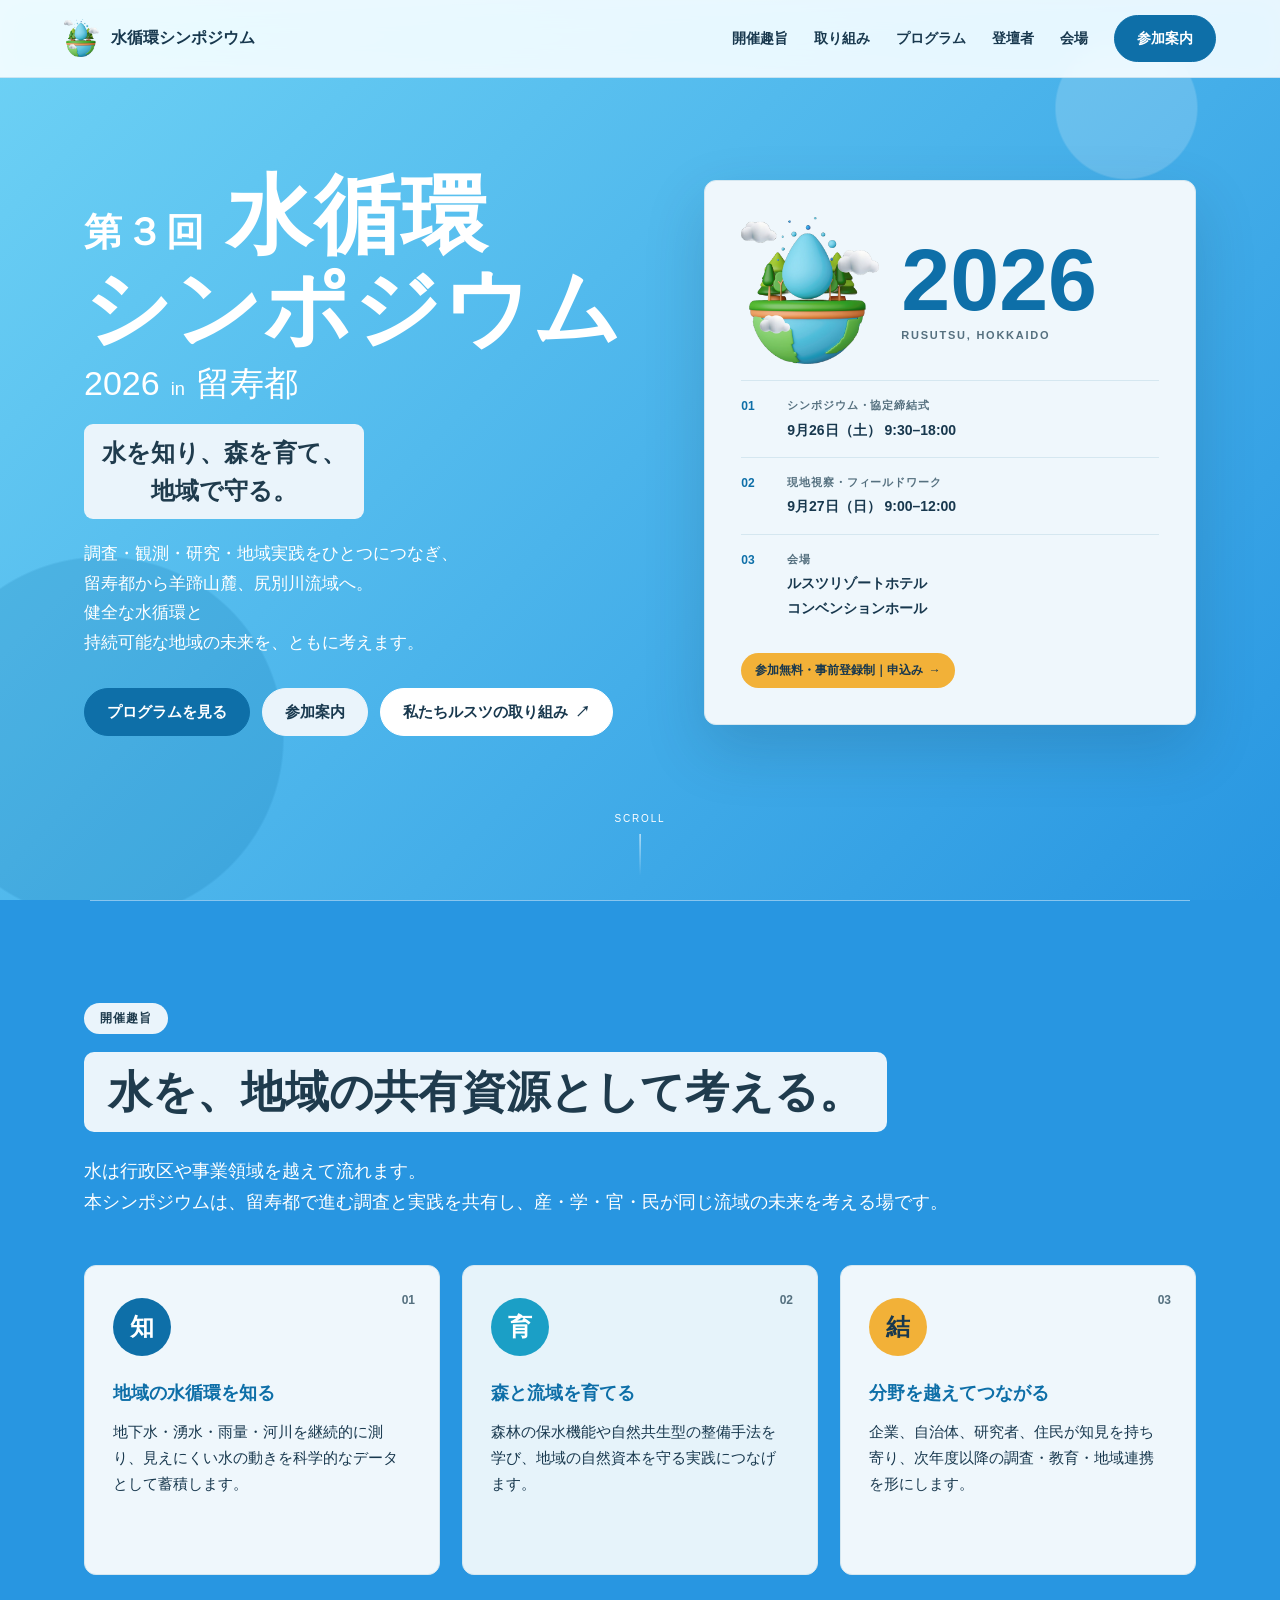
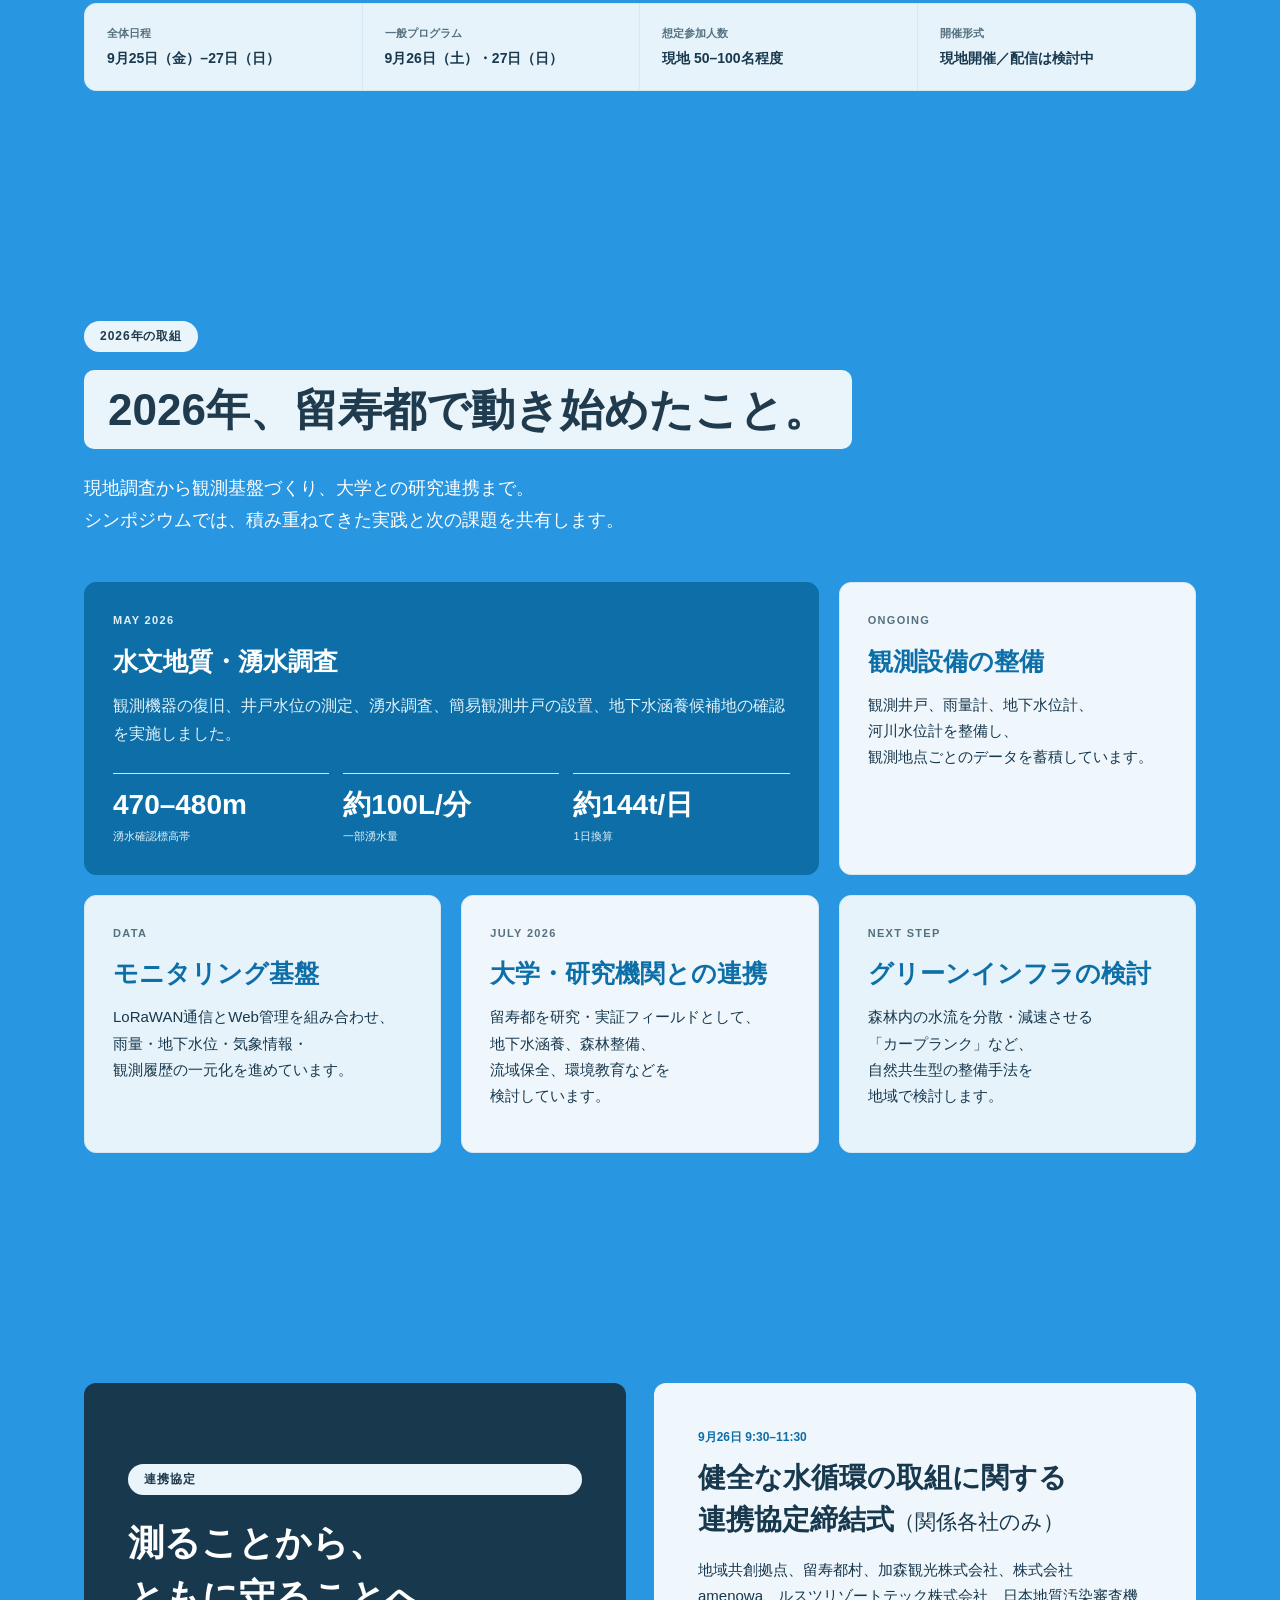
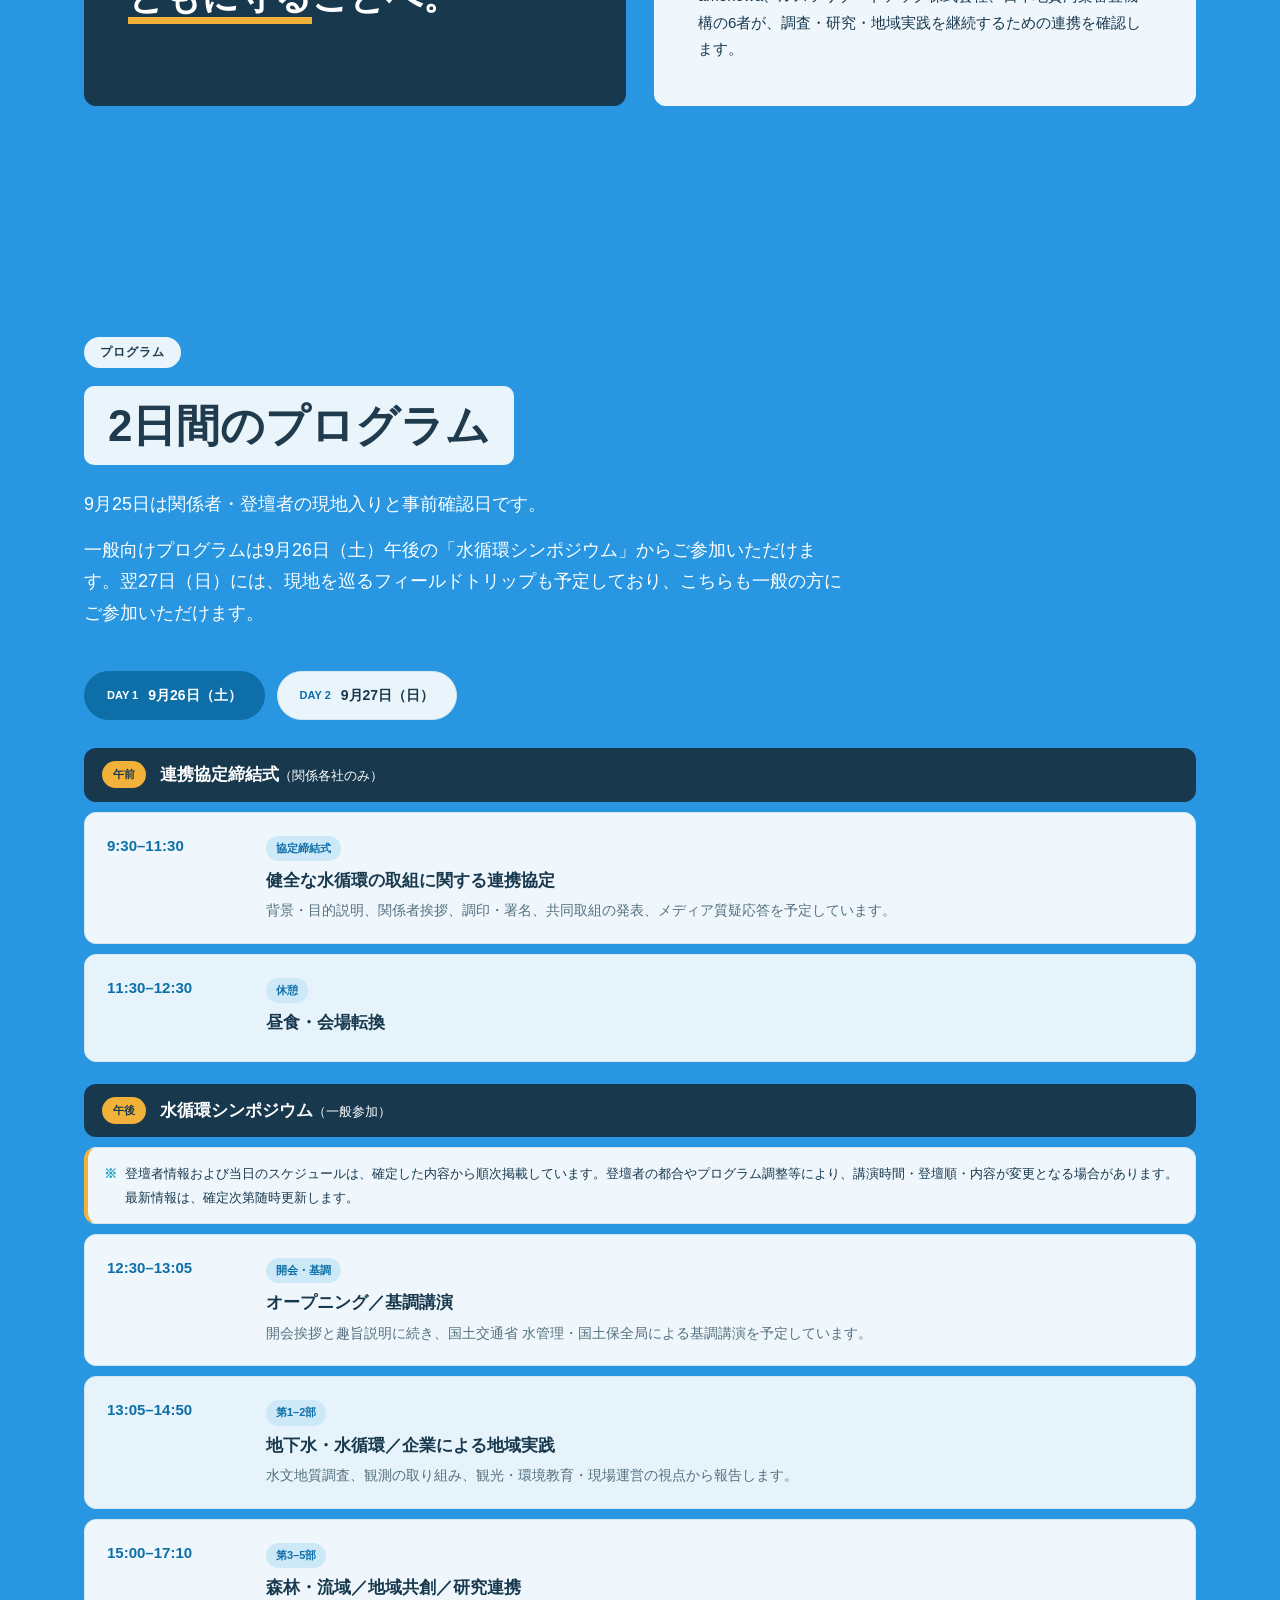
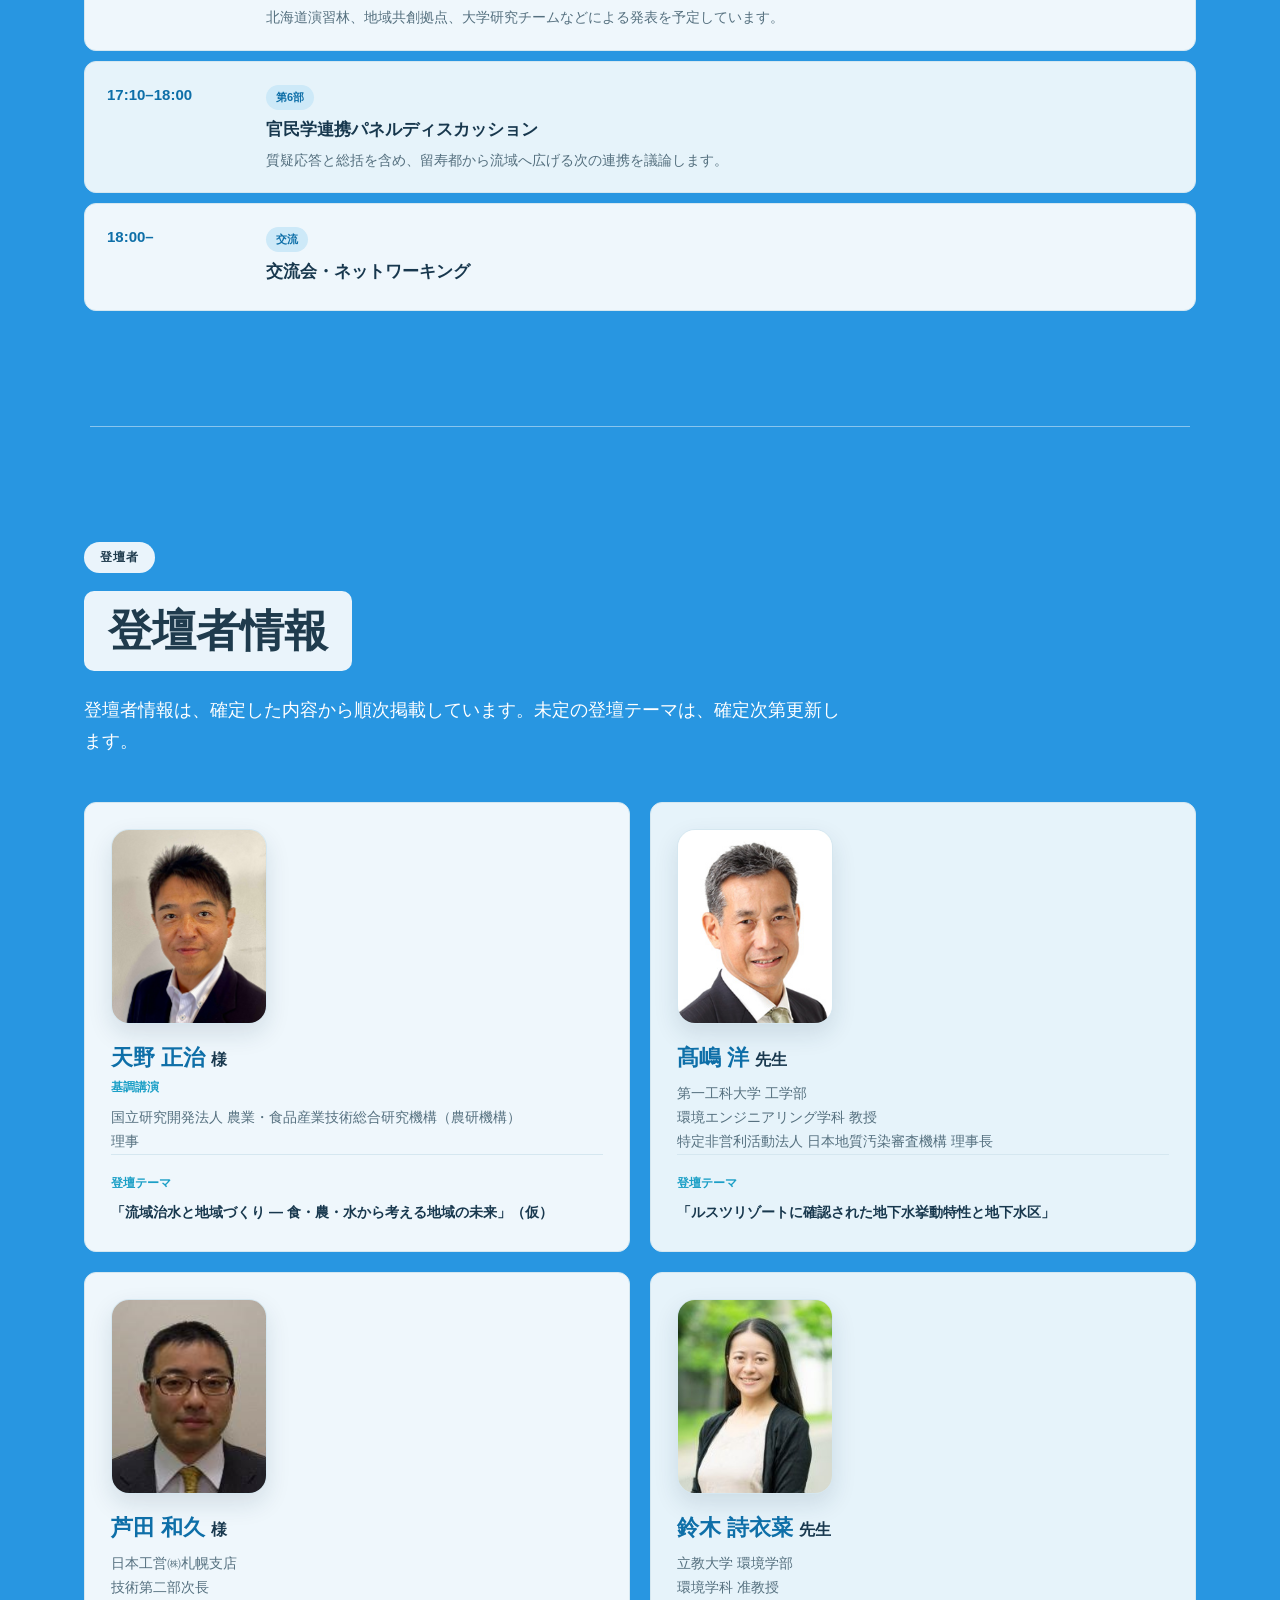
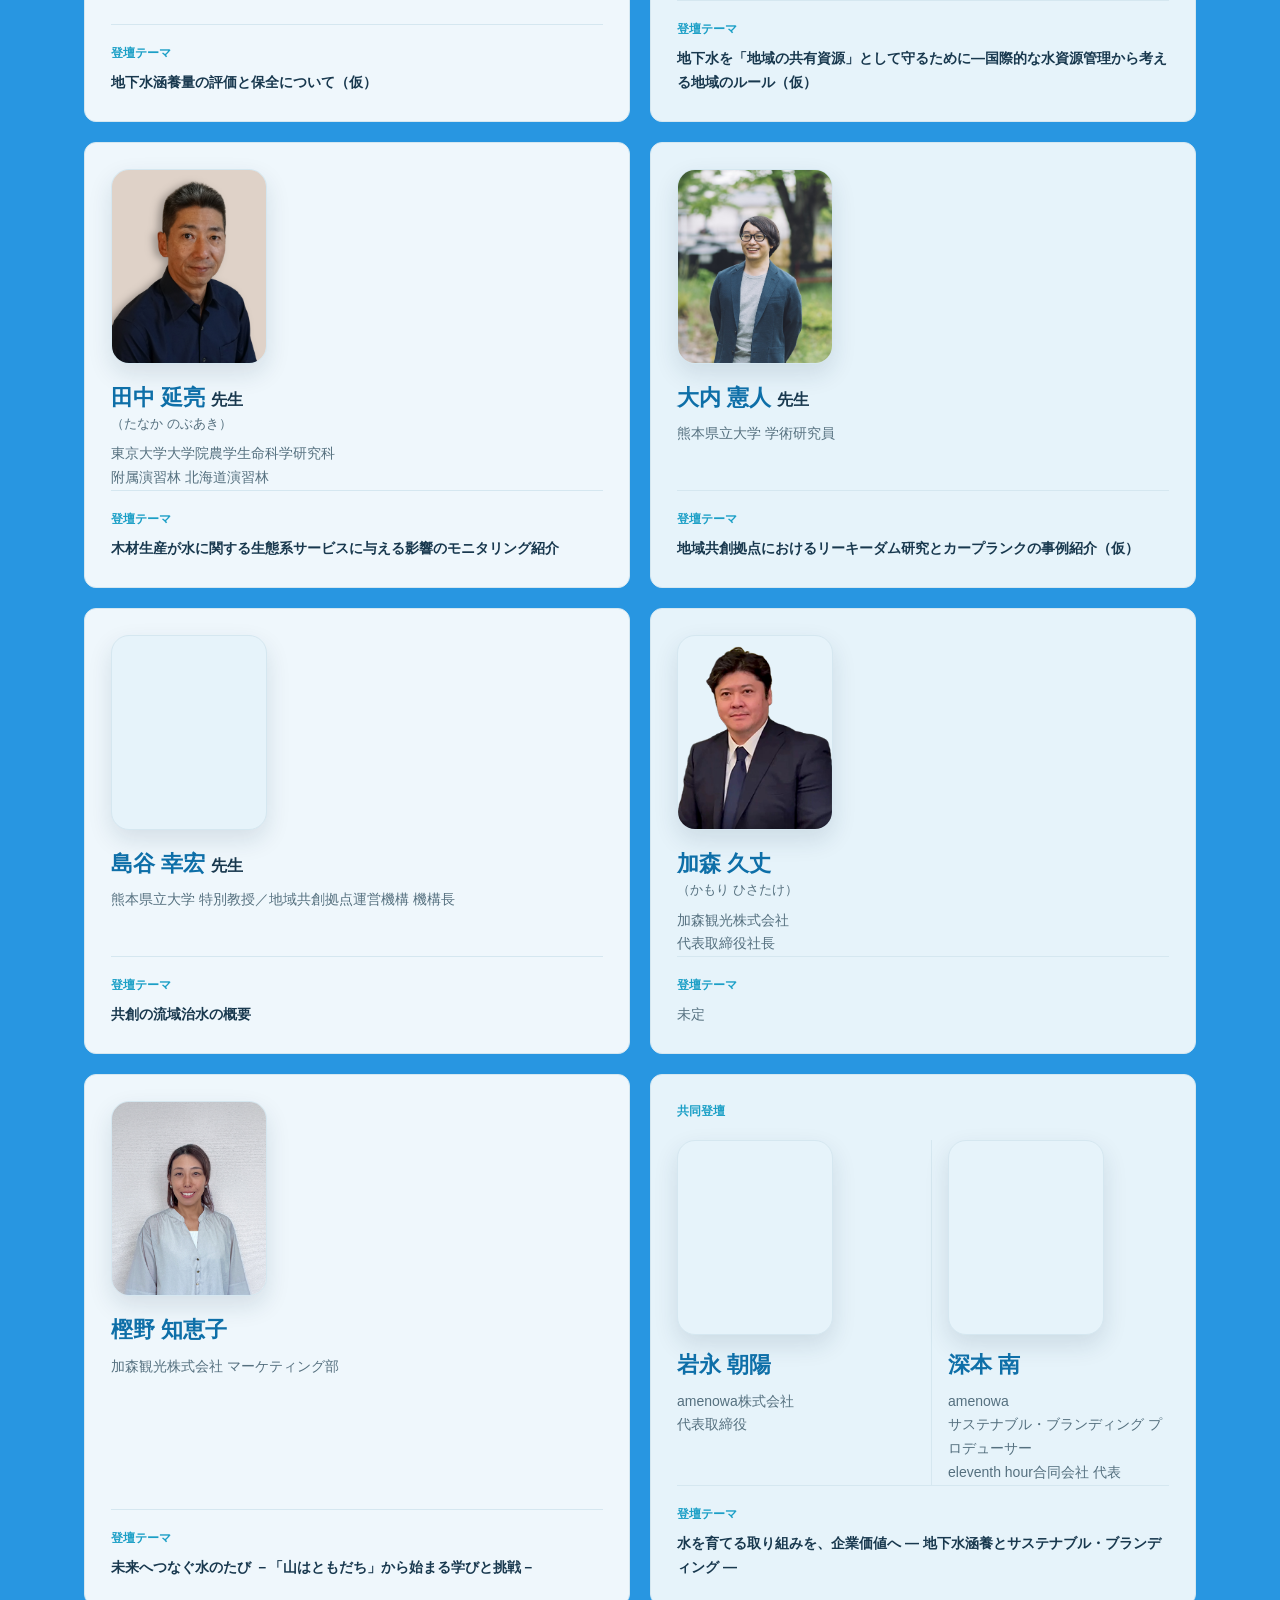
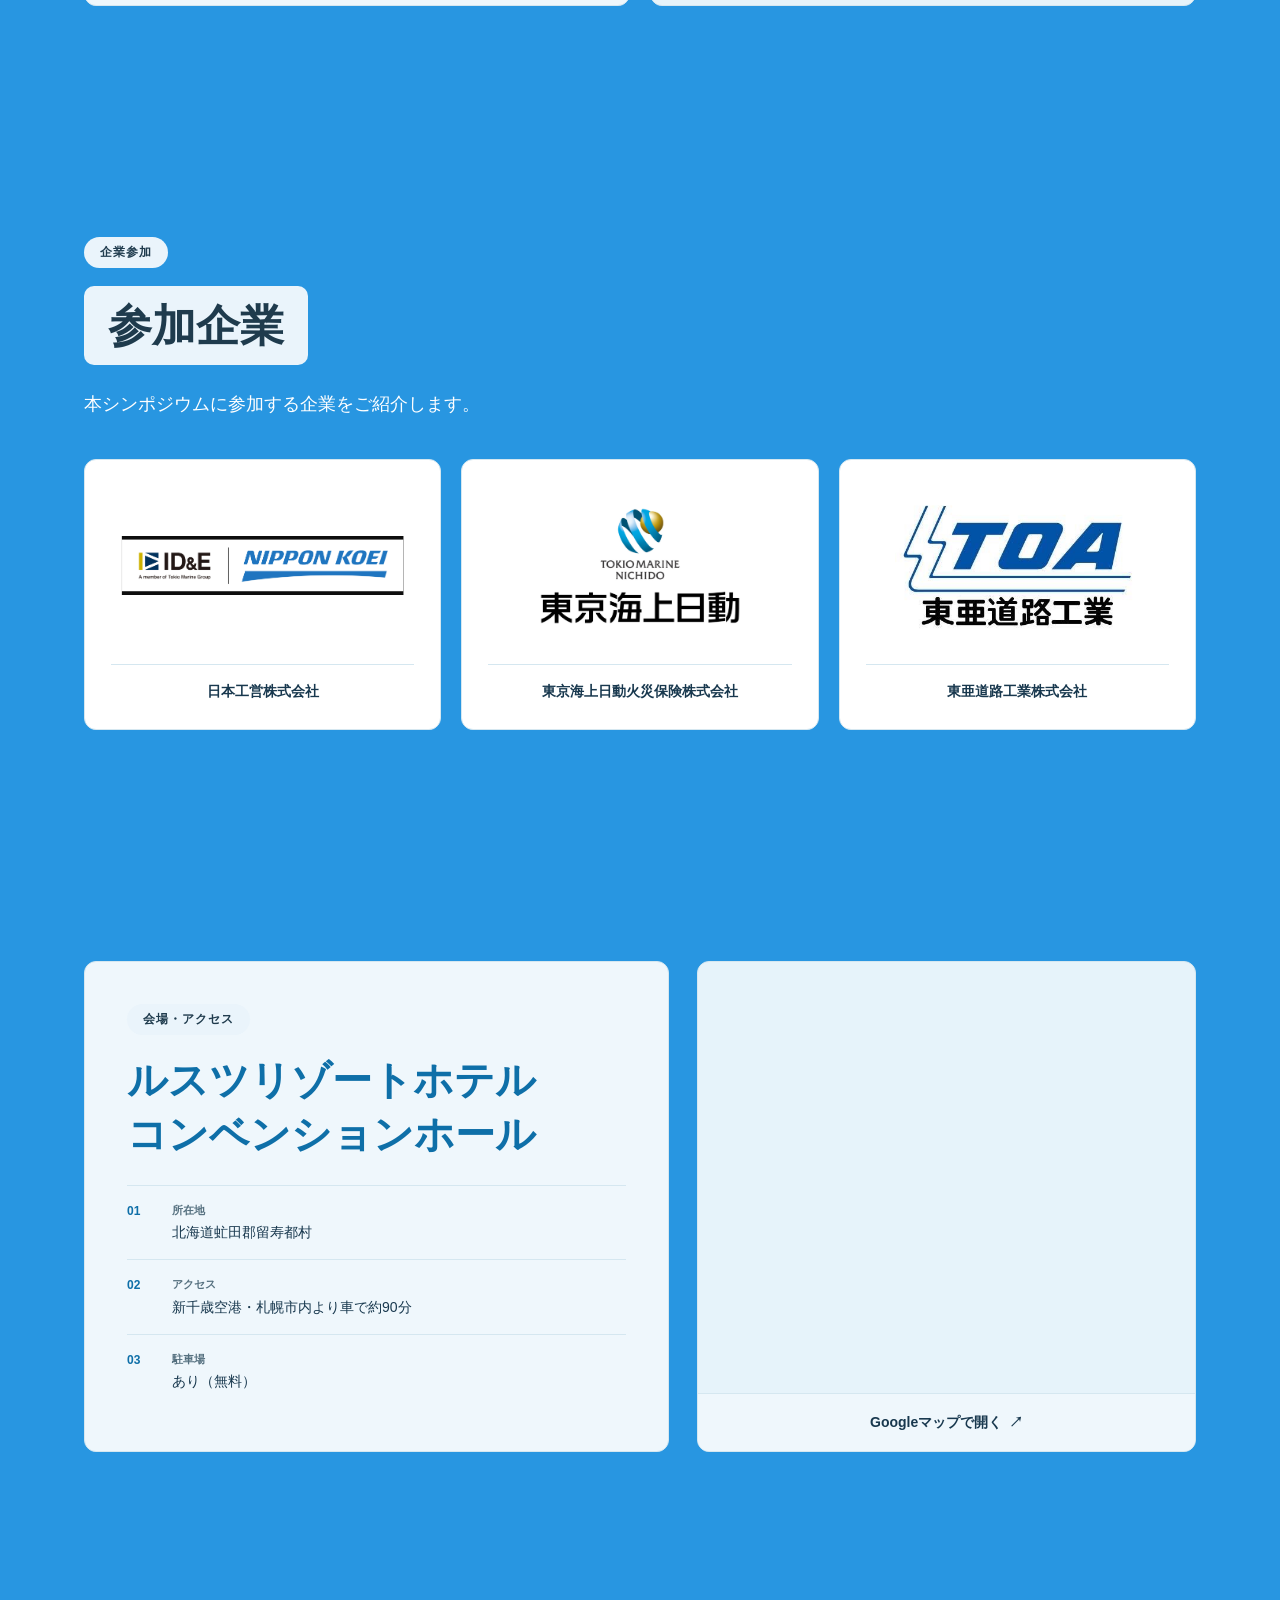
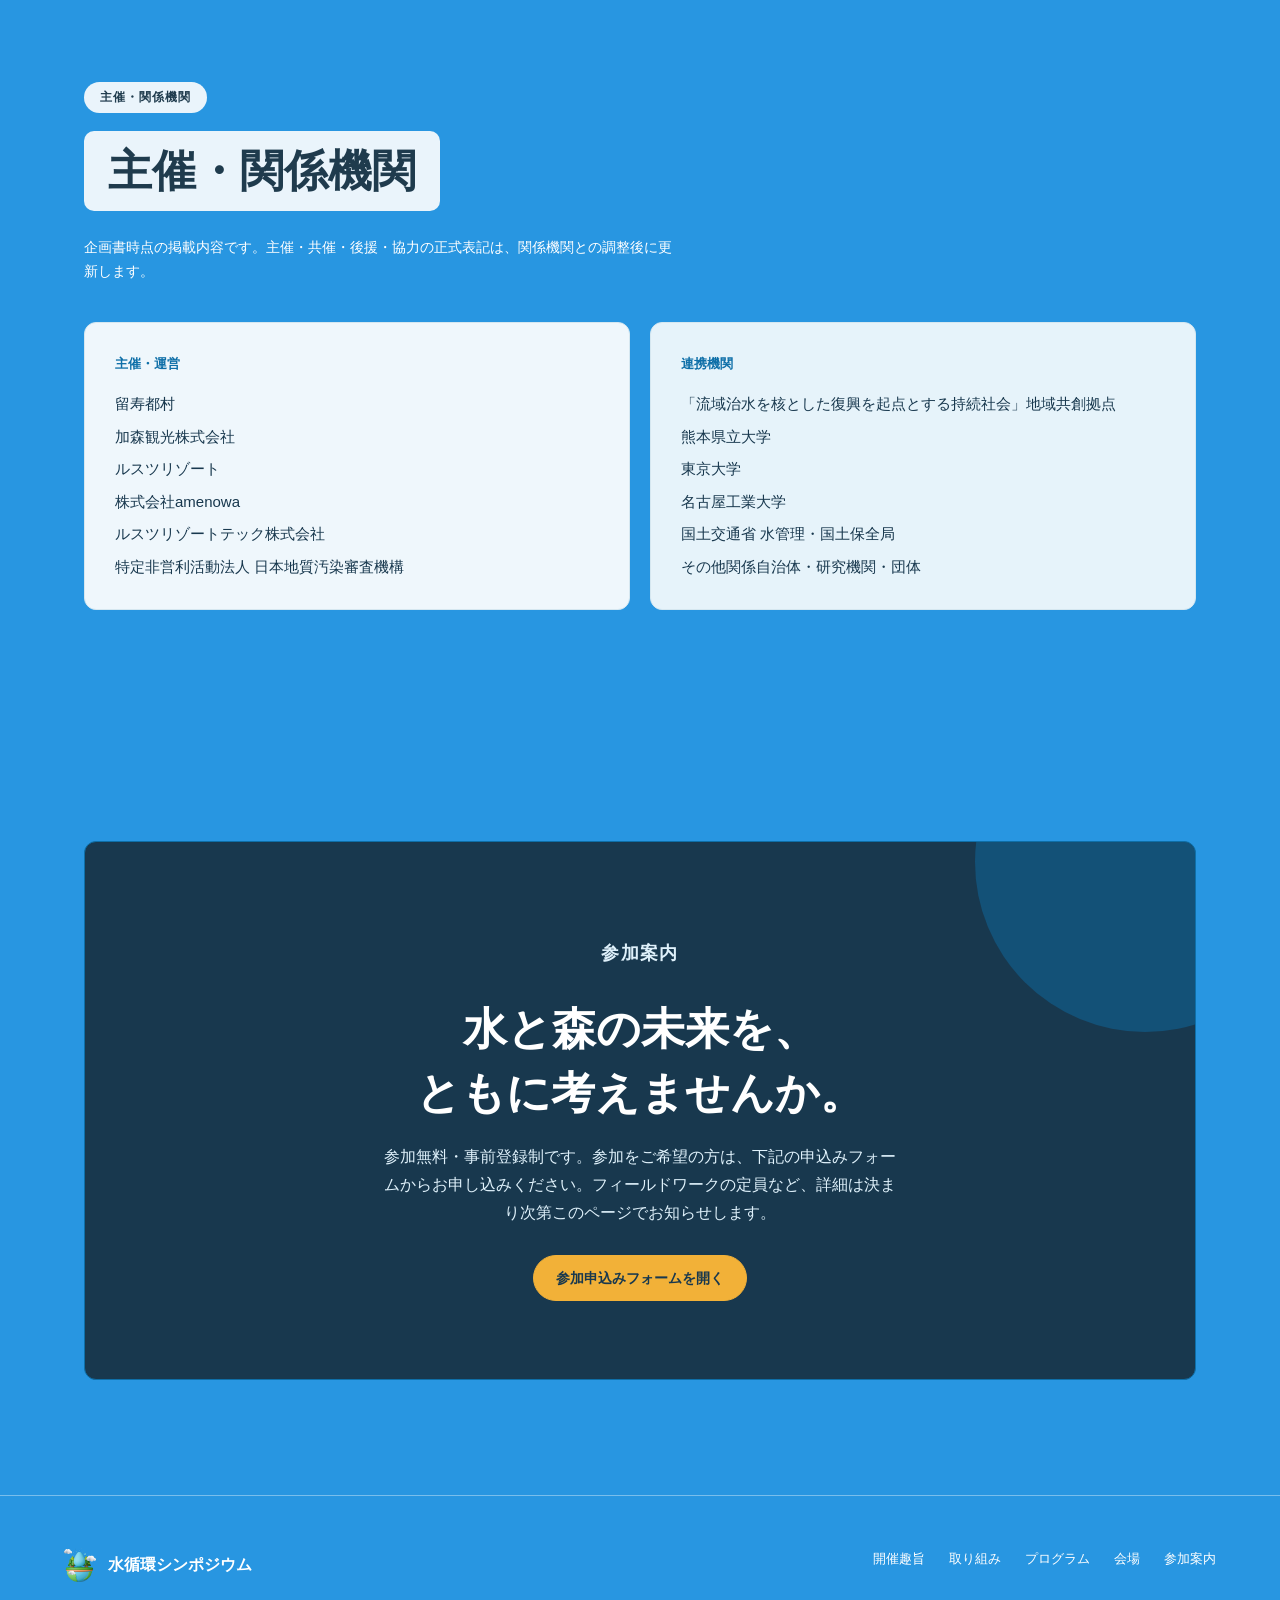
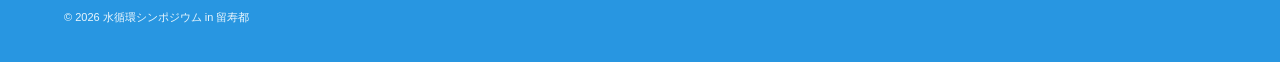
==== commit f0a31639: "Match joint speaker card sizing" ====
--- a/index.html
+++ b/index.html
@@ -44,7 +44,7 @@
   }
   </script>
 
-  <link rel="stylesheet" href="css/style.css?v=20260907-jointspeaker1">
+  <link rel="stylesheet" href="css/style.css?v=20260907-jointspeaker2">
   <script src="js/main.js?v=20260812-type2" defer></script>
 </head>
 
--- a/css/style.css
+++ b/css/style.css
@@ -1040,7 +1040,7 @@
 }
 
 .spk-pair{
-  grid-column:1 / -1;
+  grid-column:auto;
 }
 
 .spk-pair > .speaker-kind{
@@ -1050,23 +1050,22 @@
 .speaker-pair-grid{
   display:grid;
   grid-template-columns:repeat(2,minmax(0,1fr));
-  gap:20px;
+  gap:16px;
 }
 
 .speaker-person{
-  display:grid;
-  grid-template-columns:156px minmax(0,1fr);
-  gap:20px;
-  align-items:start;
+  display:flex;
+  flex-direction:column;
   min-width:0;
-  padding:20px;
-  border:1px solid var(--panel-line);
-  border-radius:10px;
-  background:var(--white);
+}
+
+.speaker-person + .speaker-person{
+  padding-left:16px;
+  border-left:1px solid var(--panel-line);
 }
 
 .spk-pair .speaker-photo{
-  margin-bottom:0;
+  margin-bottom:14px;
 }
 
 .speaker-topic{
@@ -1487,10 +1486,6 @@
     min-height:0;
   }
 
-  .speaker-pair-grid{
-    grid-template-columns:1fr;
-  }
-
   .overview-strip,
   .initiative-grid,
   .org-group{
@@ -1597,8 +1592,16 @@
     width:100%;
   }
 
-  .speaker-person{
+  .speaker-pair-grid{
     grid-template-columns:1fr;
+    gap:22px;
+  }
+
+  .speaker-person + .speaker-person{
+    padding-top:22px;
+    padding-left:0;
+    border-top:1px solid var(--panel-line);
+    border-left:0;
   }
 
   .overview-strip > div{
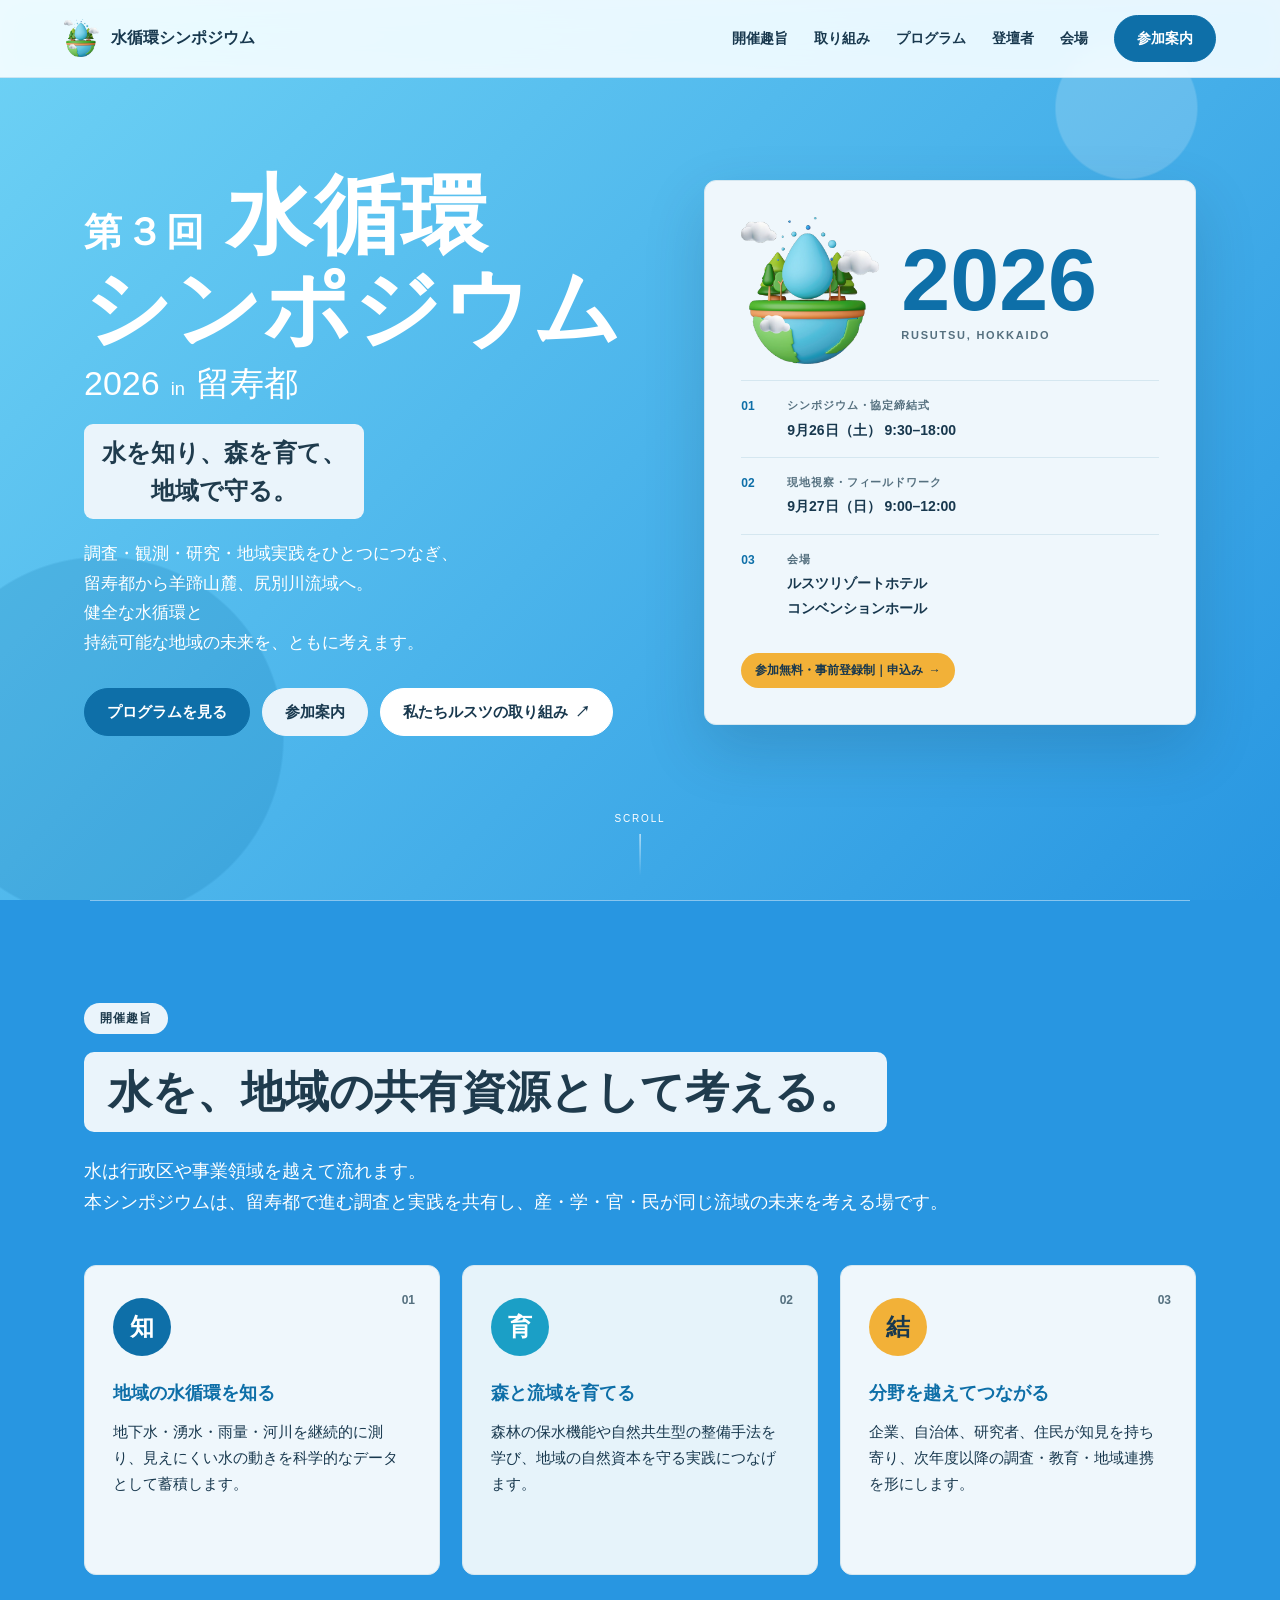
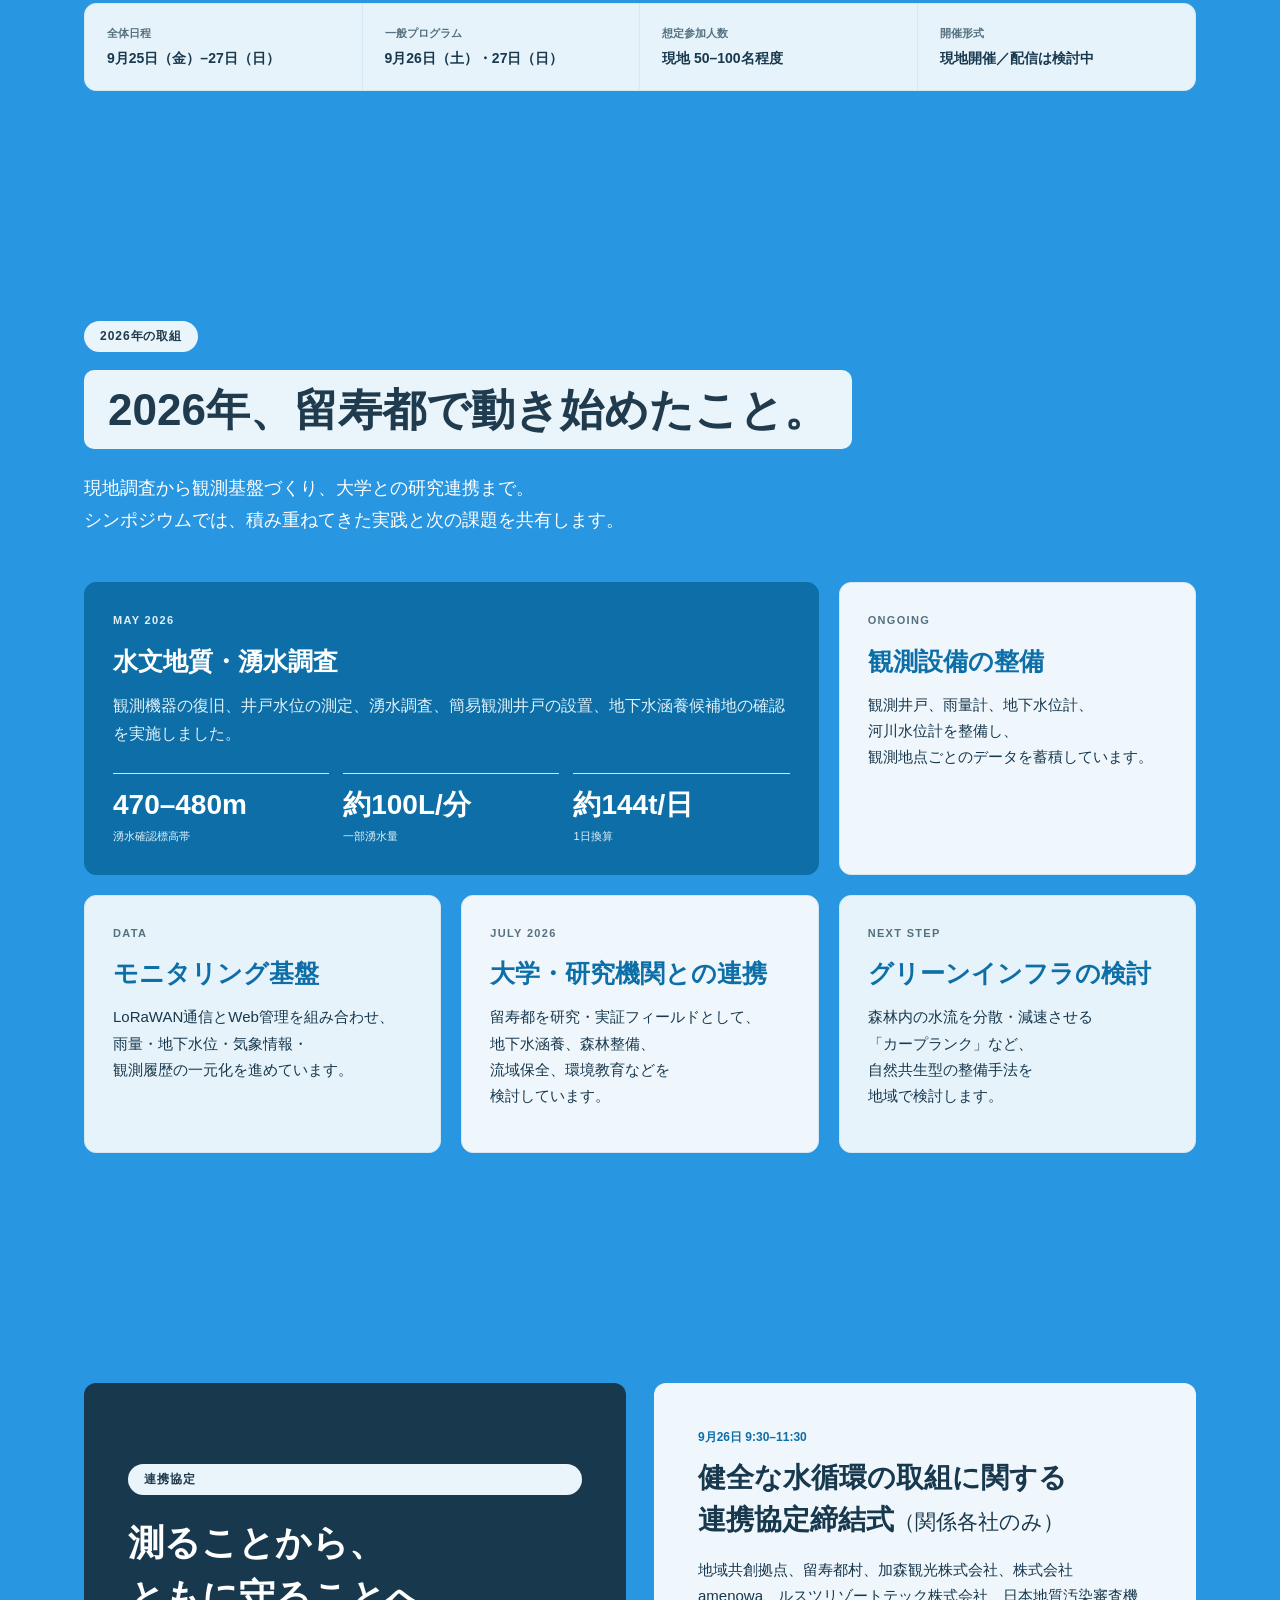
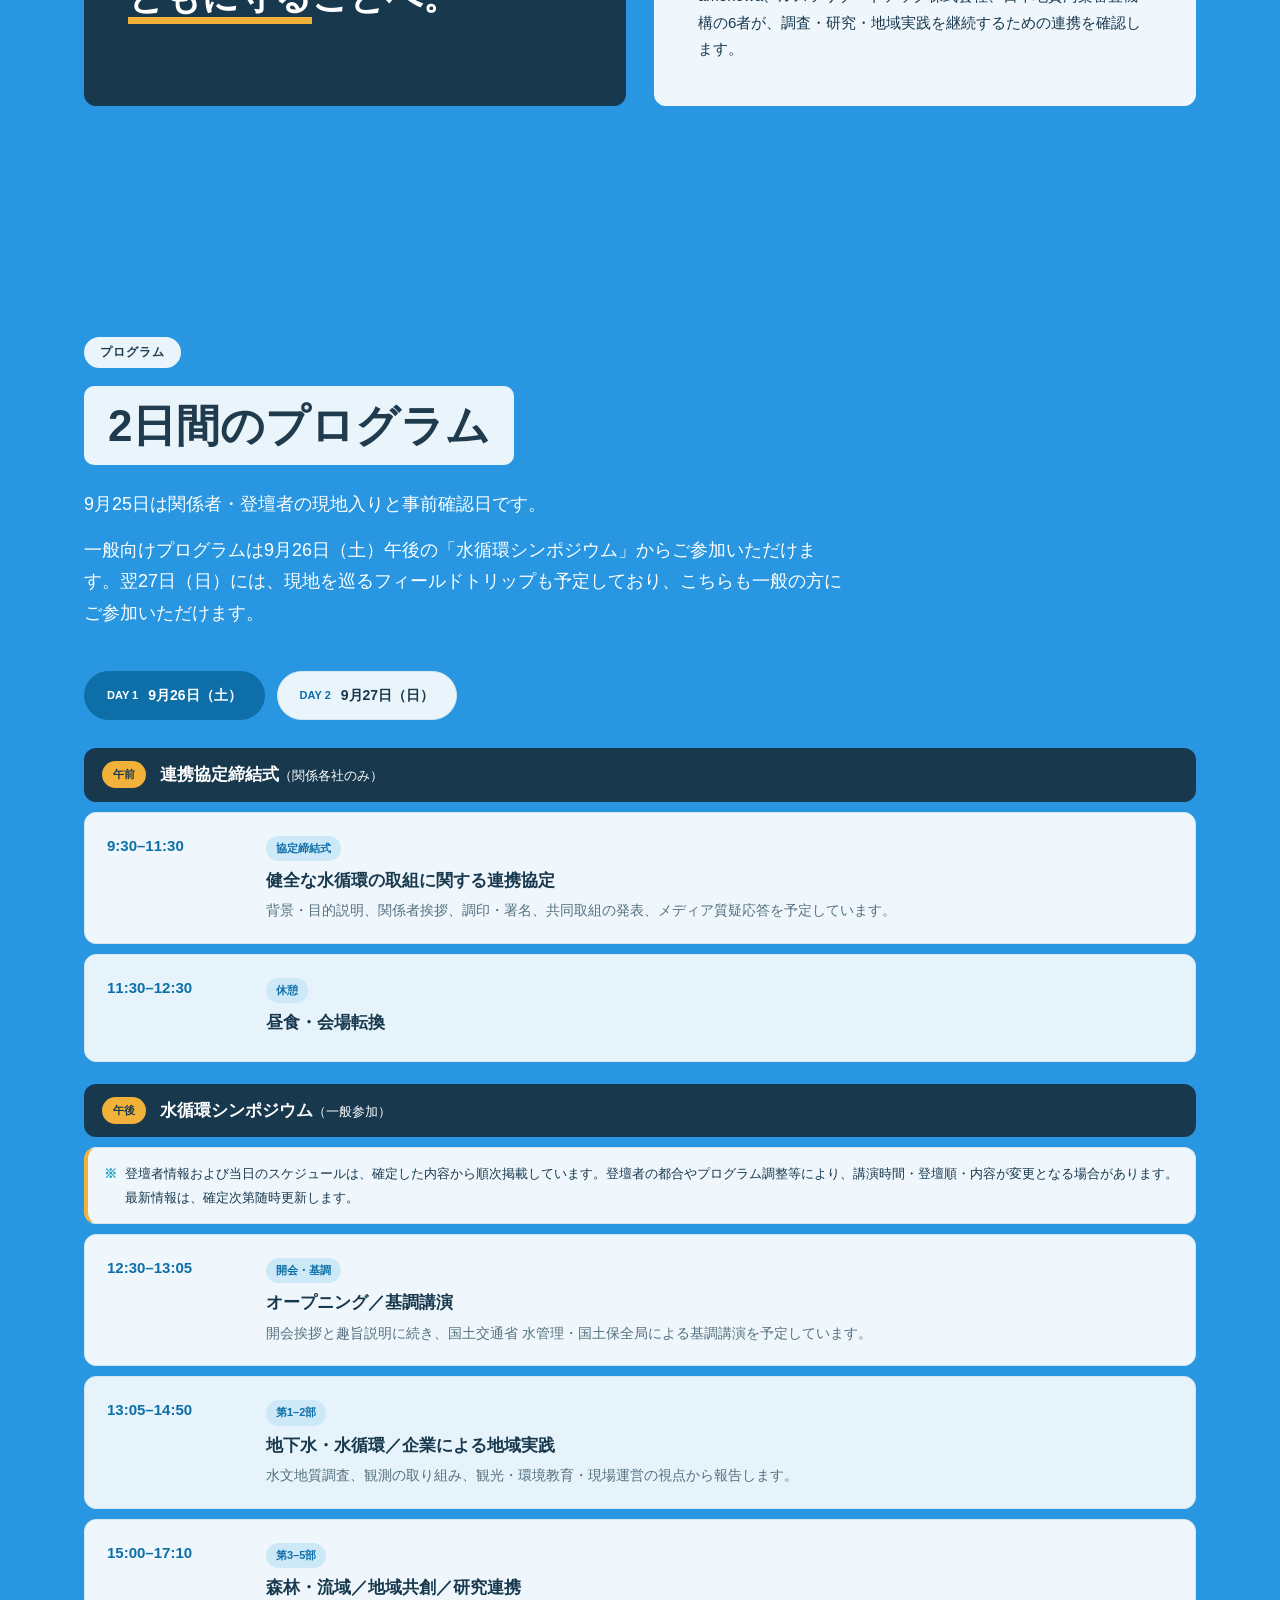
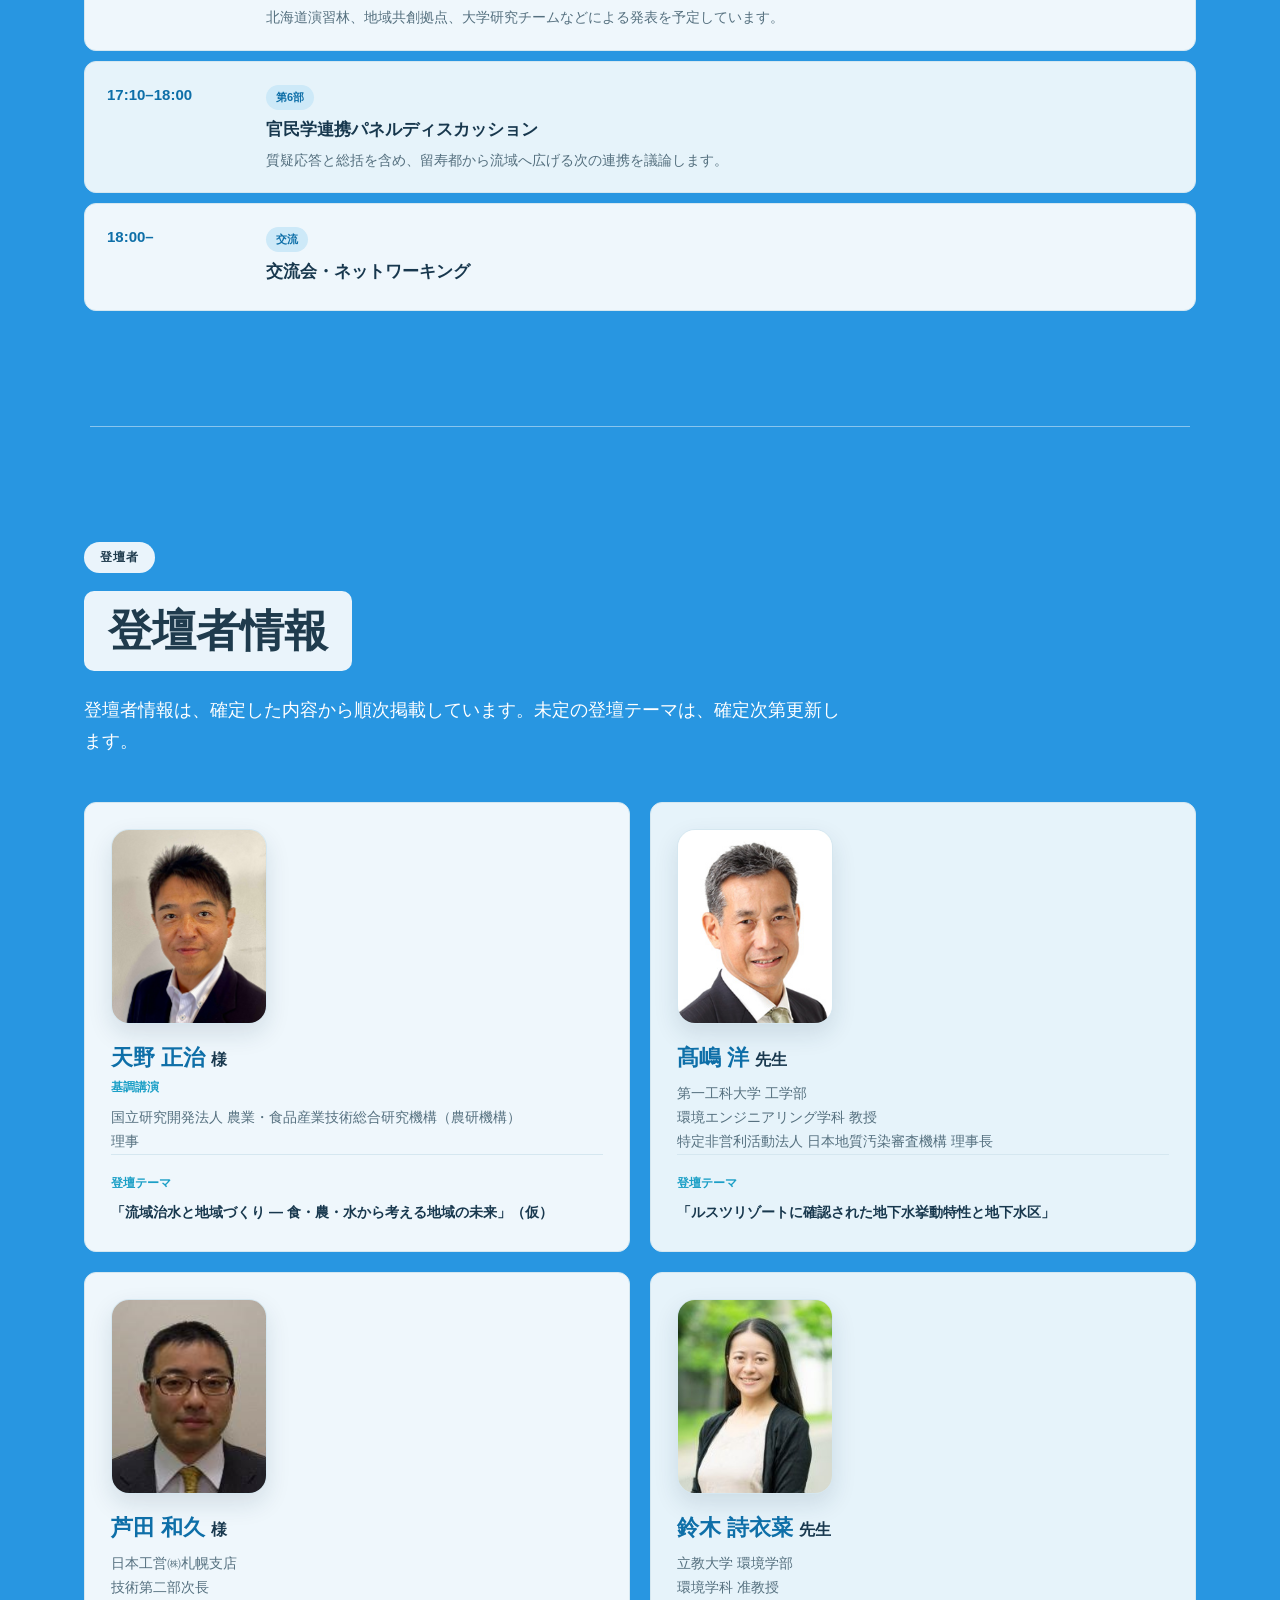
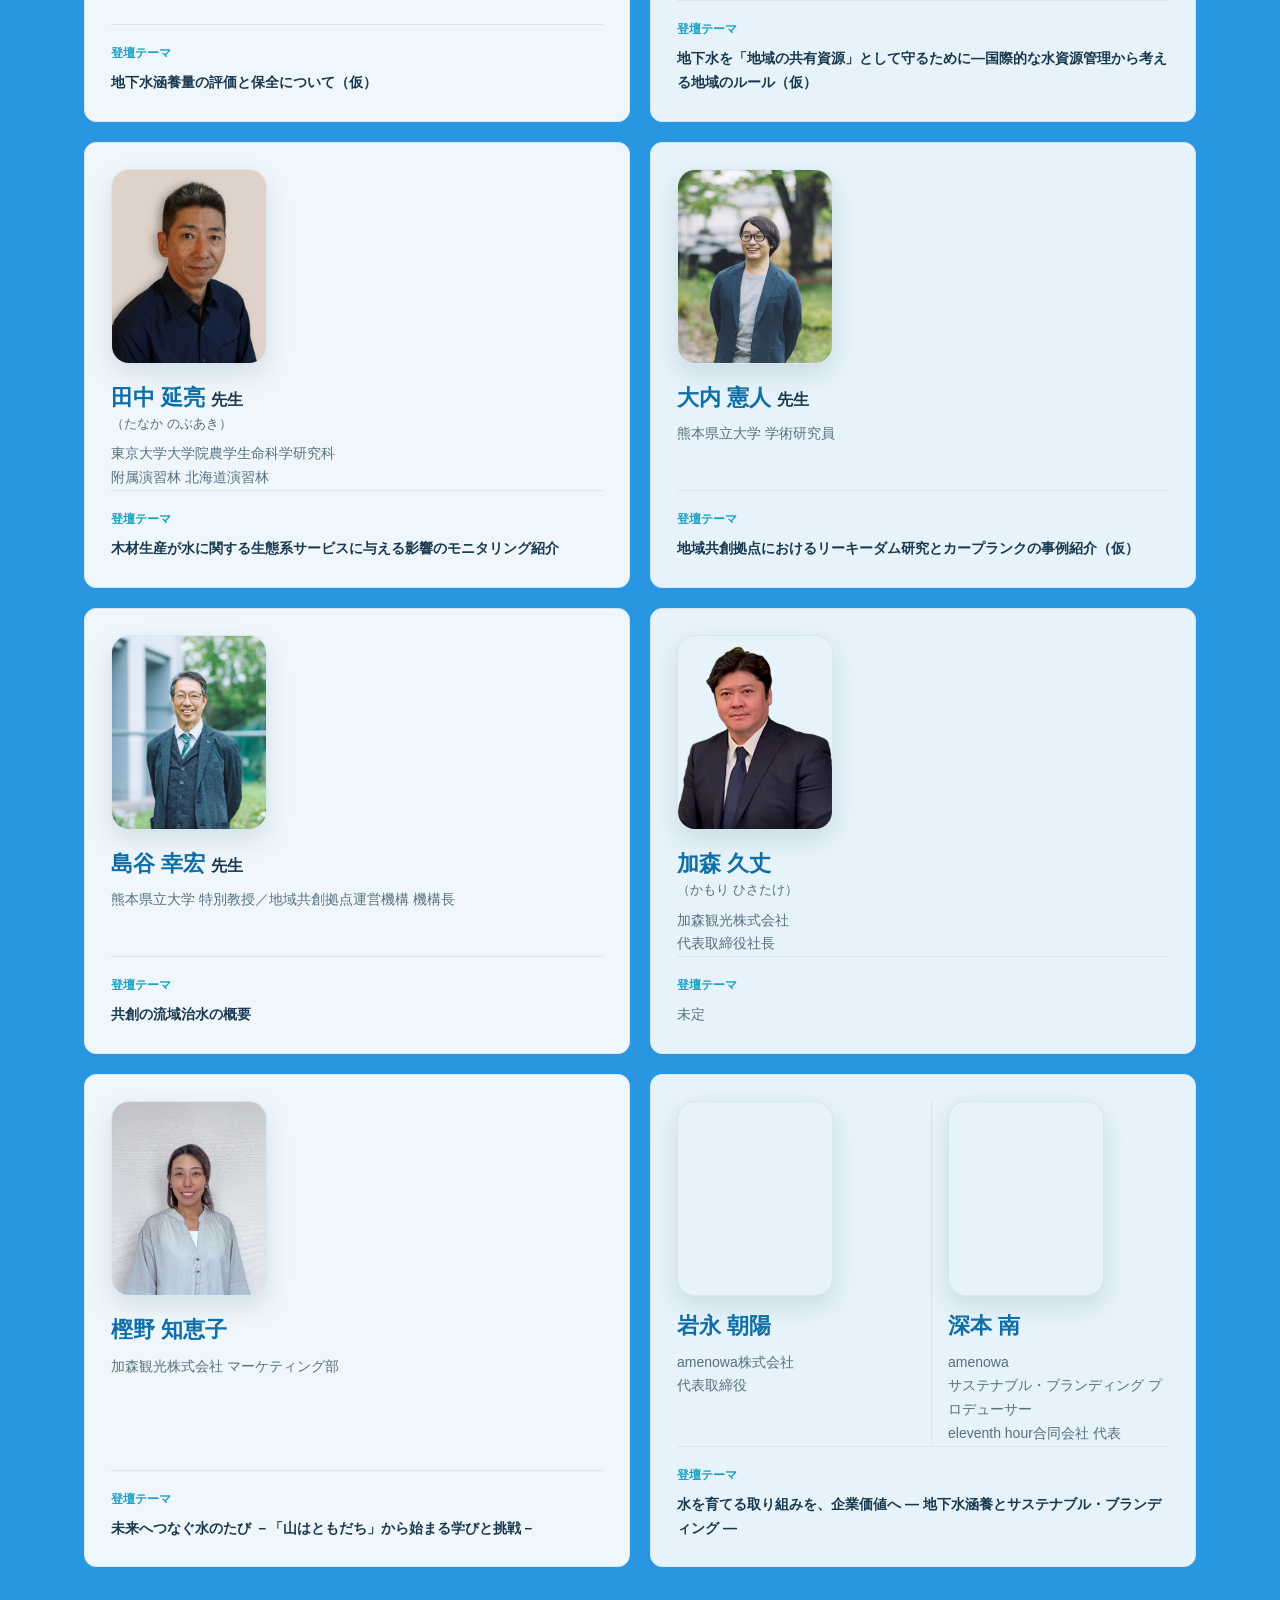
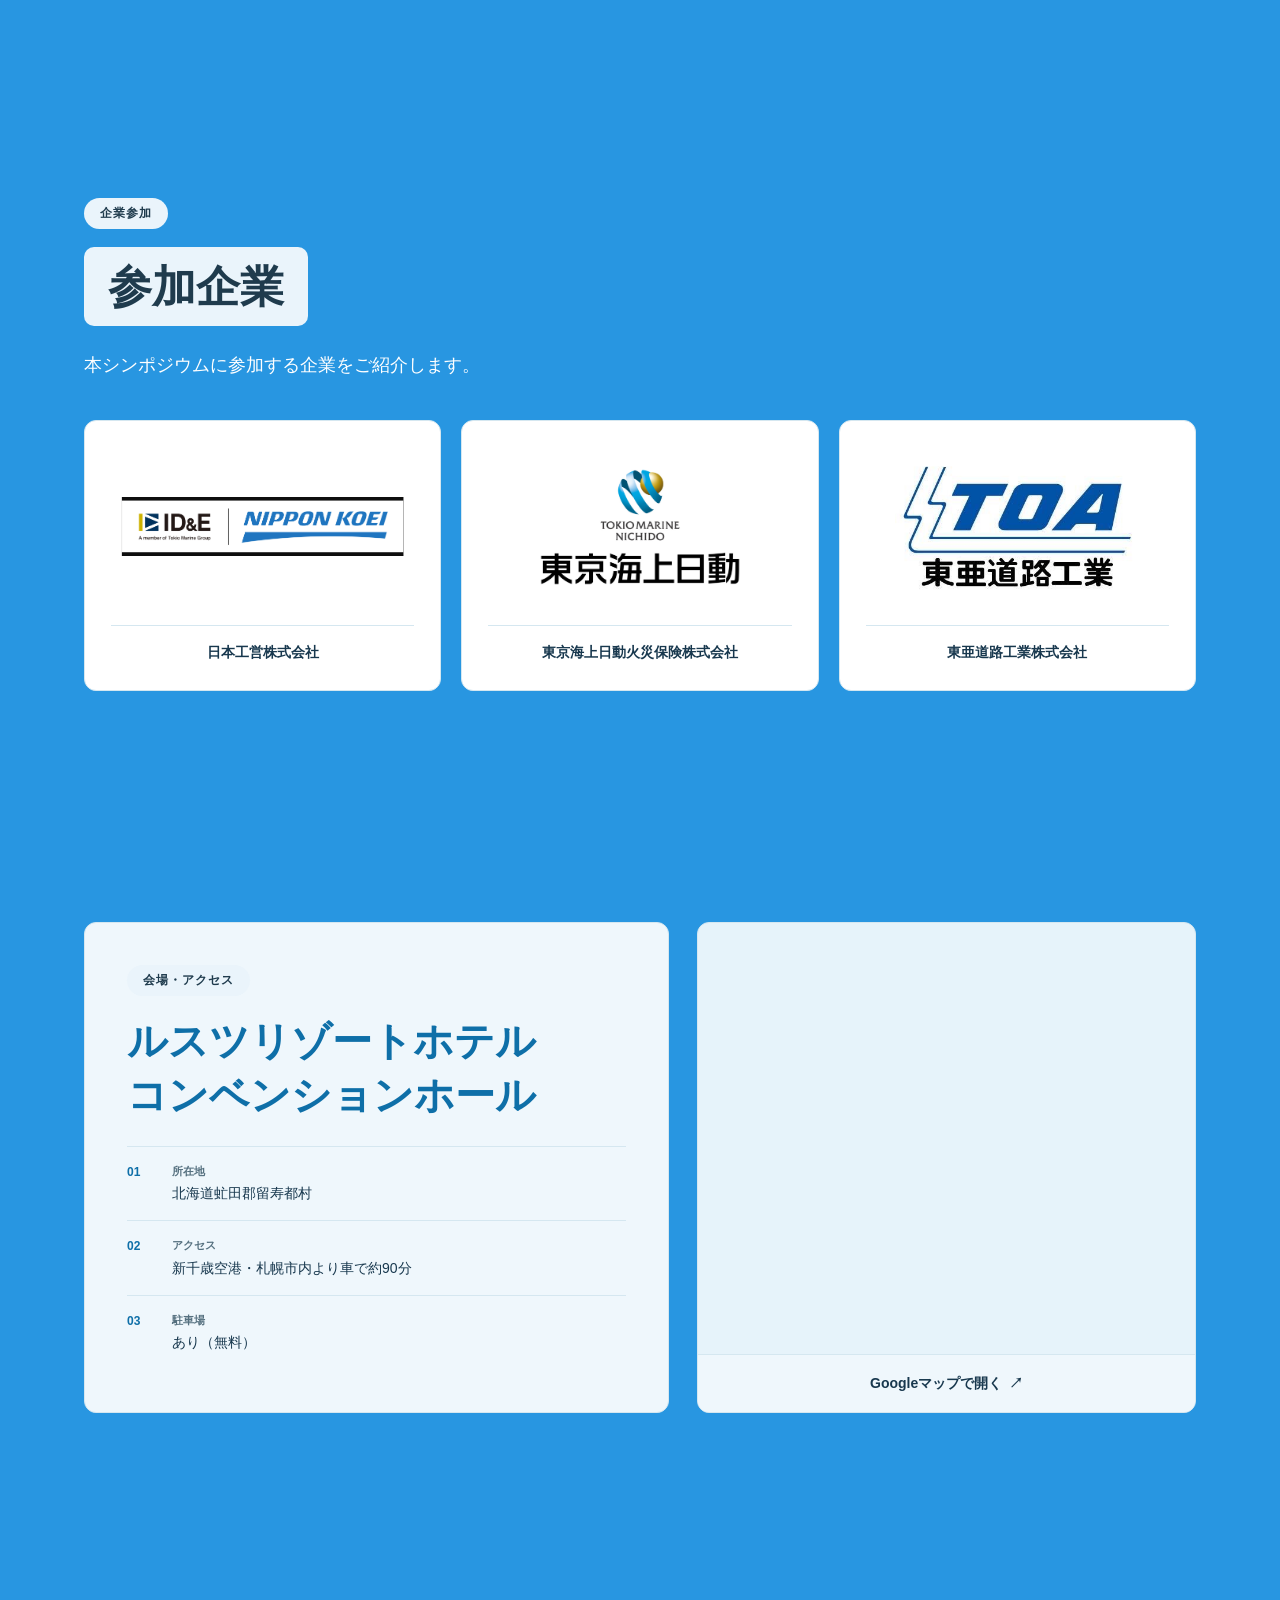
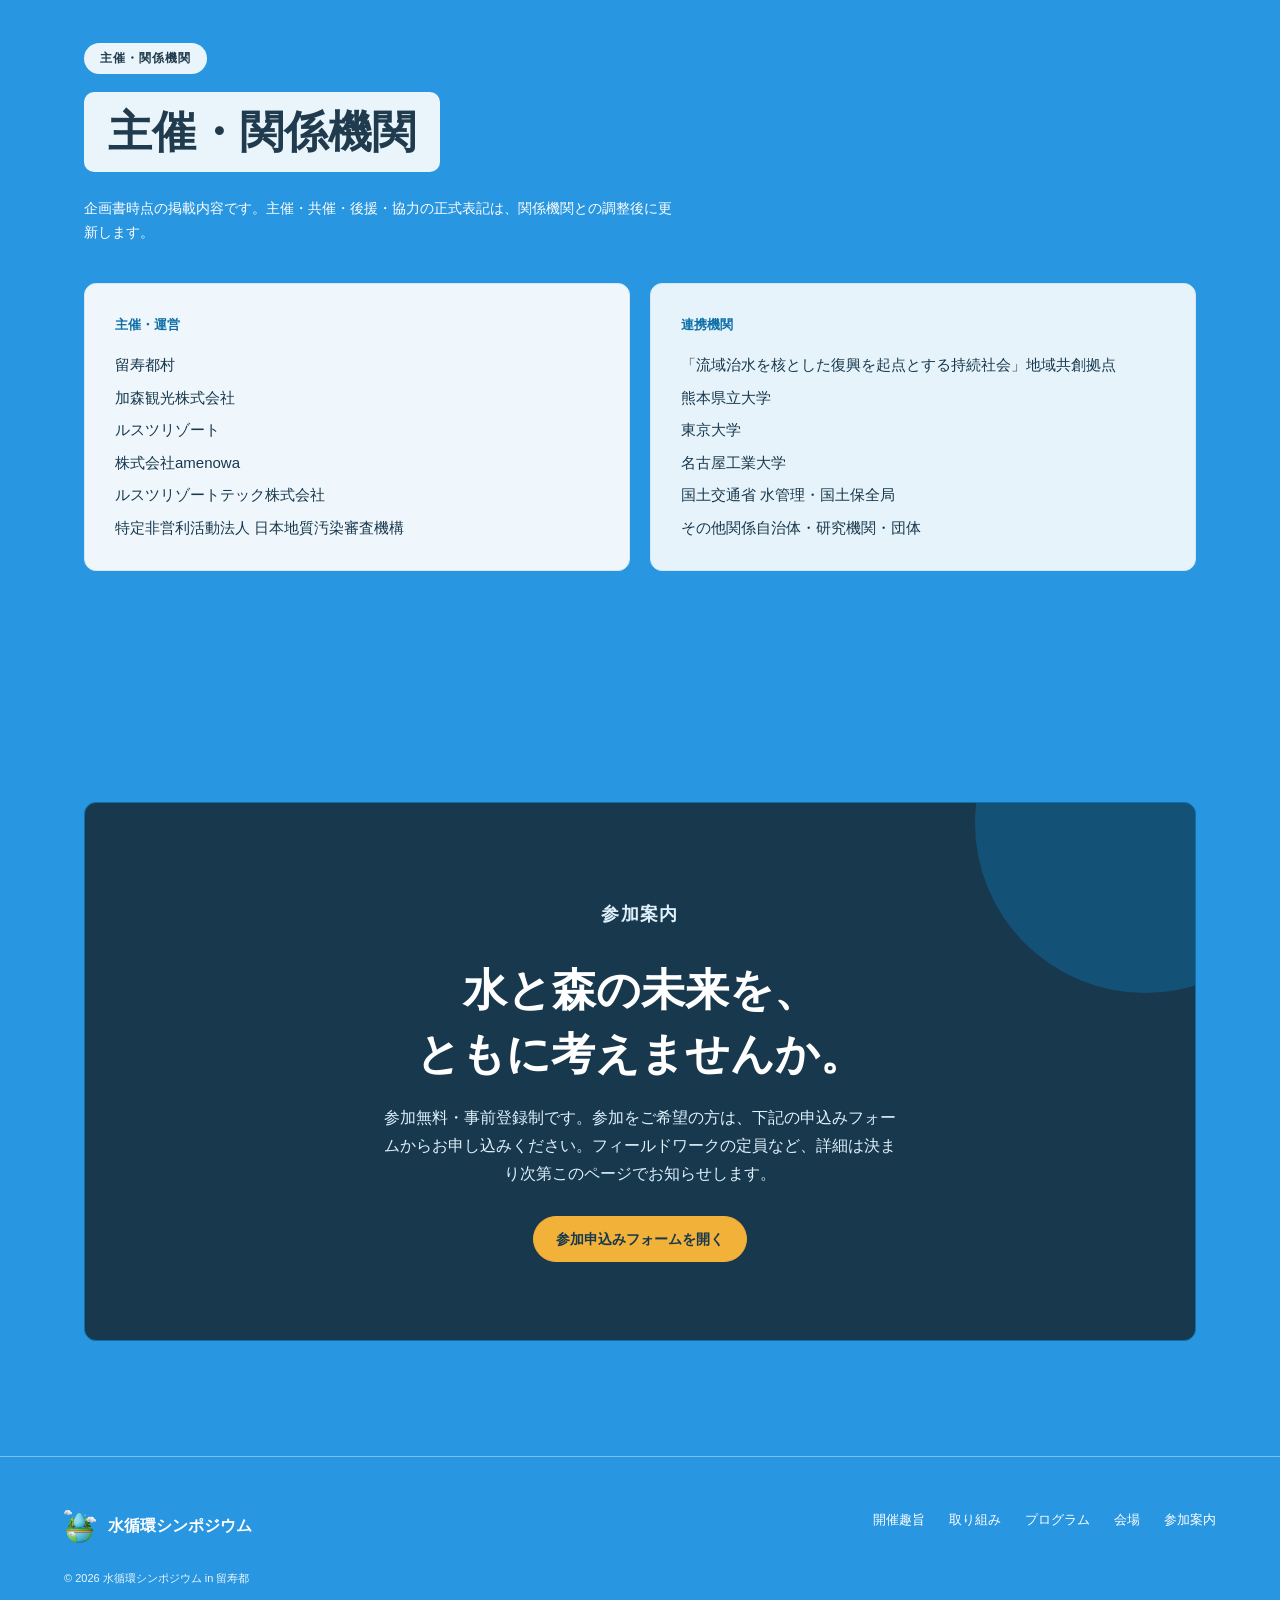
==== commit 285c250c: "Remove joint speaker heading" ====
--- a/index.html
+++ b/index.html
@@ -44,7 +44,7 @@
   }
   </script>
 
-  <link rel="stylesheet" href="css/style.css?v=20260907-jointspeaker2">
+  <link rel="stylesheet" href="css/style.css?v=20260907-jointspeaker3">
   <script src="js/main.js?v=20260812-type2" defer></script>
 </head>
 
@@ -369,7 +369,6 @@
           </article>
 
           <article class="spk spk-pair reveal">
-            <p class="speaker-kind">共同登壇</p>
             <div class="speaker-pair-grid">
               <div class="speaker-person">
                 <img class="speaker-photo" src="img/iwanaga-asahi.jpg" alt="岩永 朝陽のプロフィール写真" width="1109" height="1109" loading="lazy" decoding="async">
--- a/css/style.css
+++ b/css/style.css
@@ -1043,10 +1043,6 @@
   grid-column:auto;
 }
 
-.spk-pair > .speaker-kind{
-  margin:0 0 18px;
-}
-
 .speaker-pair-grid{
   display:grid;
   grid-template-columns:repeat(2,minmax(0,1fr));
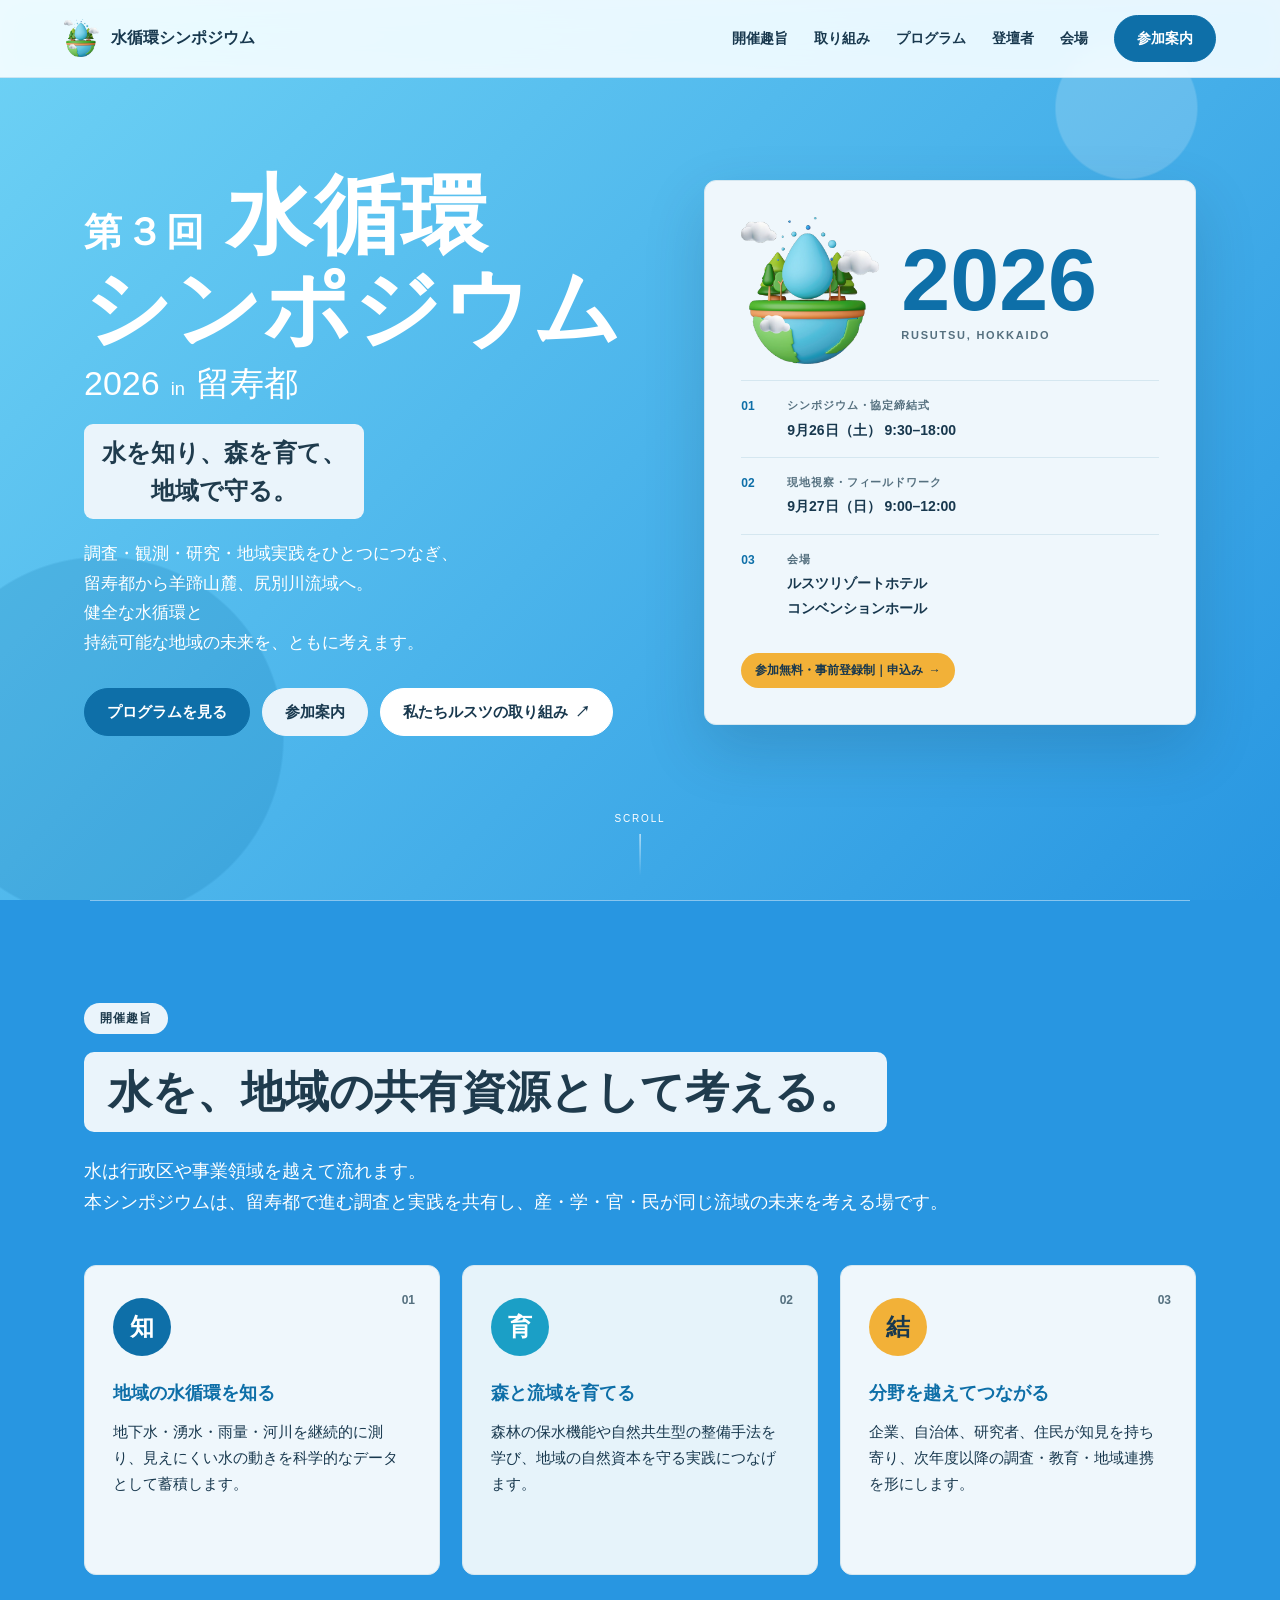
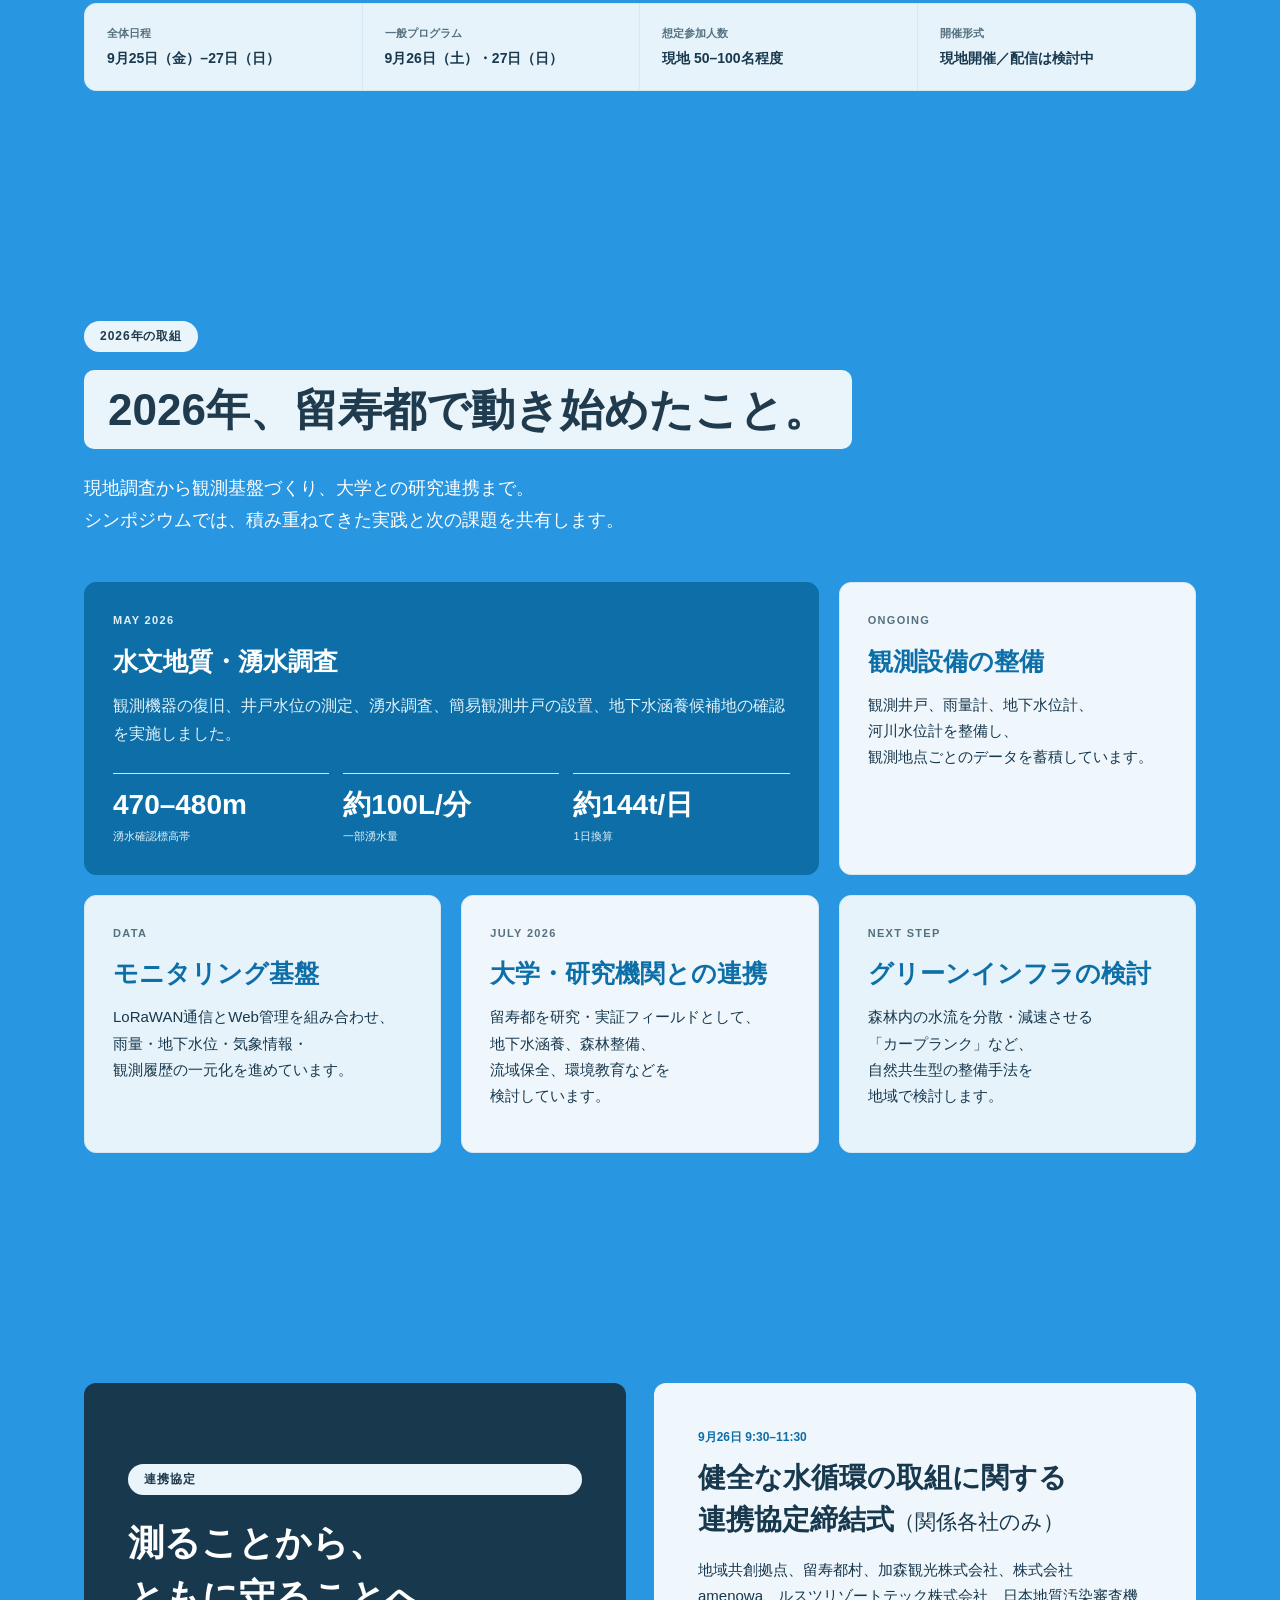
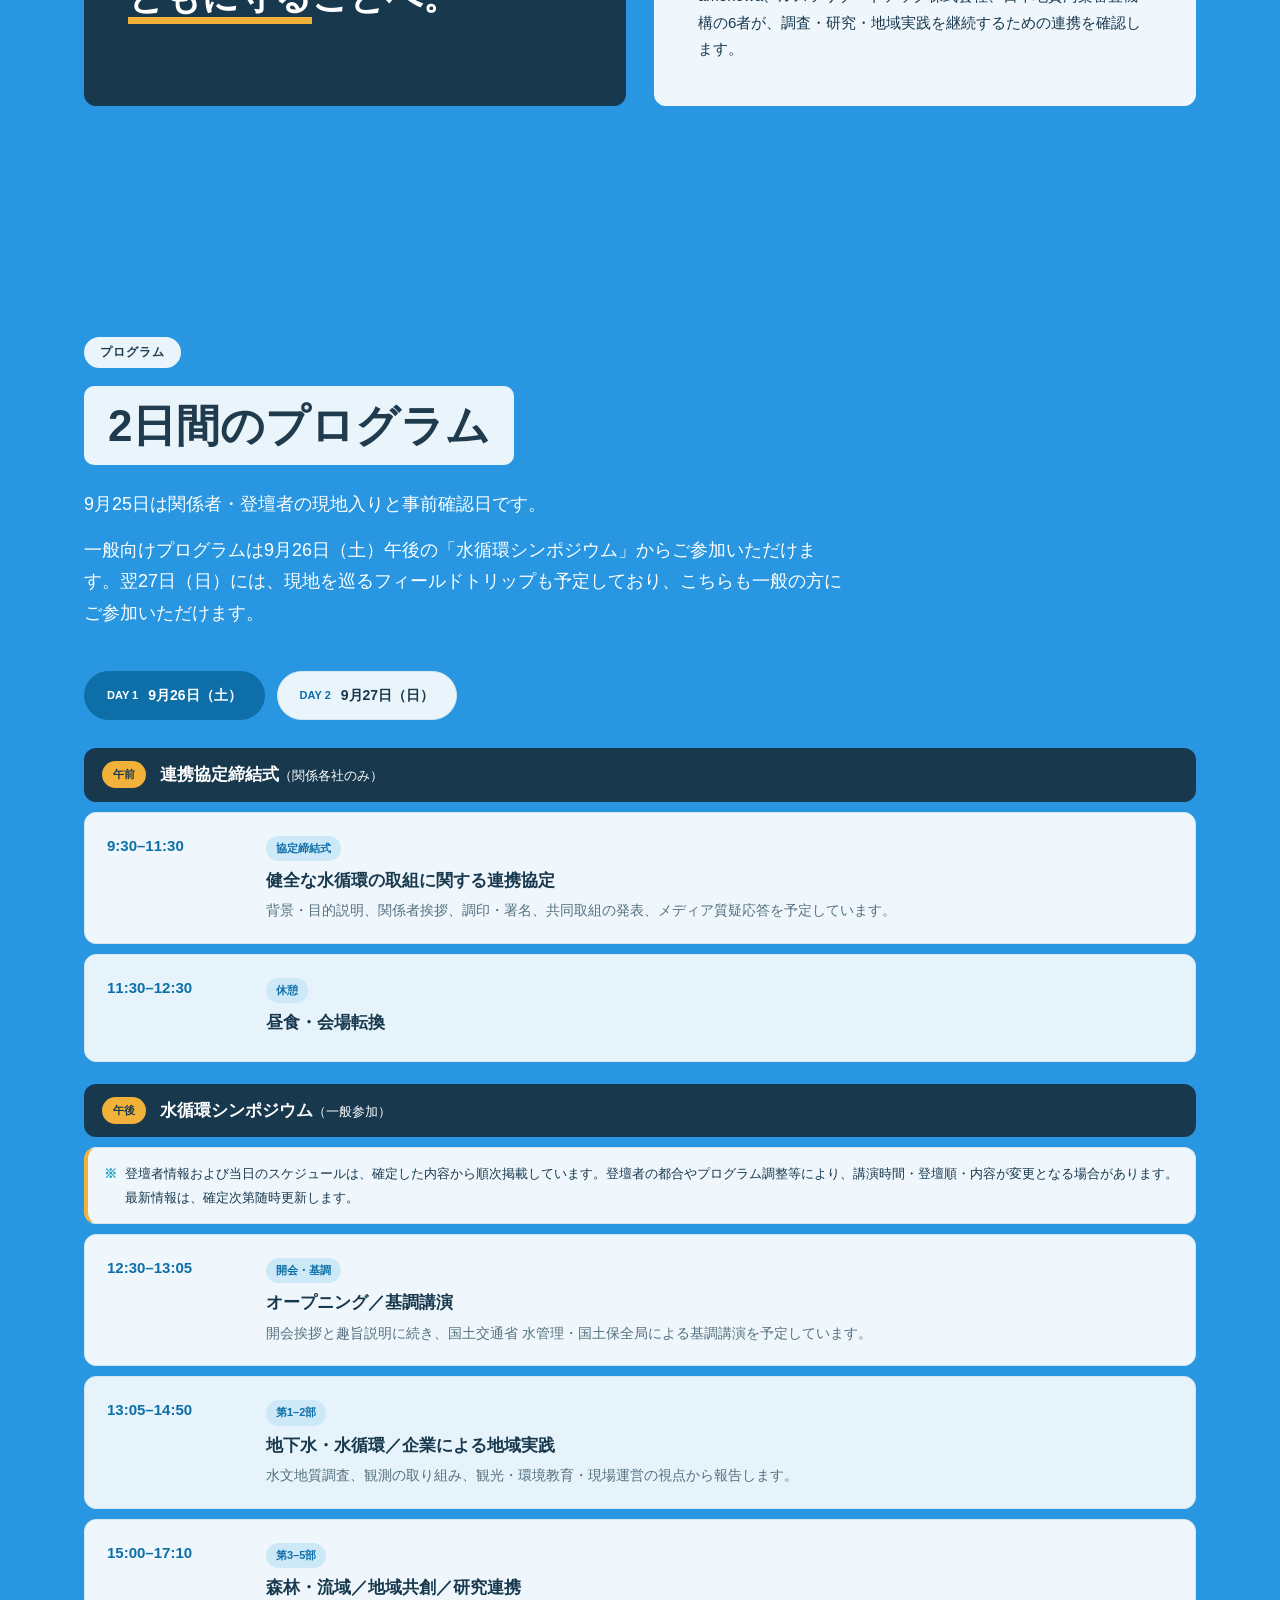
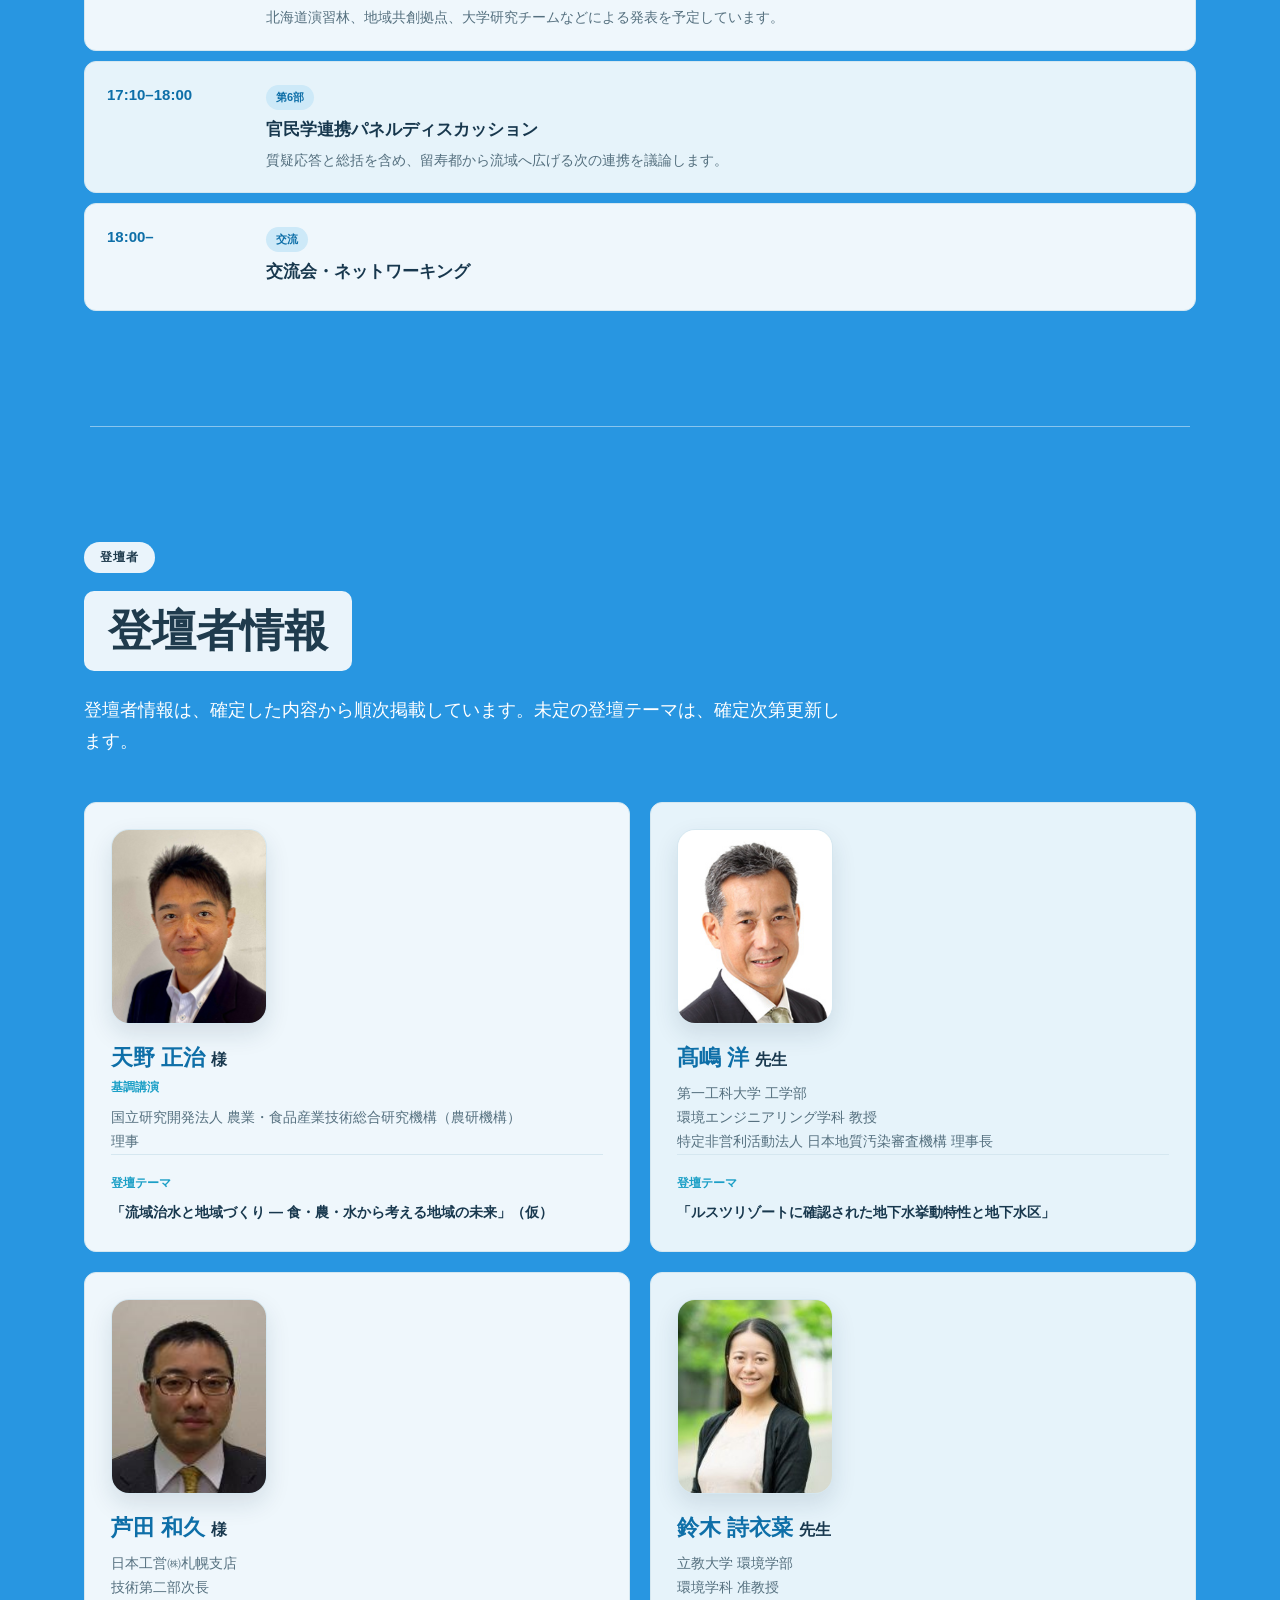
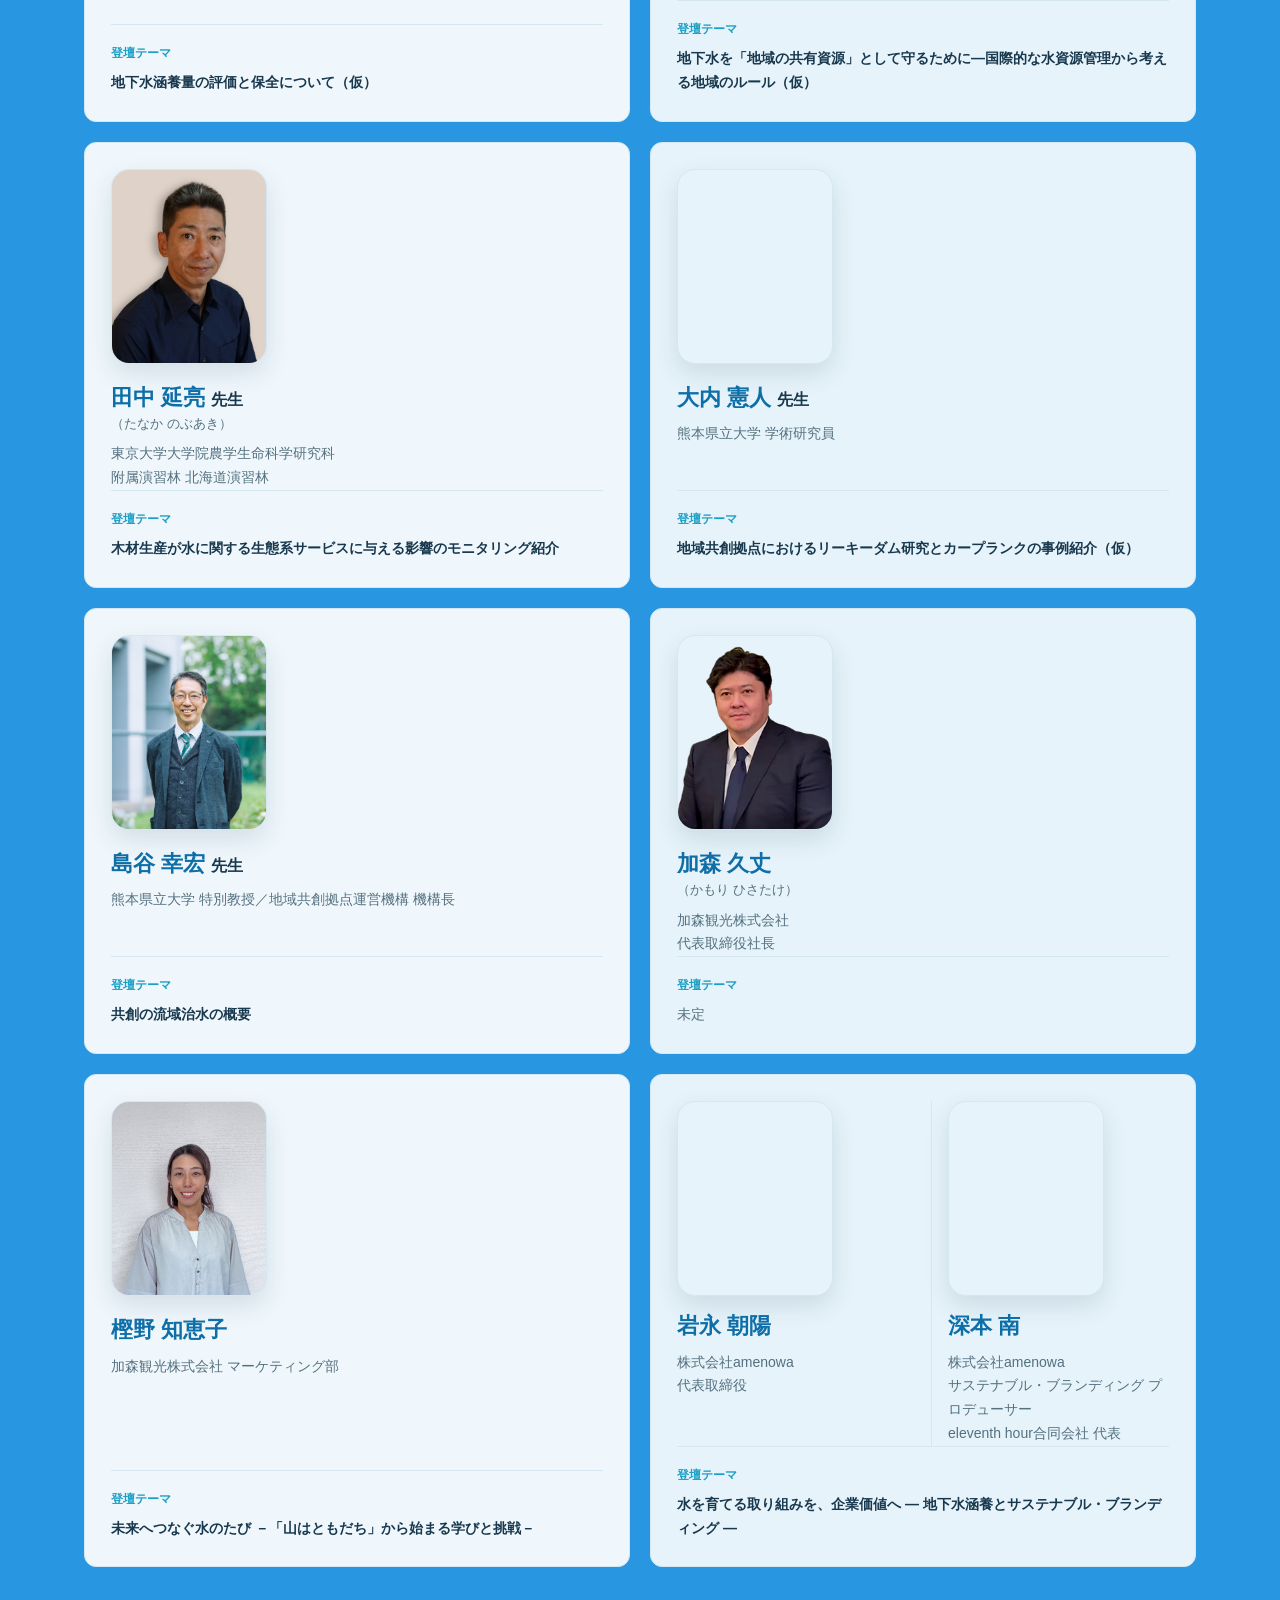
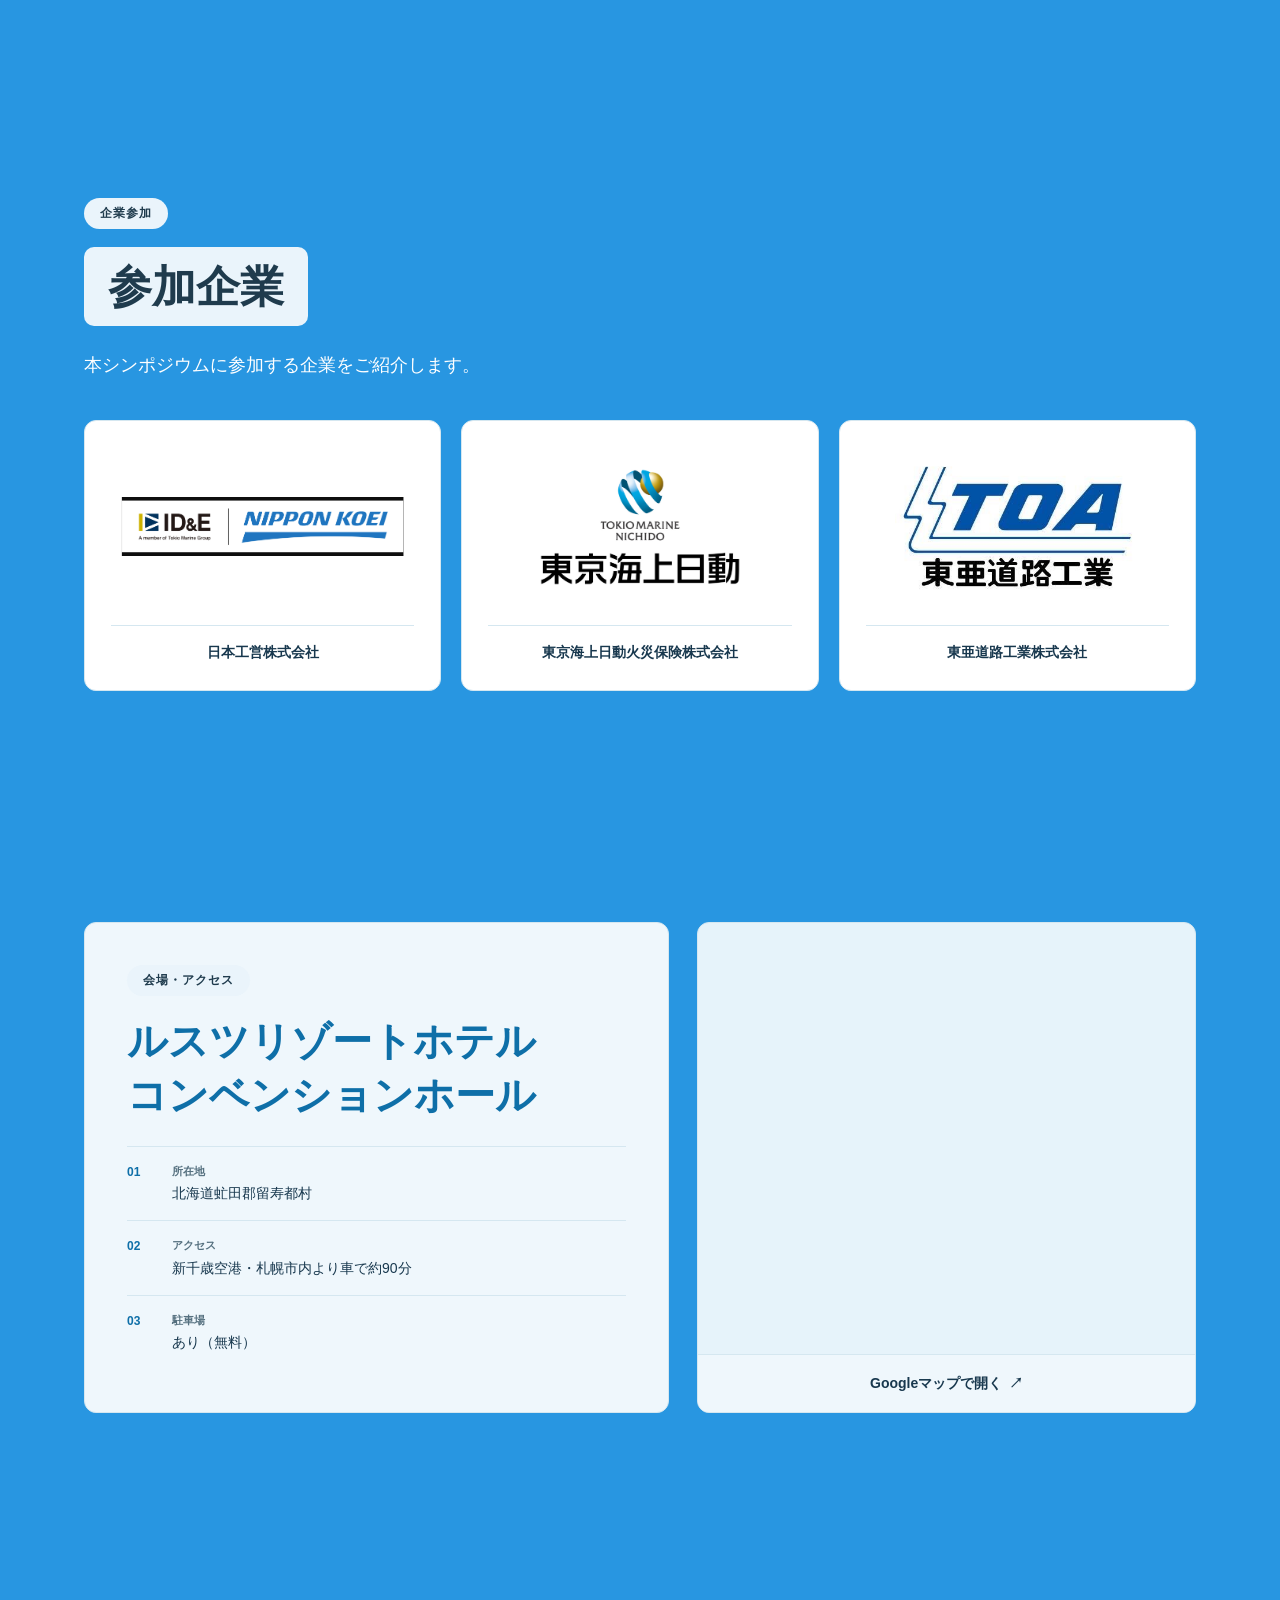
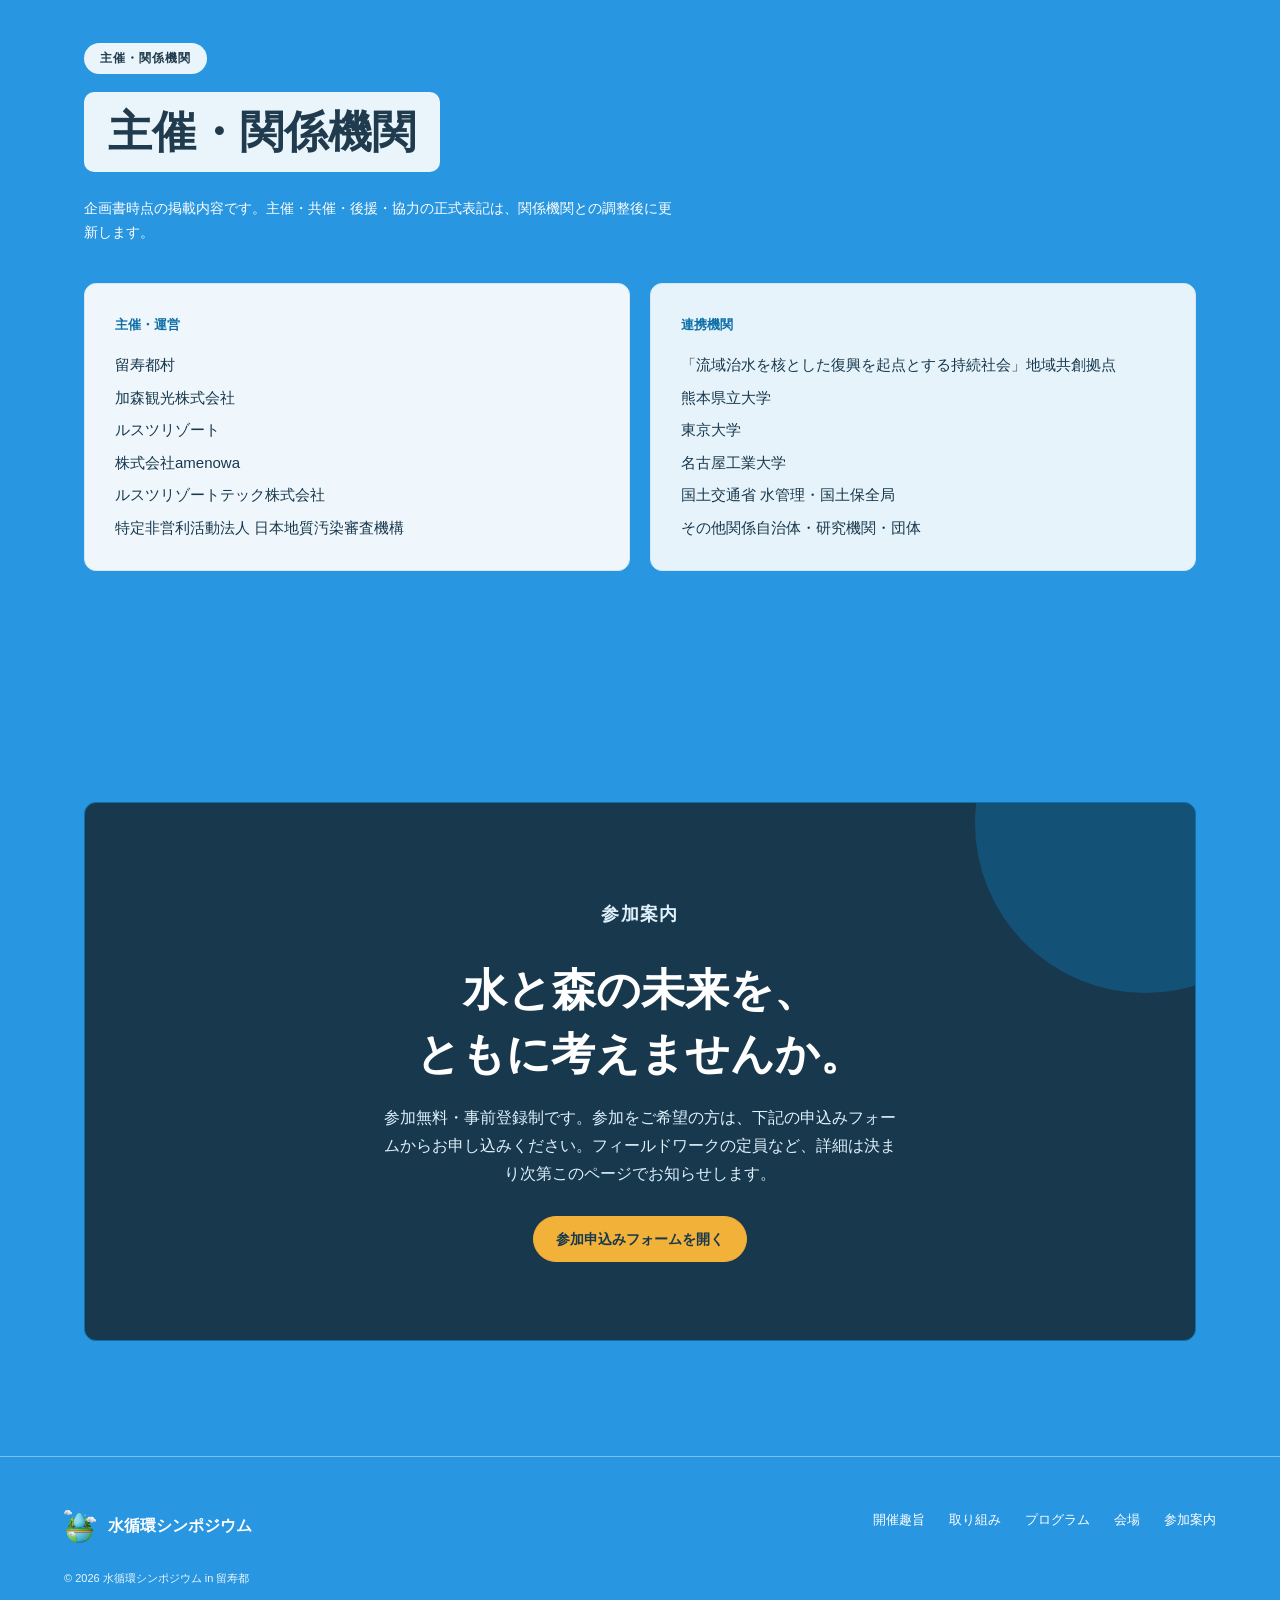
==== commit 717c5b91: "Standardize amenowa company name" ====
--- a/index.html
+++ b/index.html
@@ -375,7 +375,7 @@
                 <div>
                   <h3>岩永 朝陽</h3>
                   <div class="org">
-                    <span>amenowa株式会社</span>
+                    <span>株式会社amenowa</span>
                     <span>代表取締役</span>
                   </div>
                 </div>
@@ -386,7 +386,7 @@
                 <div>
                   <h3>深本 南</h3>
                   <div class="org">
-                    <span>amenowa</span>
+                    <span>株式会社amenowa</span>
                     <span>サステナブル・ブランディング プロデューサー</span>
                     <span>eleventh hour合同会社 代表</span>
                   </div>
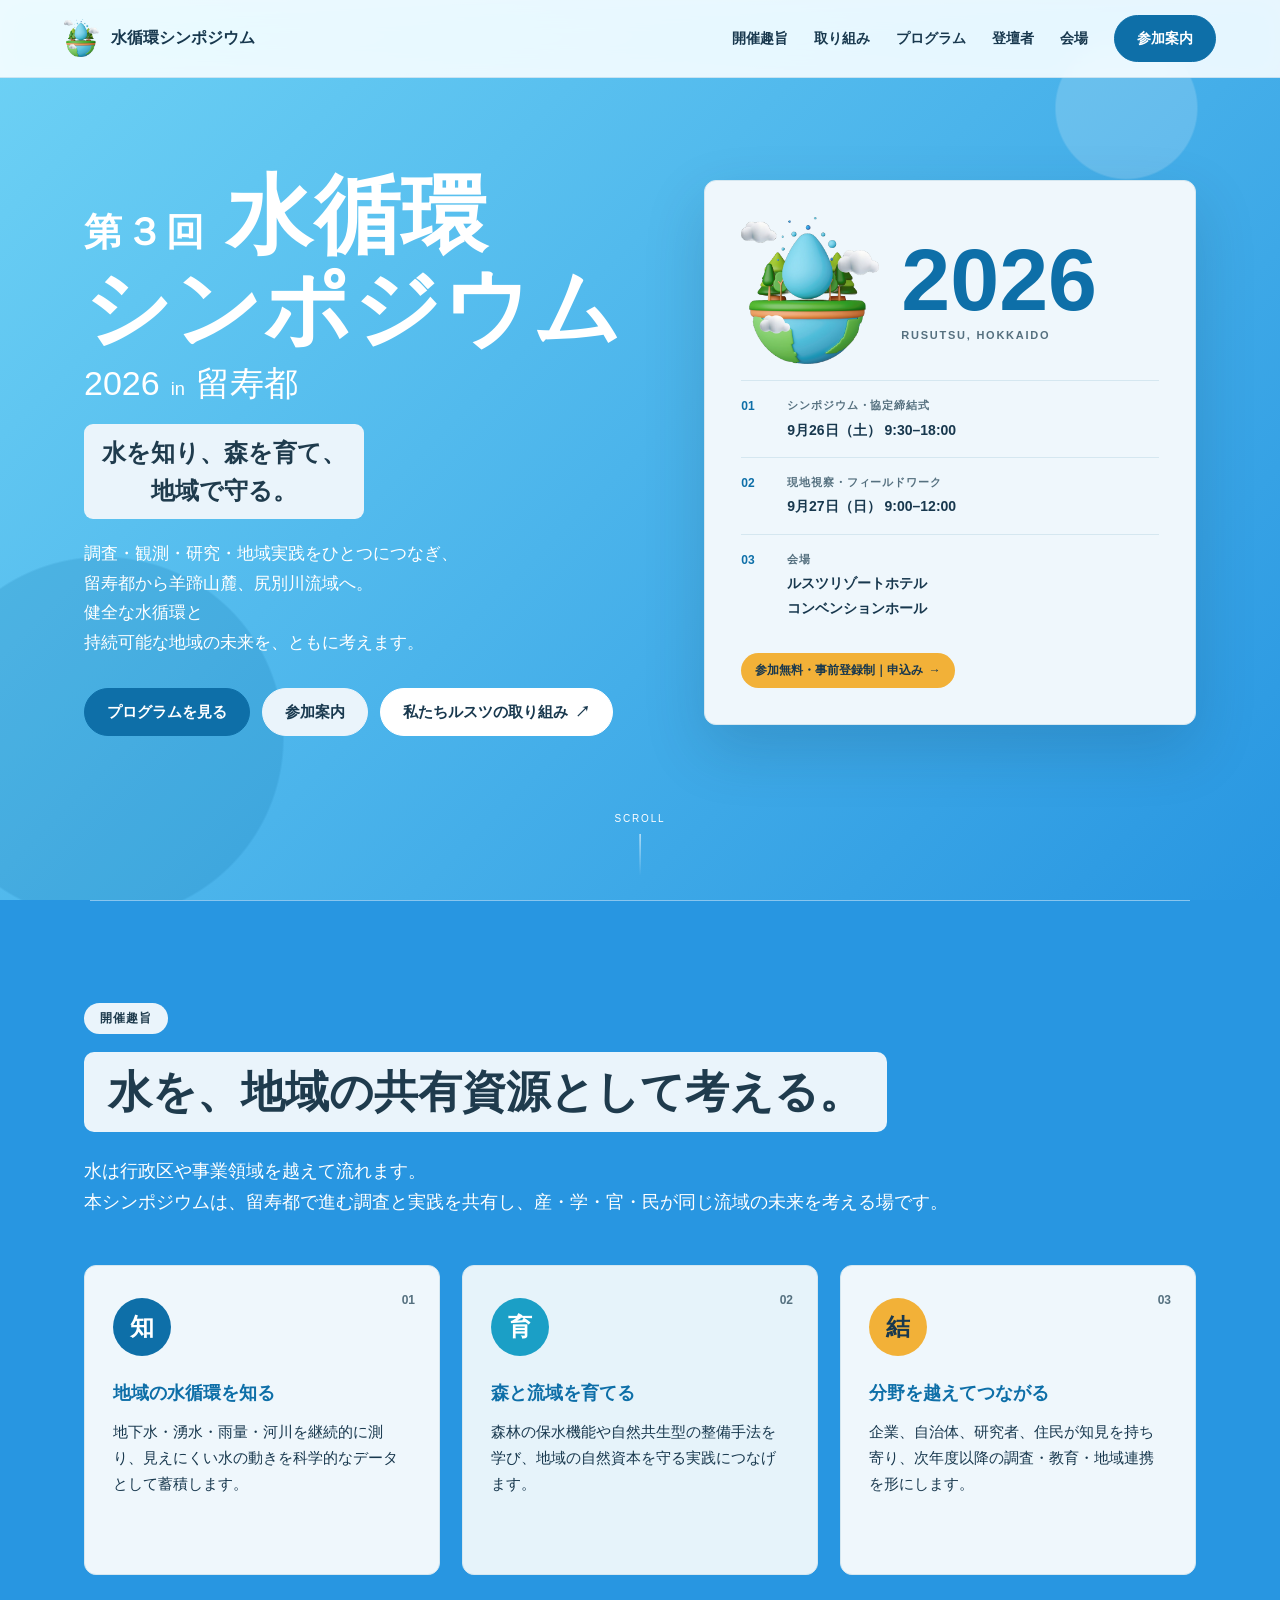
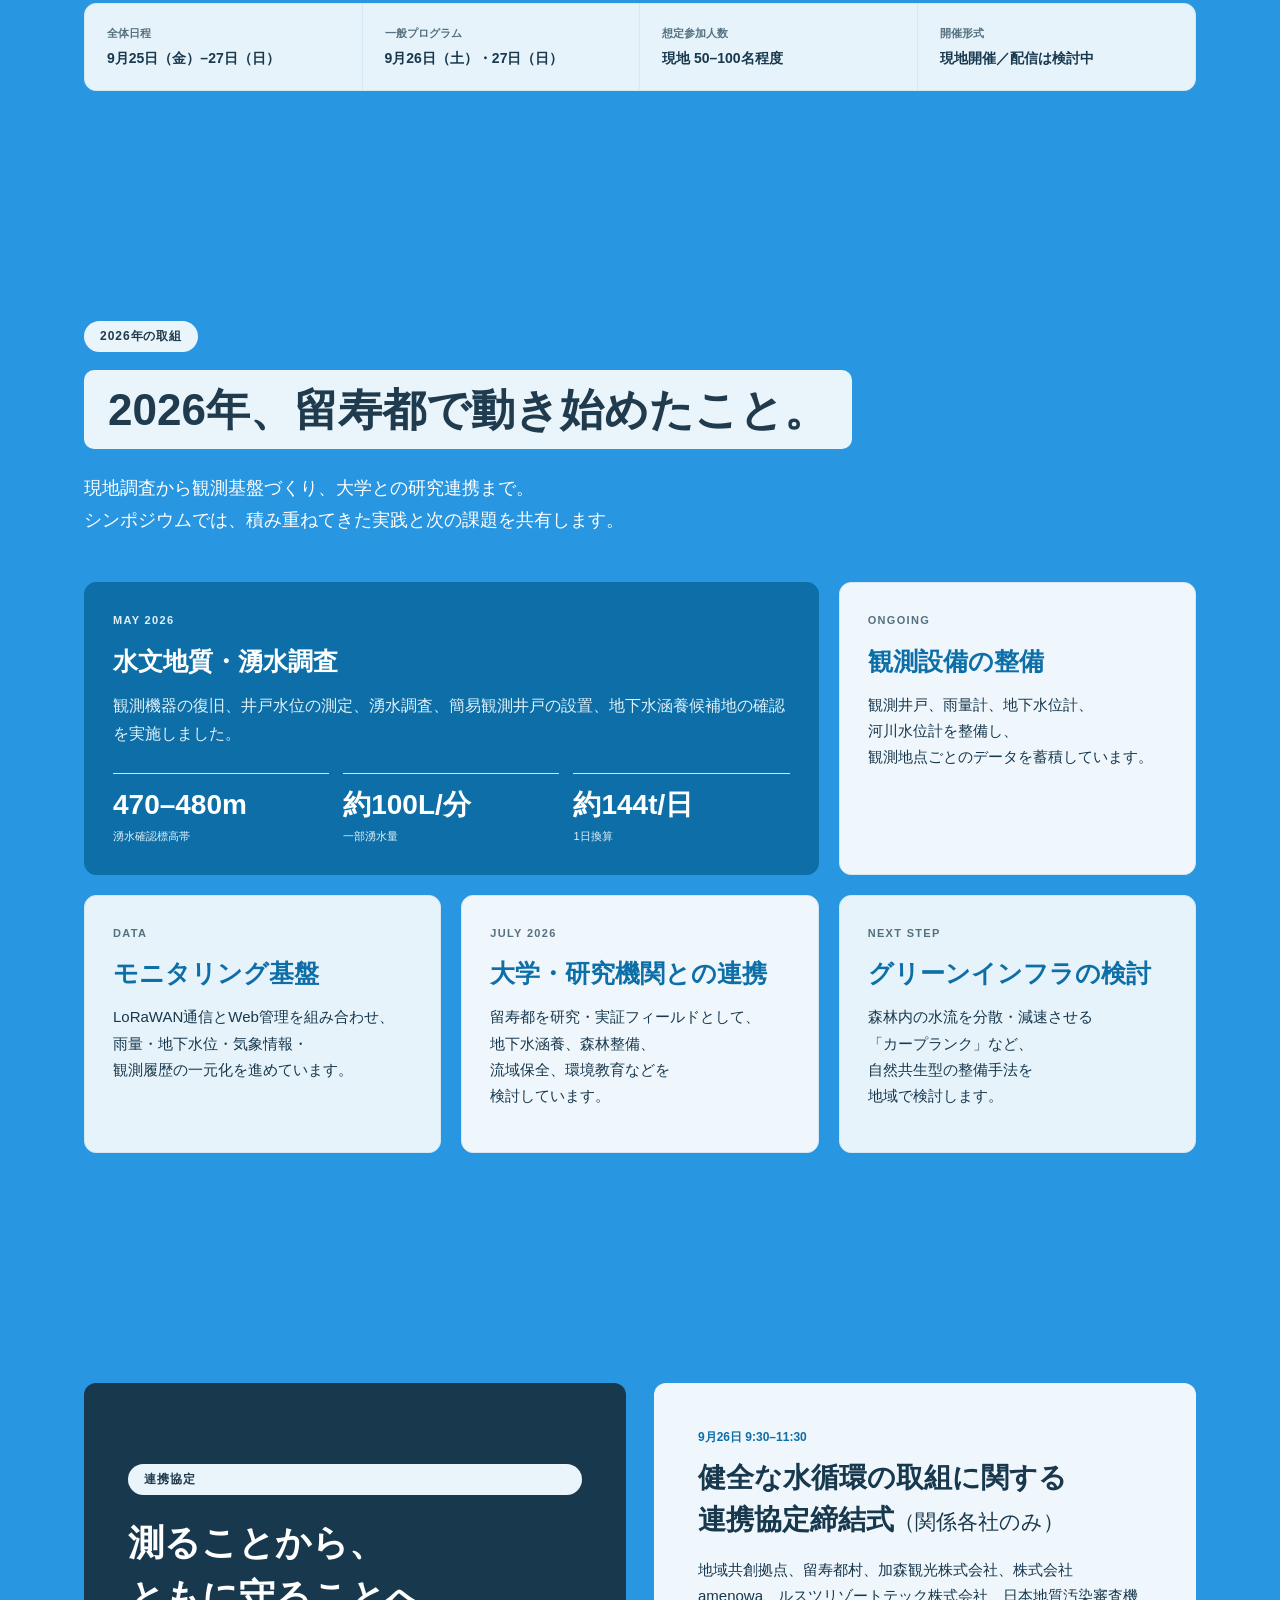
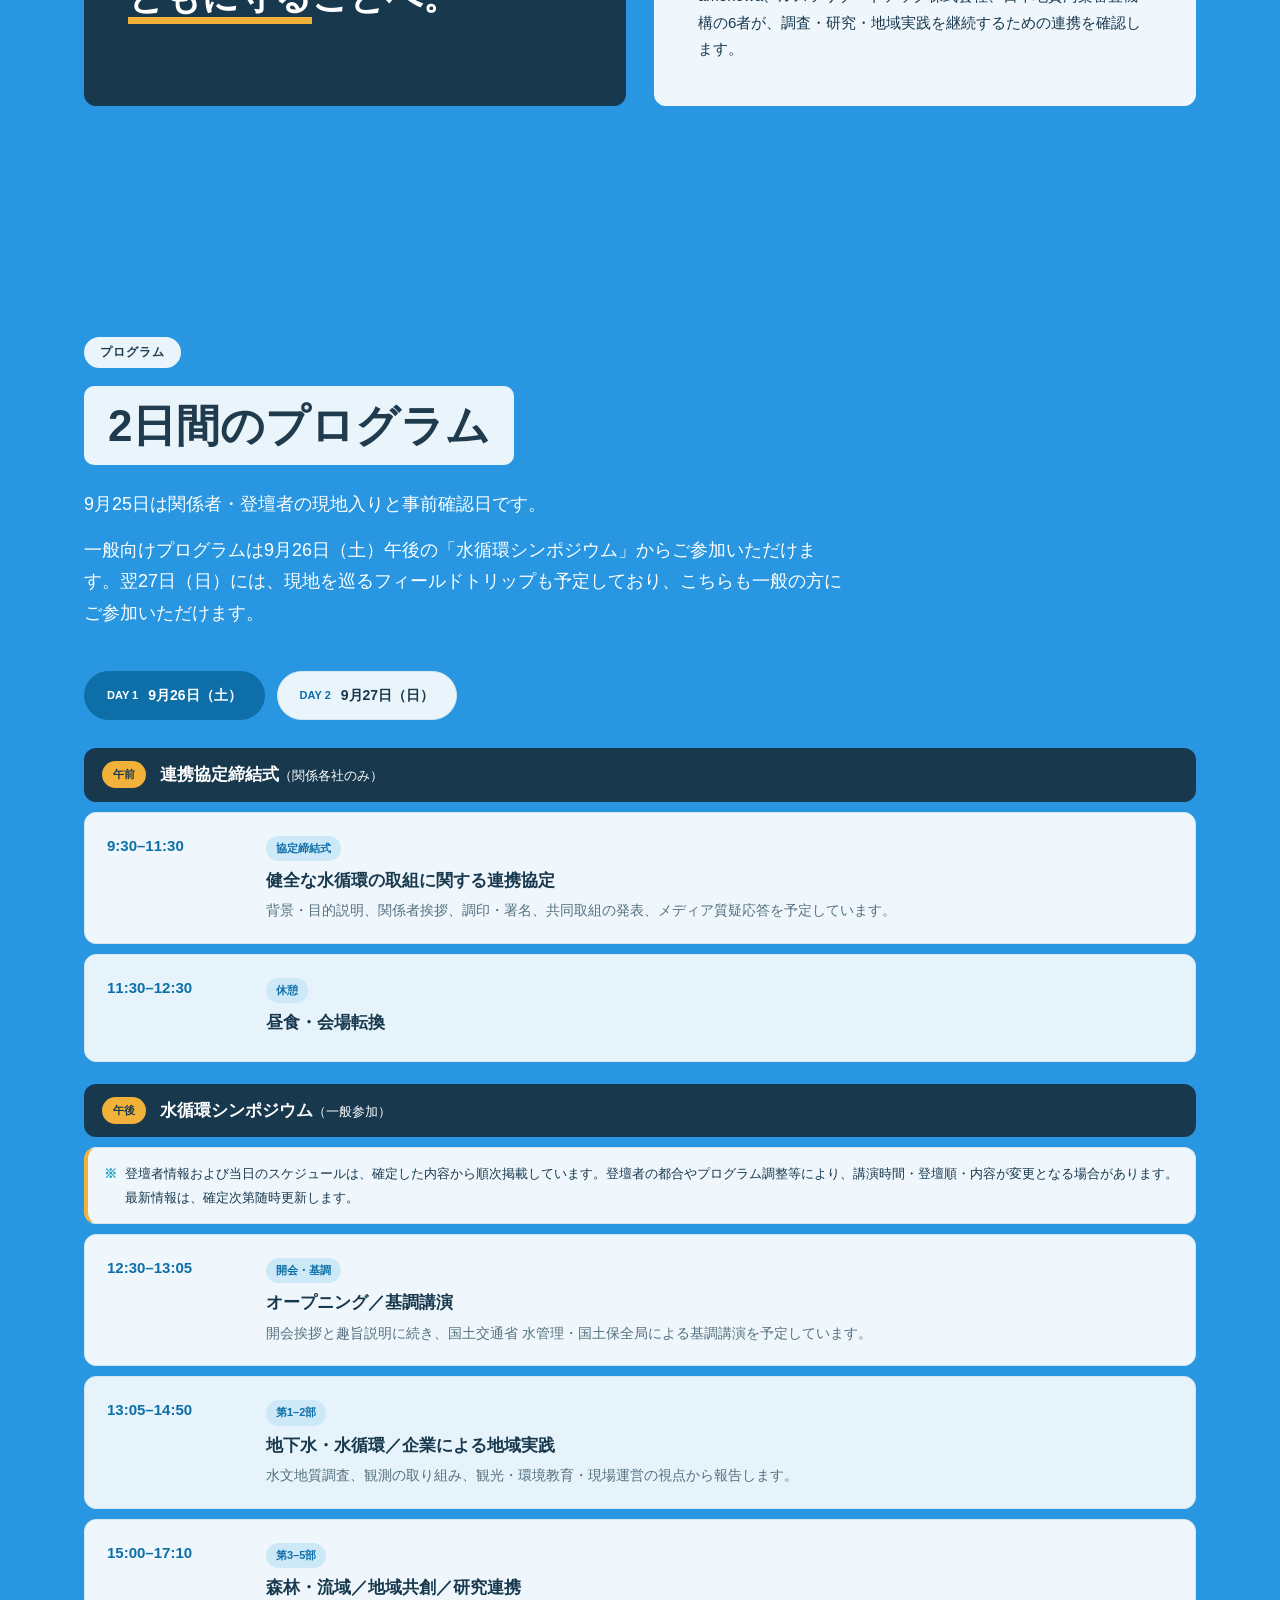
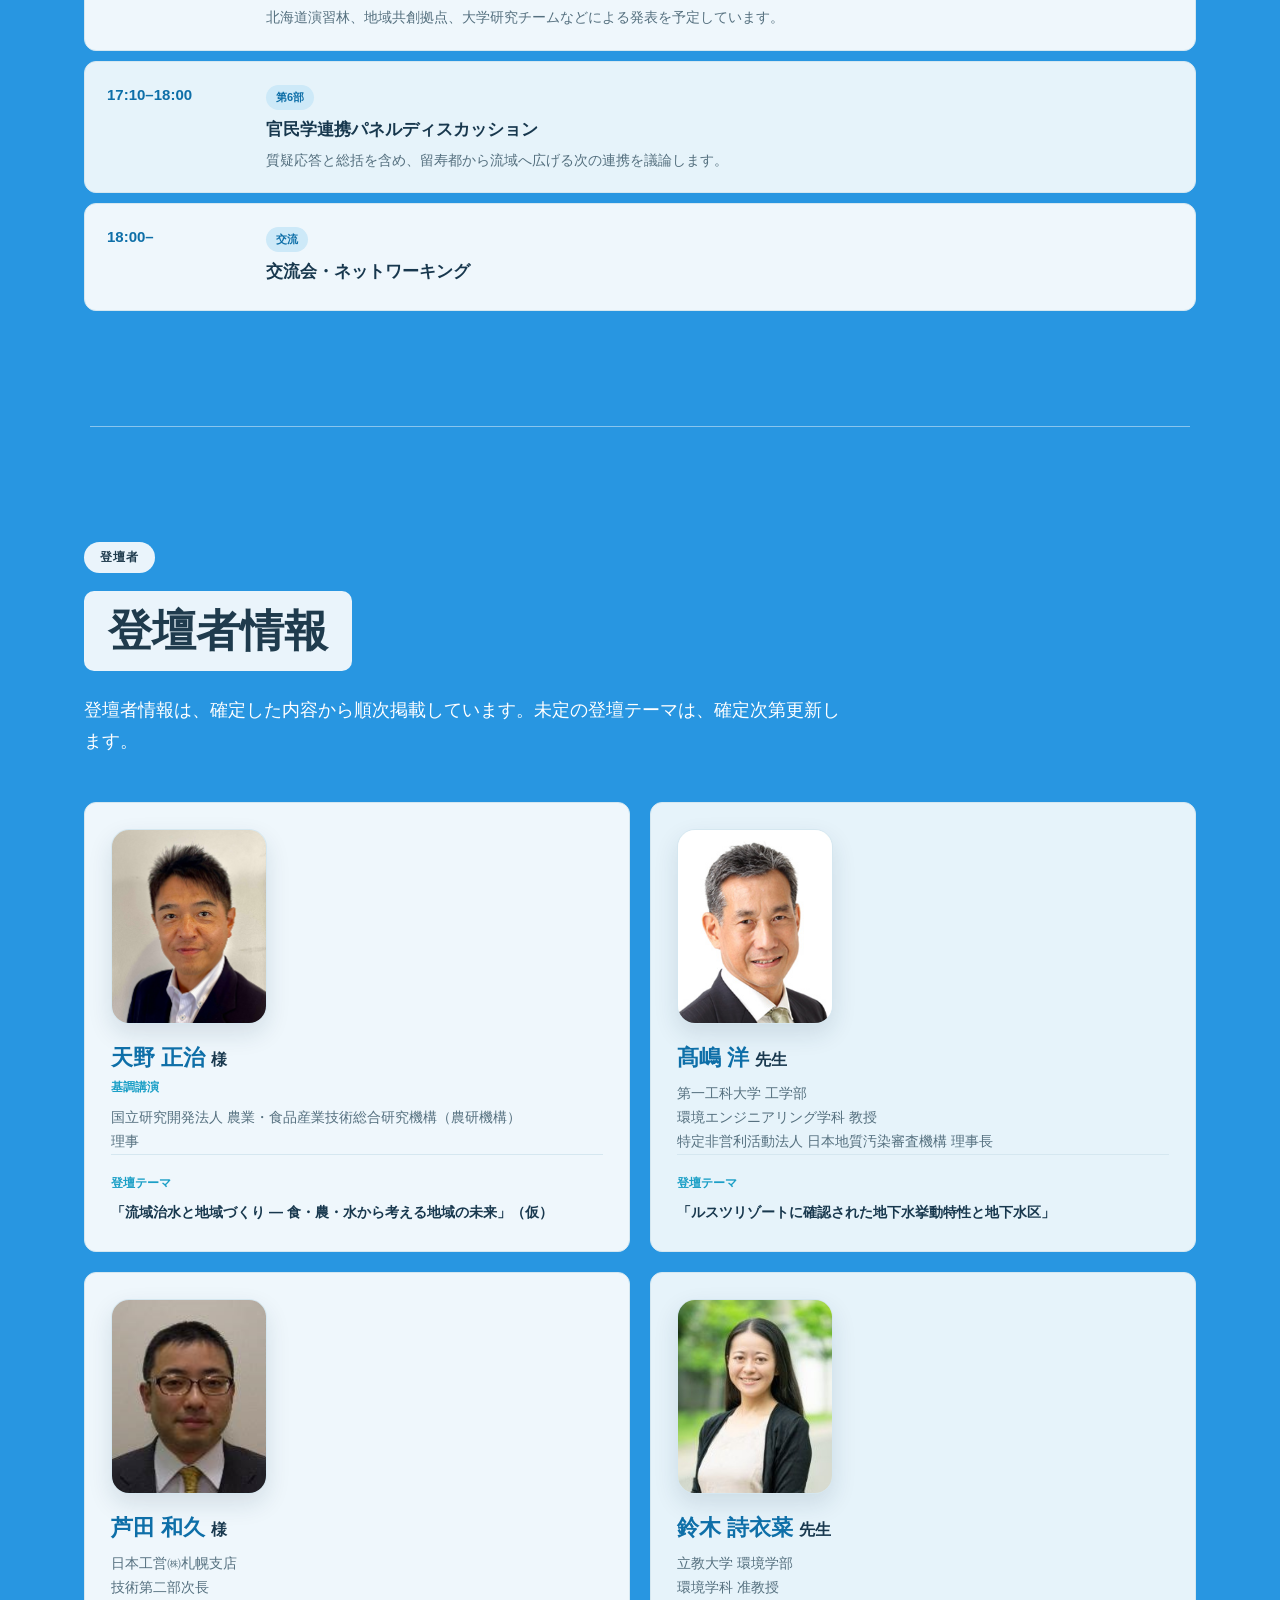
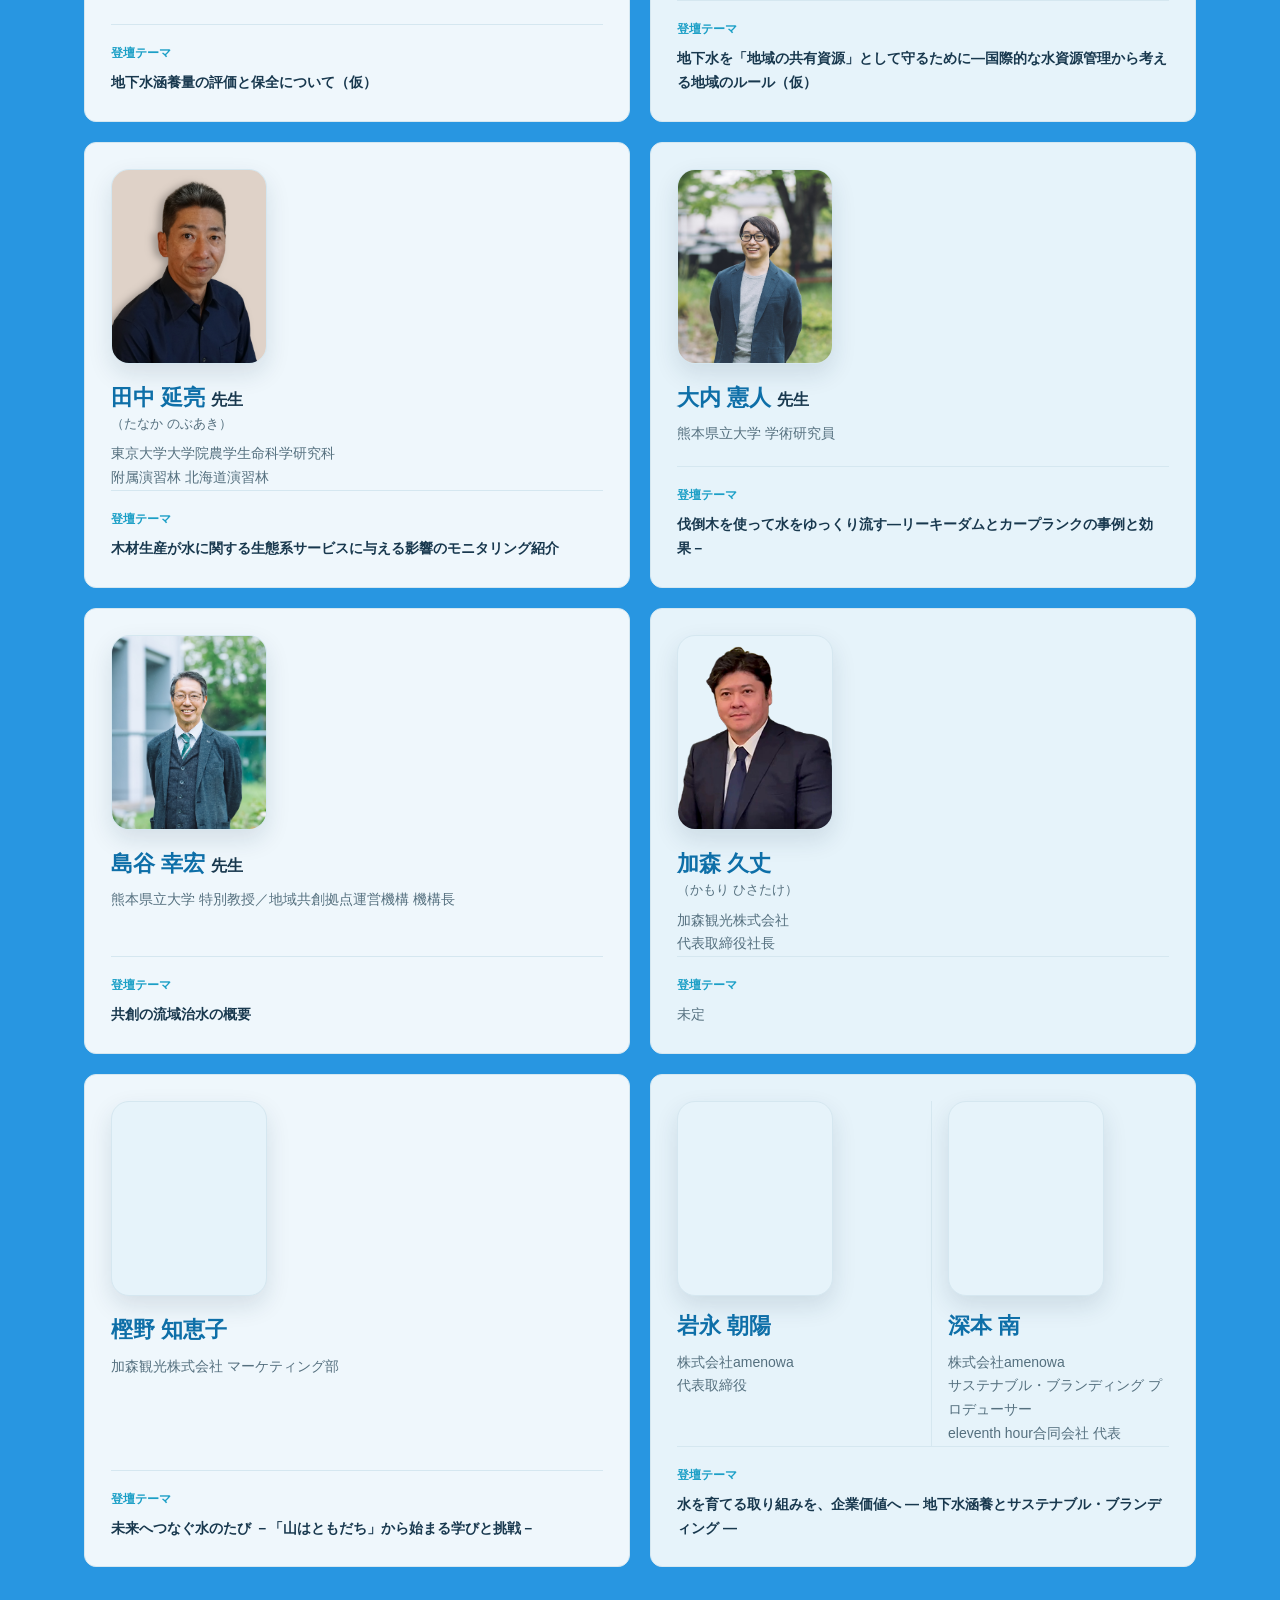
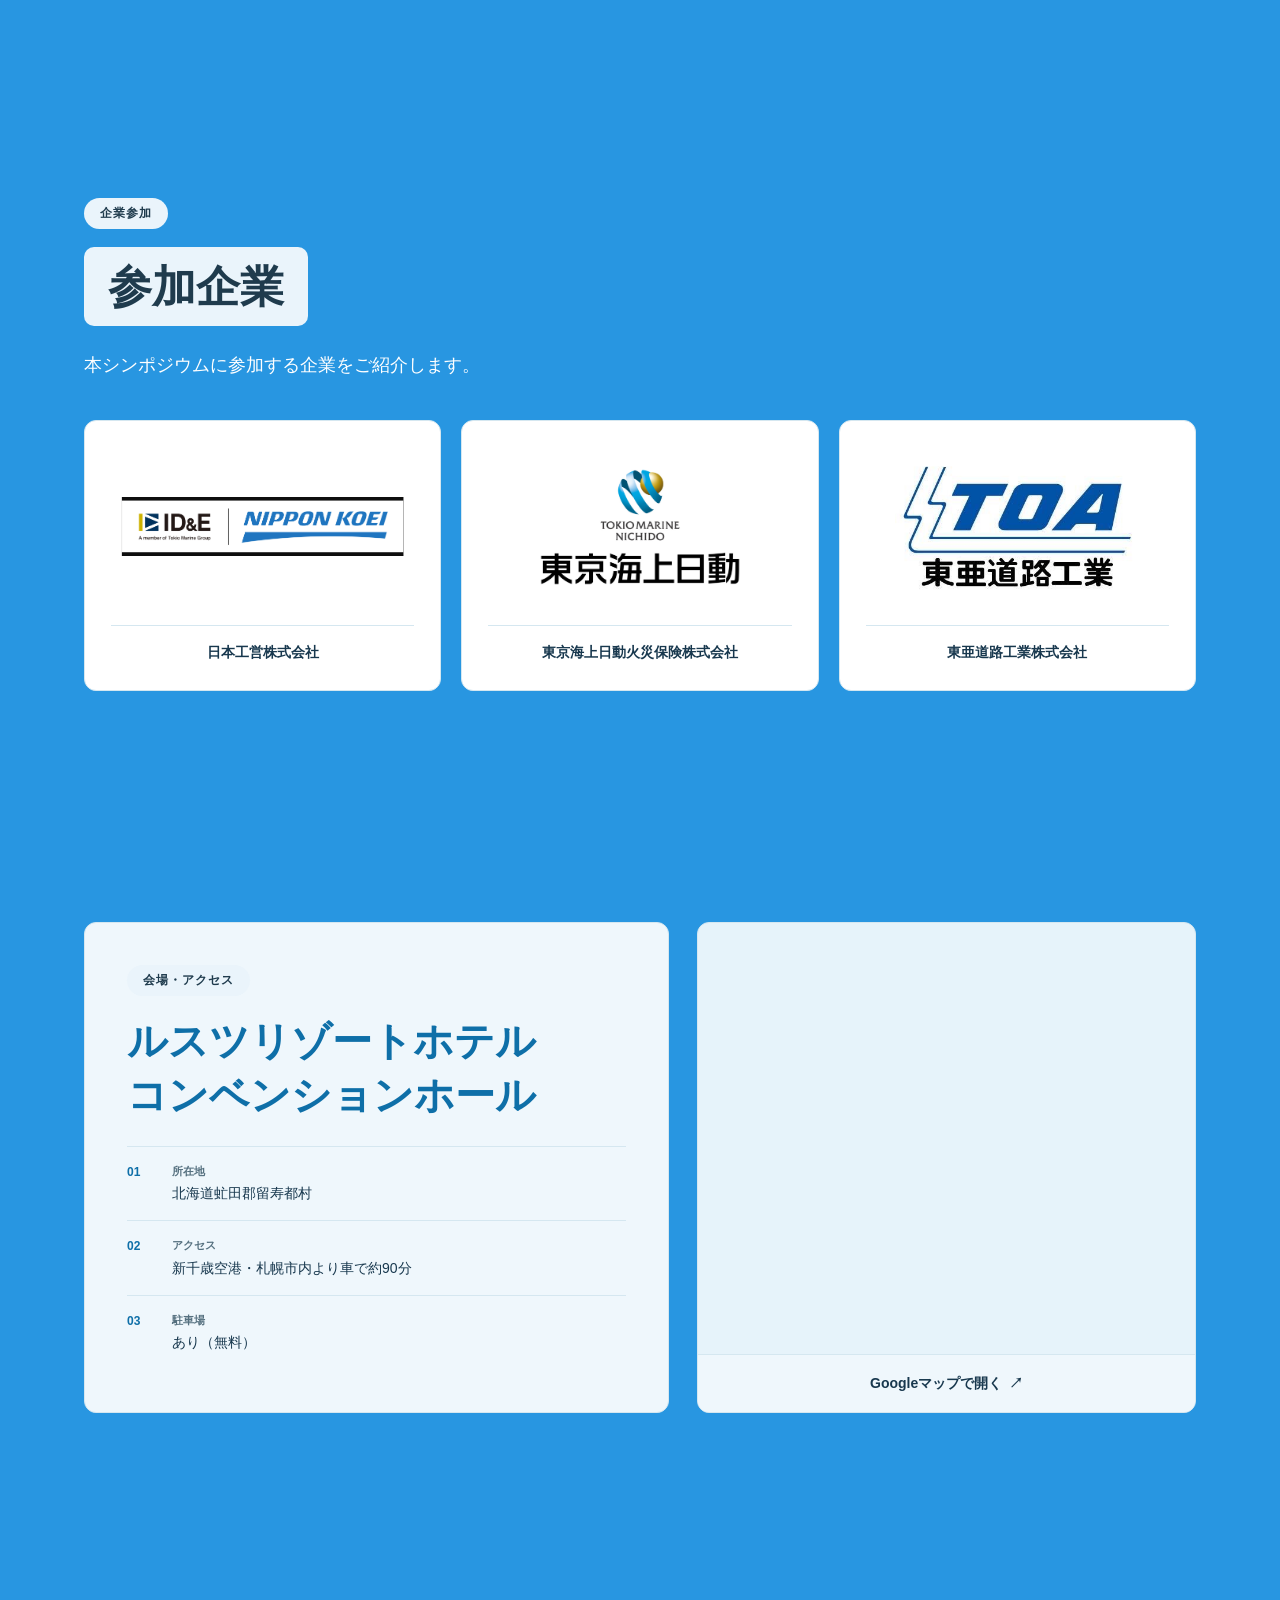
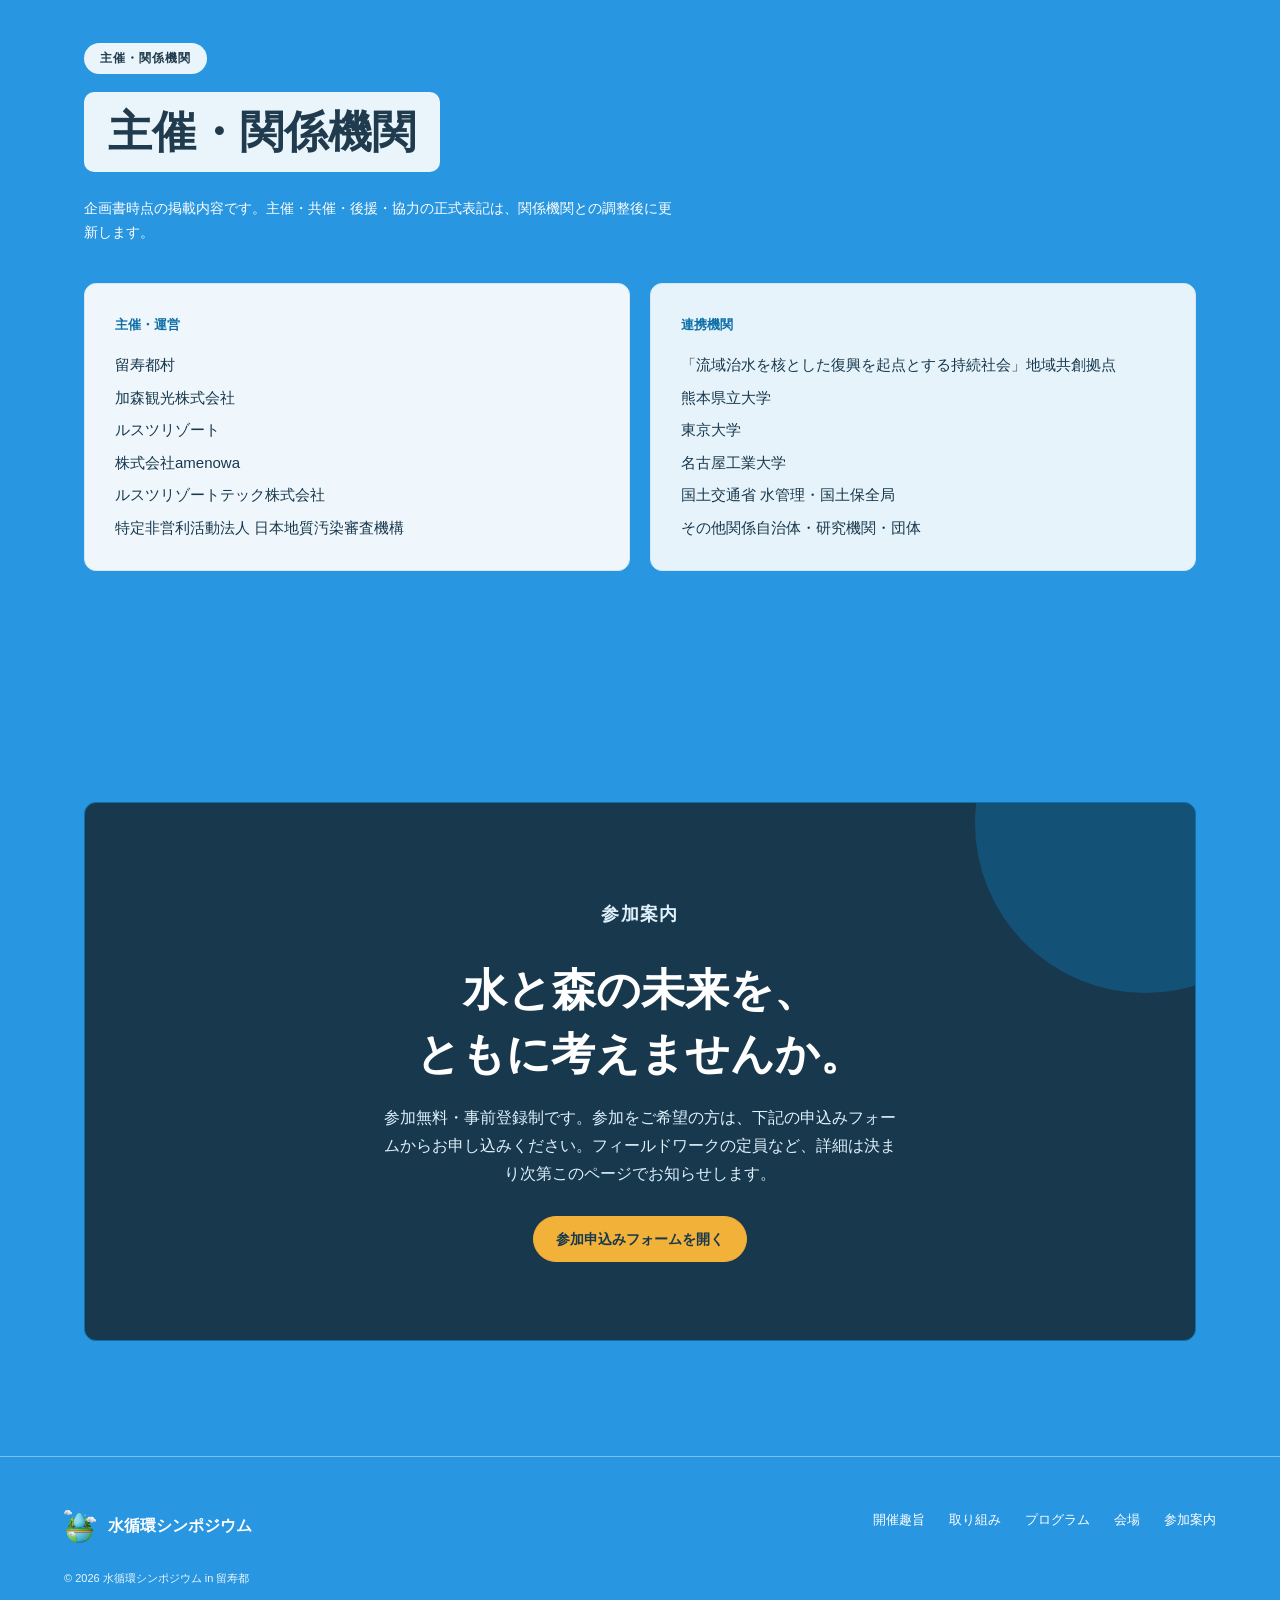
==== commit 488cc5cb: "Update Ouchi presentation title" ====
--- a/index.html
+++ b/index.html
@@ -327,7 +327,7 @@
             </div>
             <div class="speaker-topic">
               <p class="speaker-topic-label">登壇テーマ</p>
-              <p>地域共創拠点におけるリーキーダム研究とカープランクの事例紹介（仮）</p>
+              <p>伐倒木を使って水をゆっくり流す―リーキーダムとカープランクの事例と効果－</p>
             </div>
           </article>
 
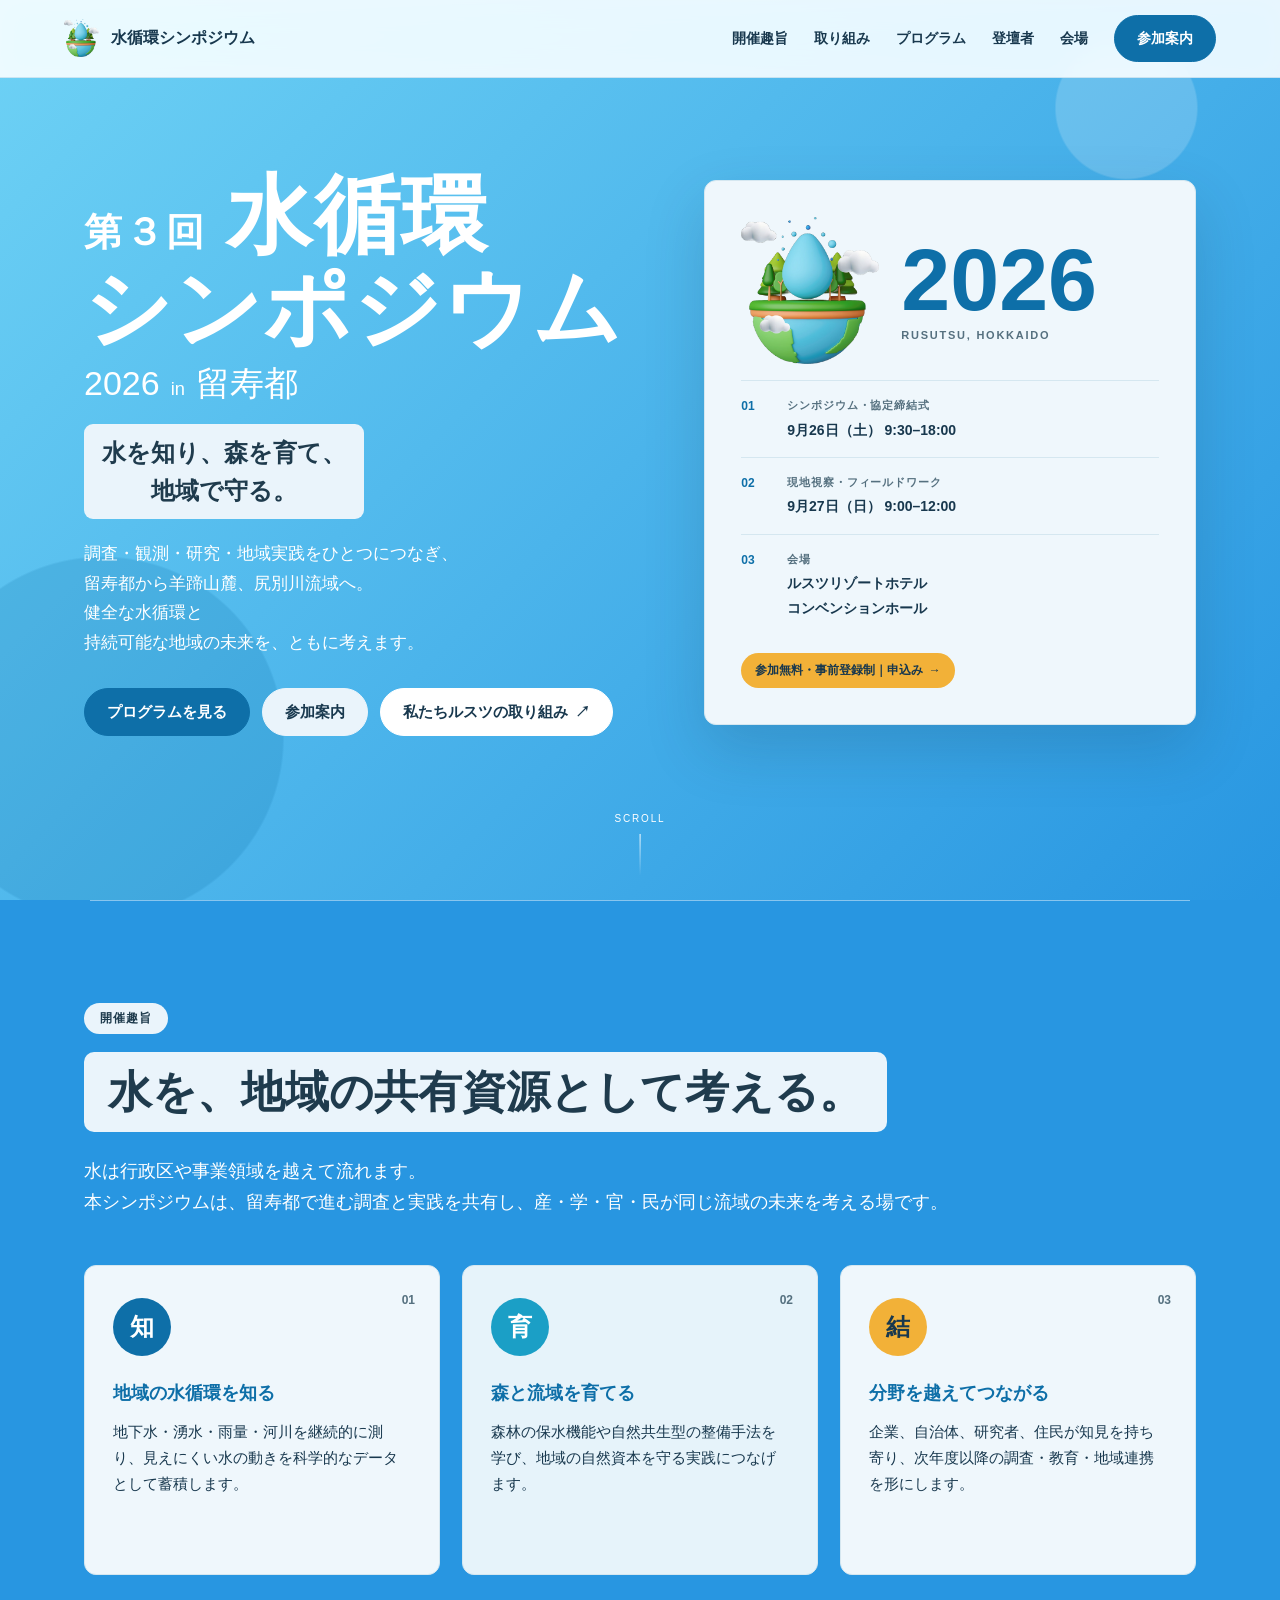
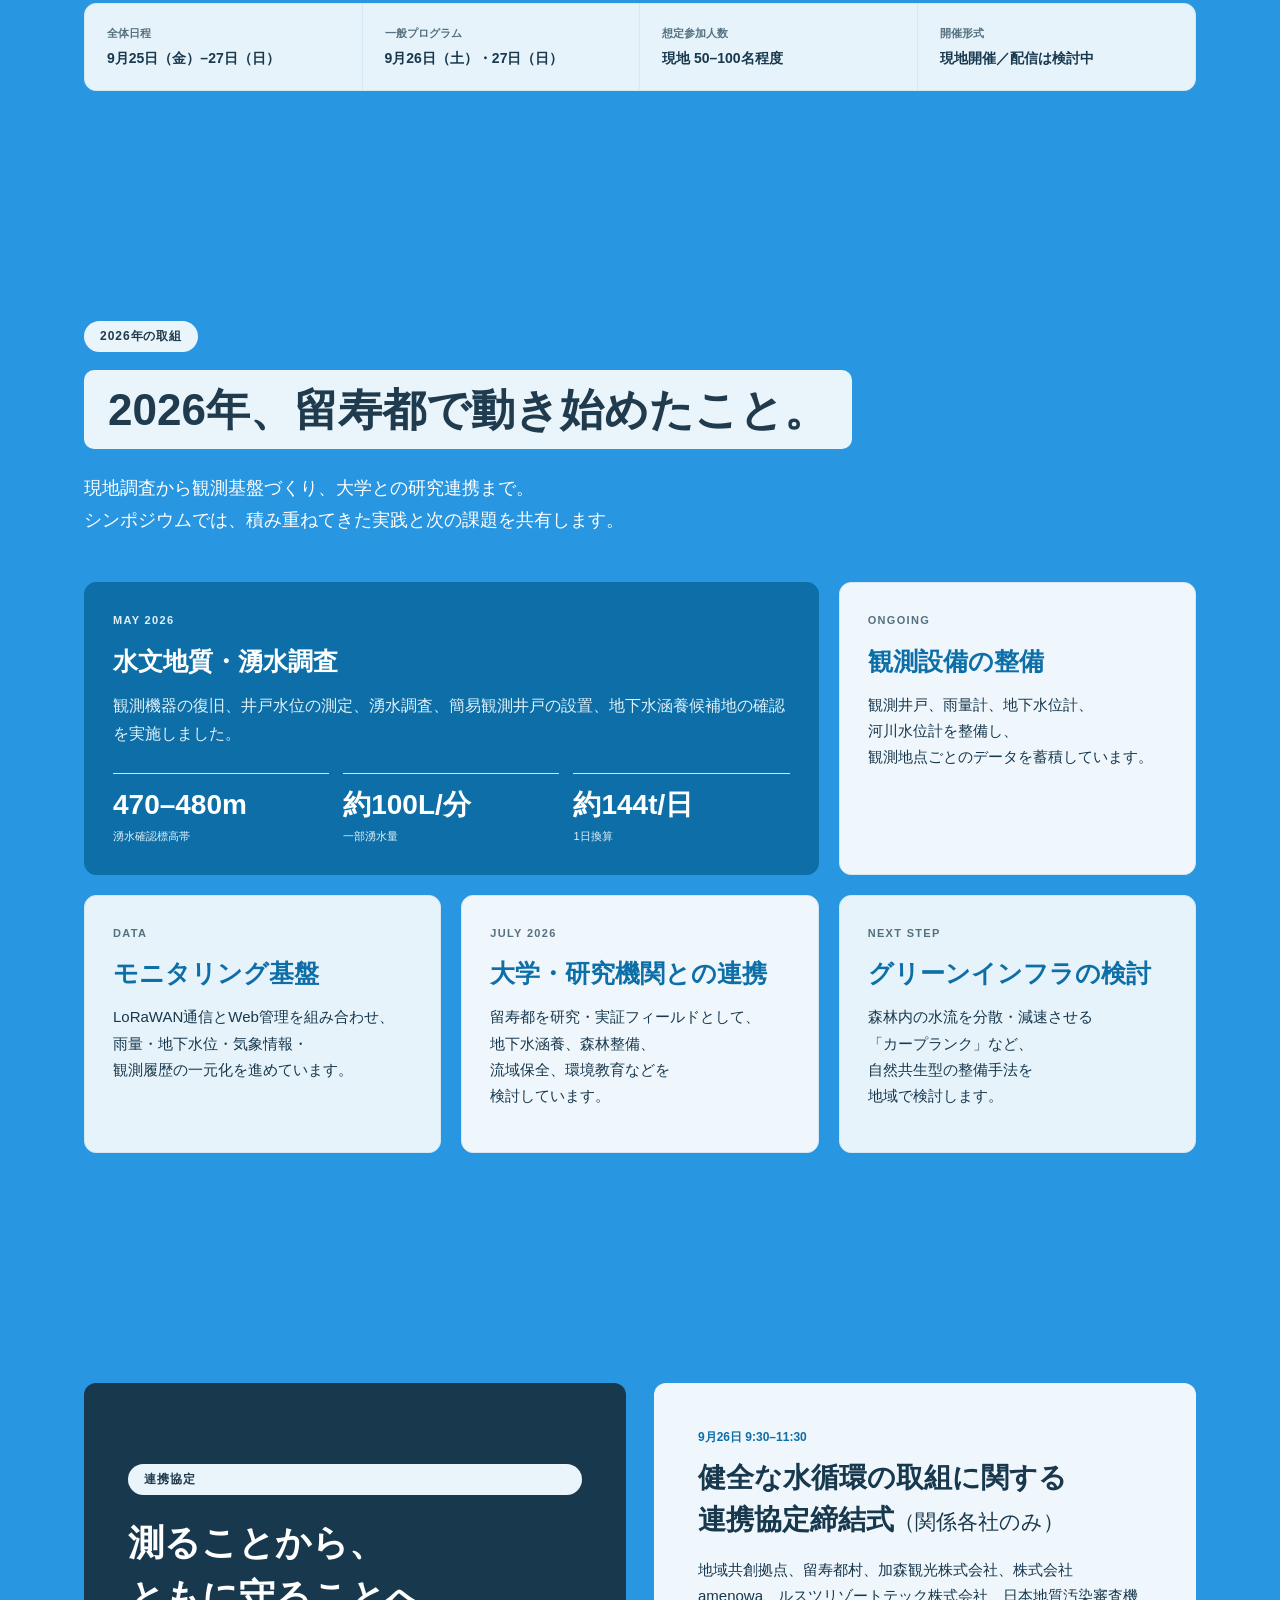
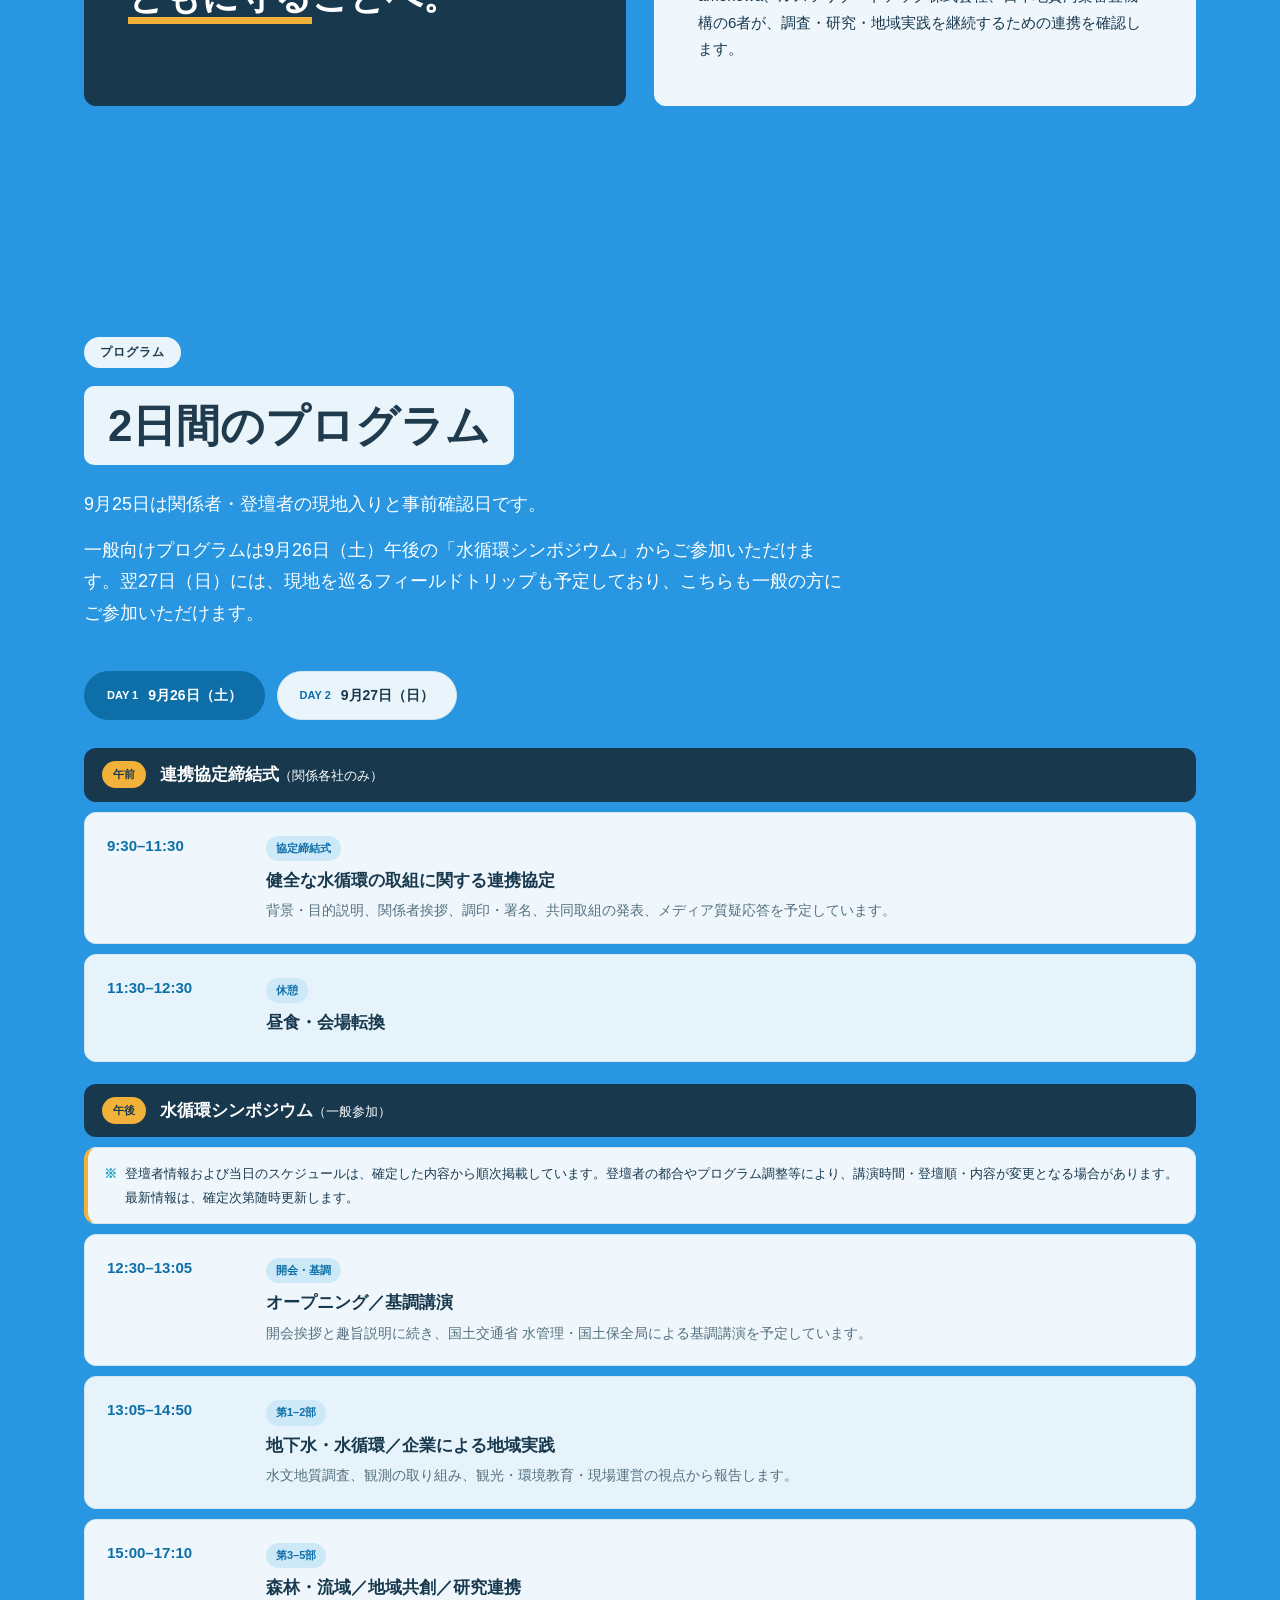
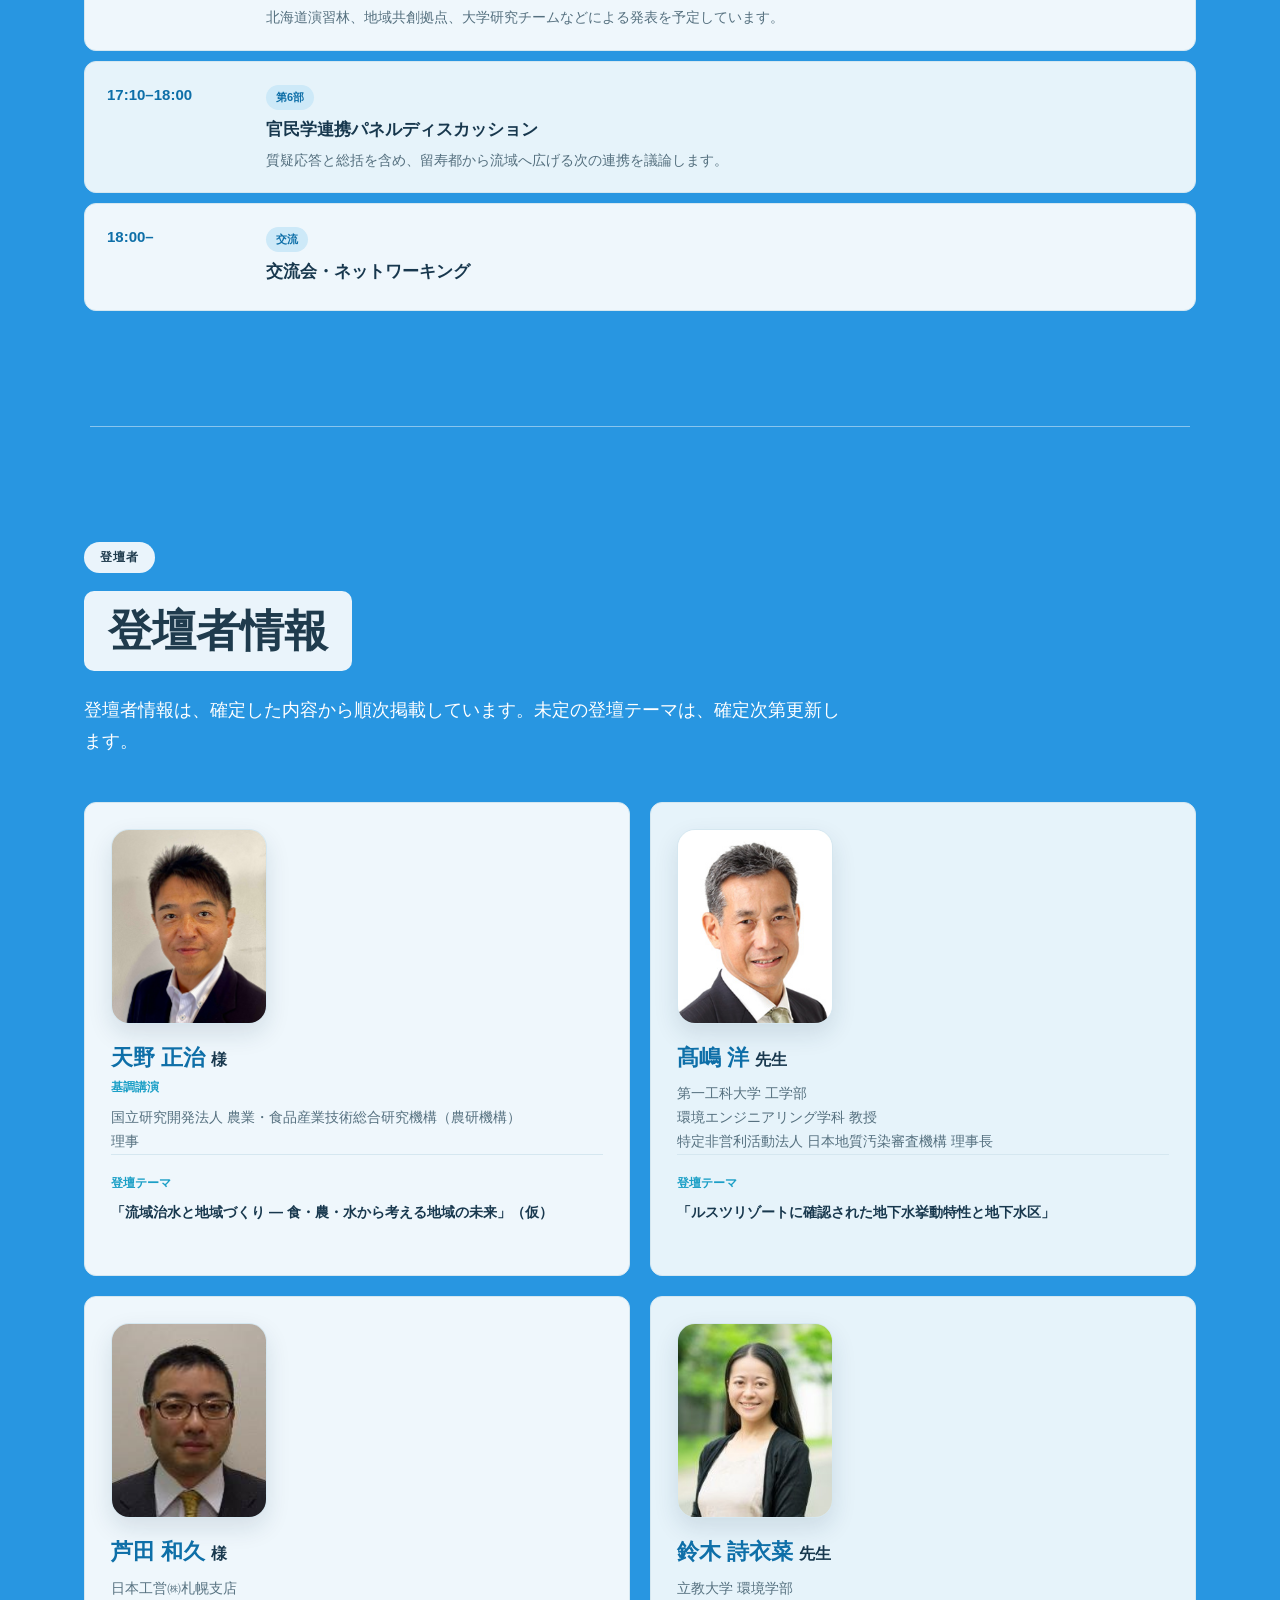
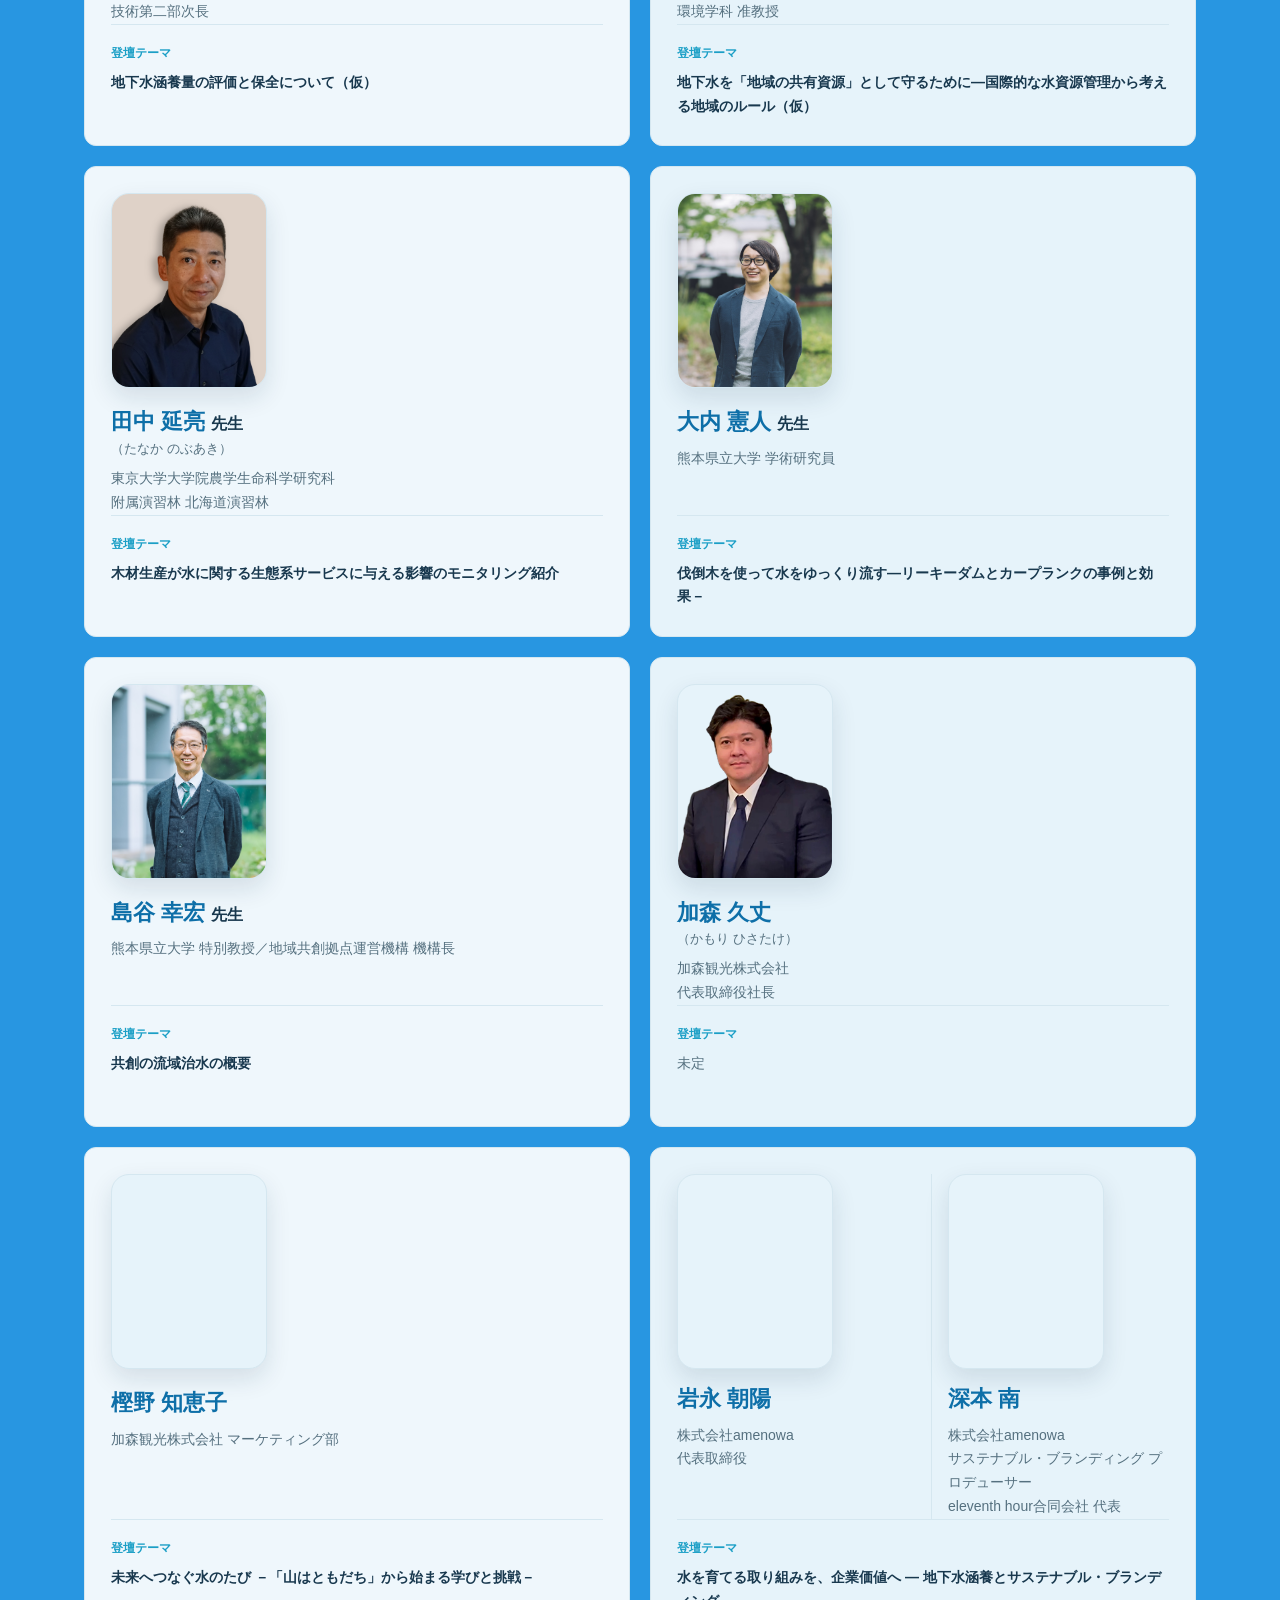
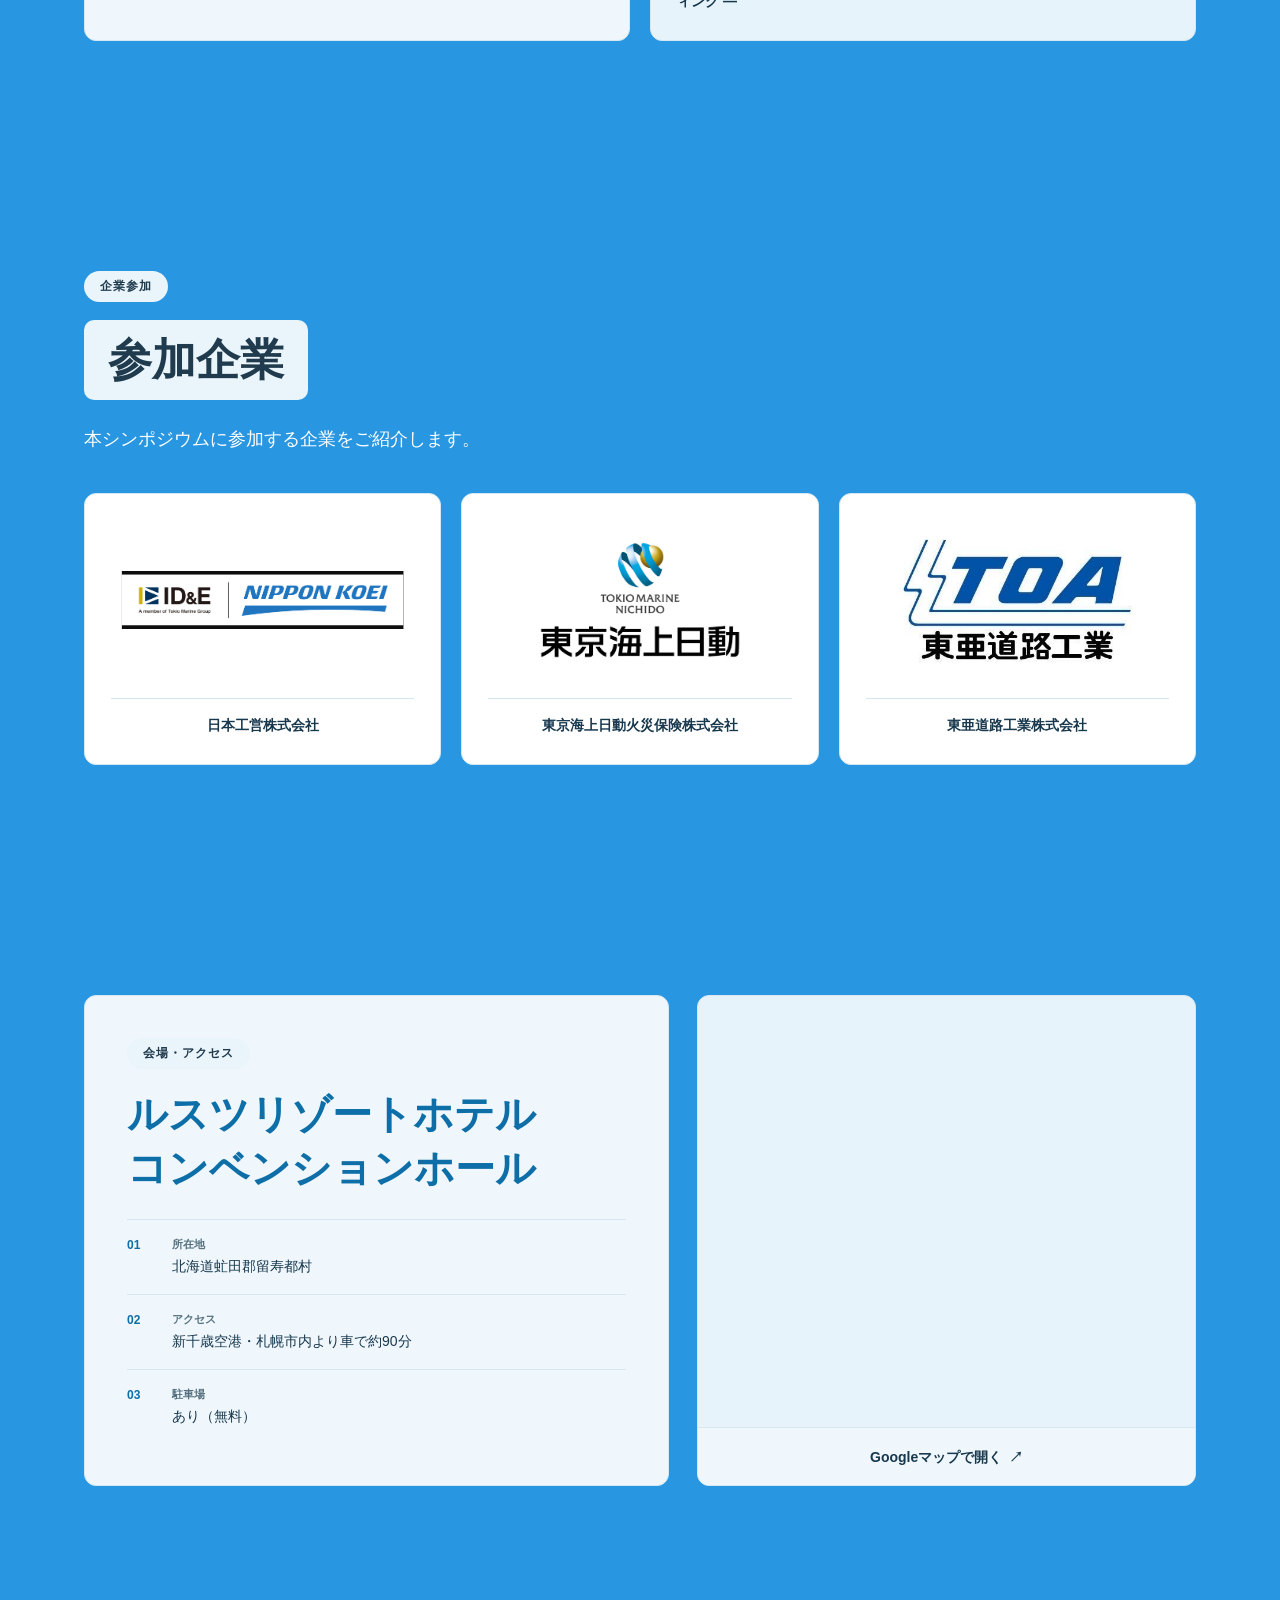
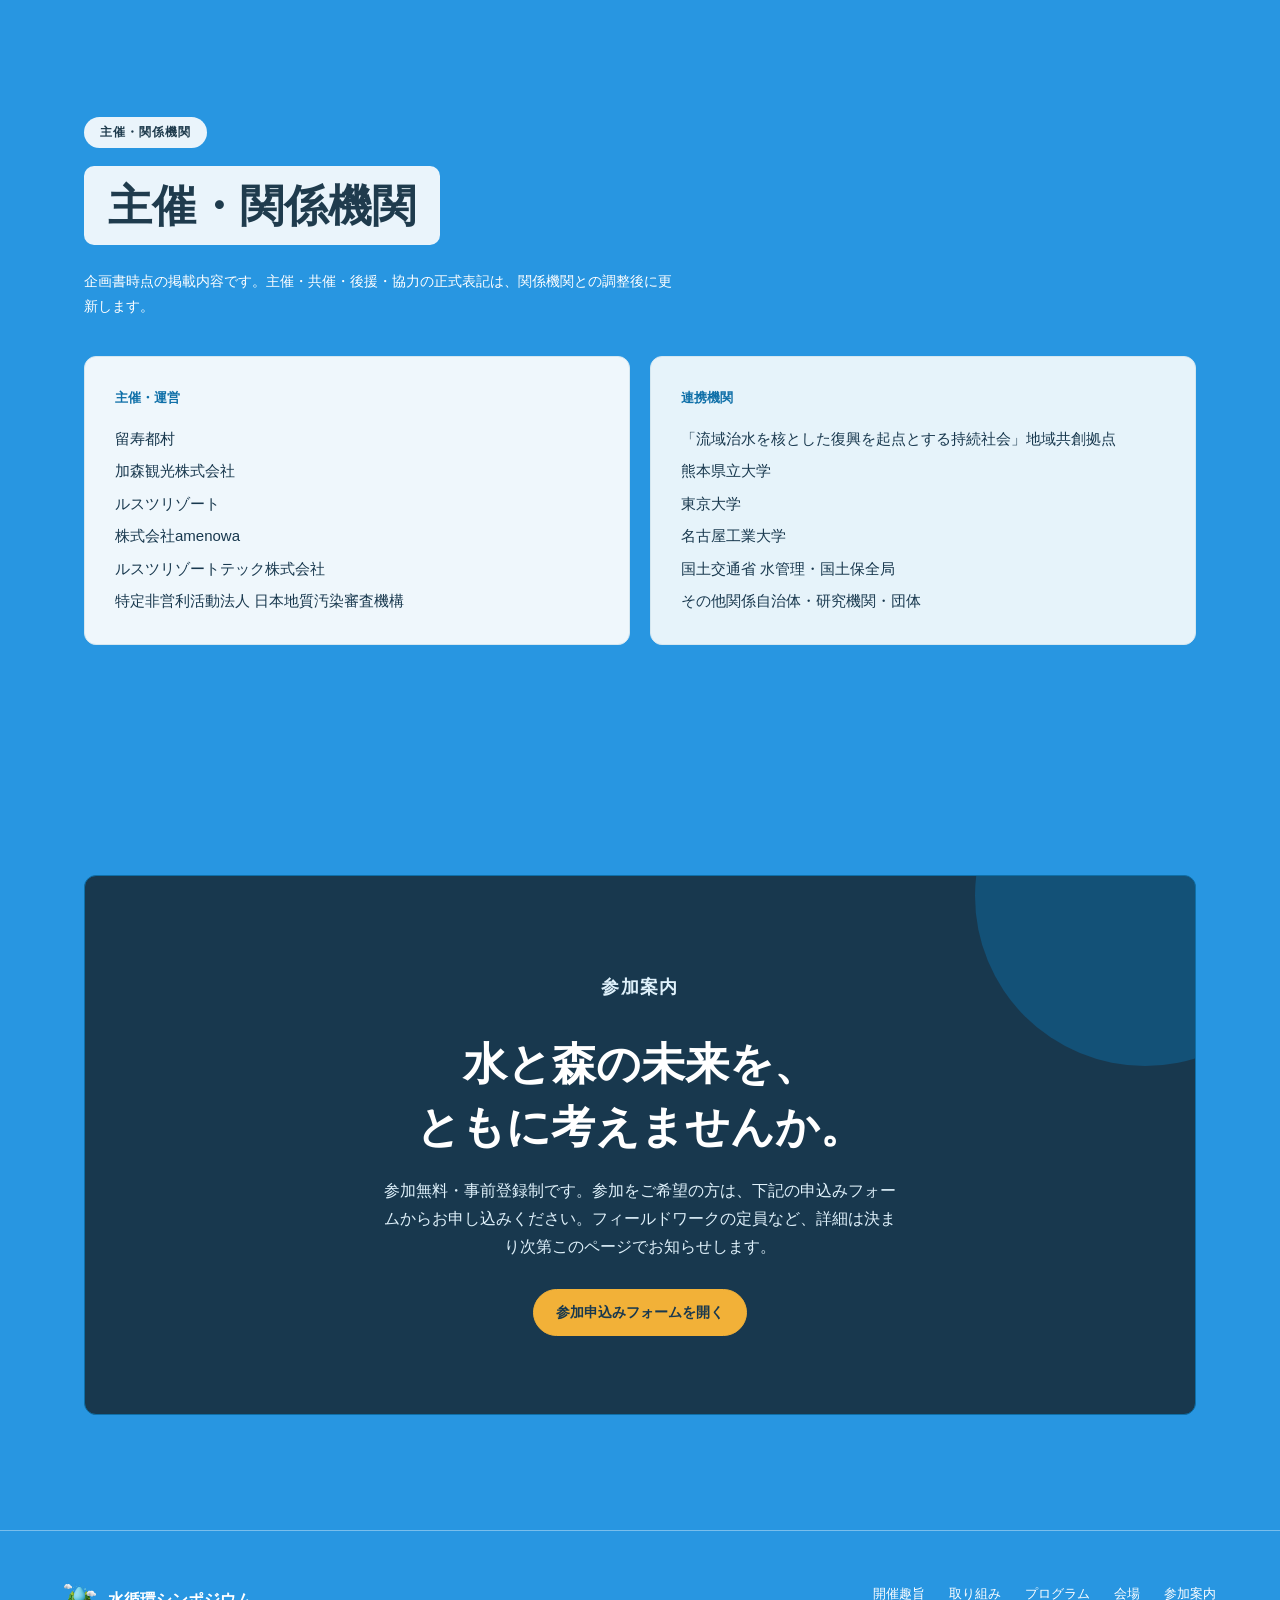
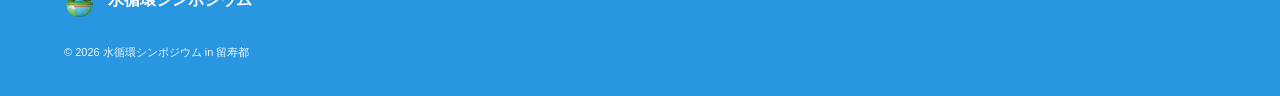
==== commit 93dd46f8: "Align speaker topic sections" ====
--- a/index.html
+++ b/index.html
@@ -44,7 +44,7 @@
   }
   </script>
 
-  <link rel="stylesheet" href="css/style.css?v=20260907-jointspeaker3">
+  <link rel="stylesheet" href="css/style.css?v=20260909-speaker-topic">
   <script src="js/main.js?v=20260812-type2" defer></script>
 </head>
 
--- a/css/style.css
+++ b/css/style.css
@@ -1066,6 +1066,7 @@
 
 .speaker-topic{
   margin-top:auto;
+  min-height:95px;
   padding-top:18px;
   border-top:1px solid var(--panel-line);
 }
